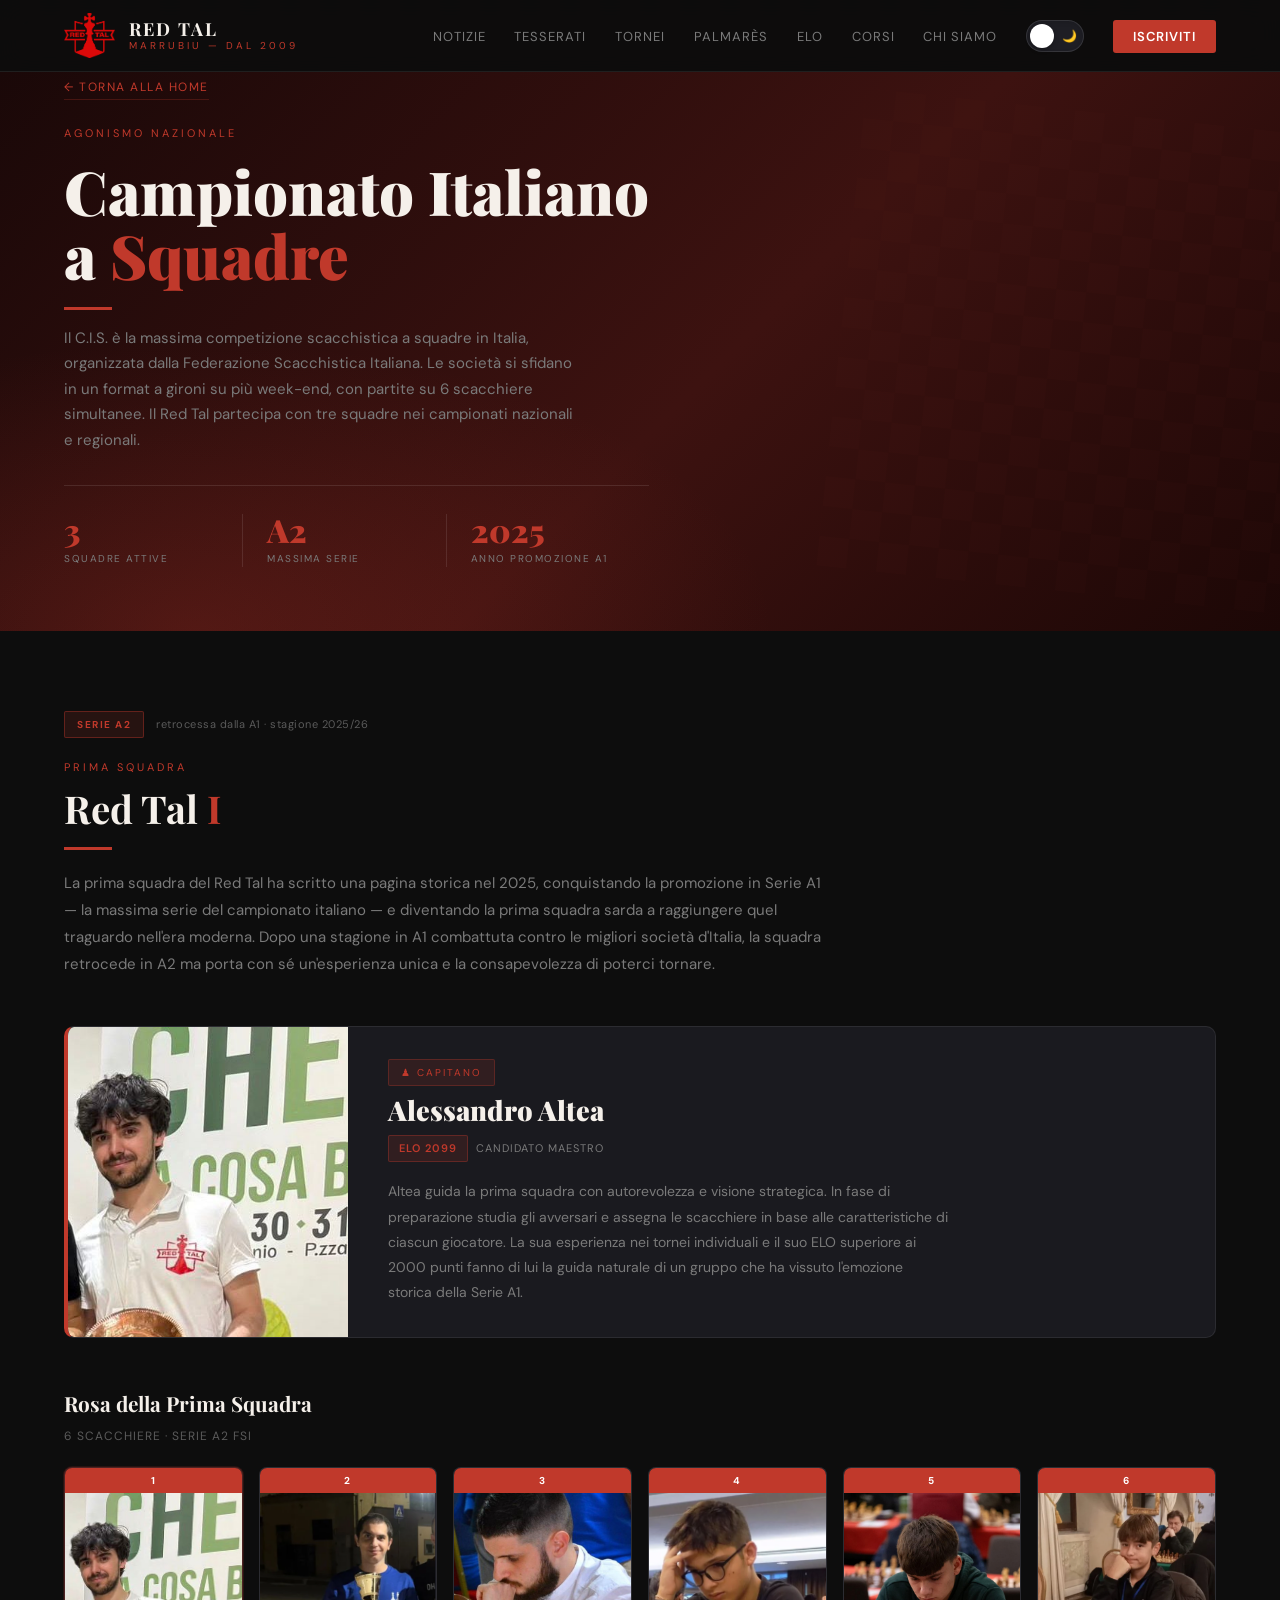
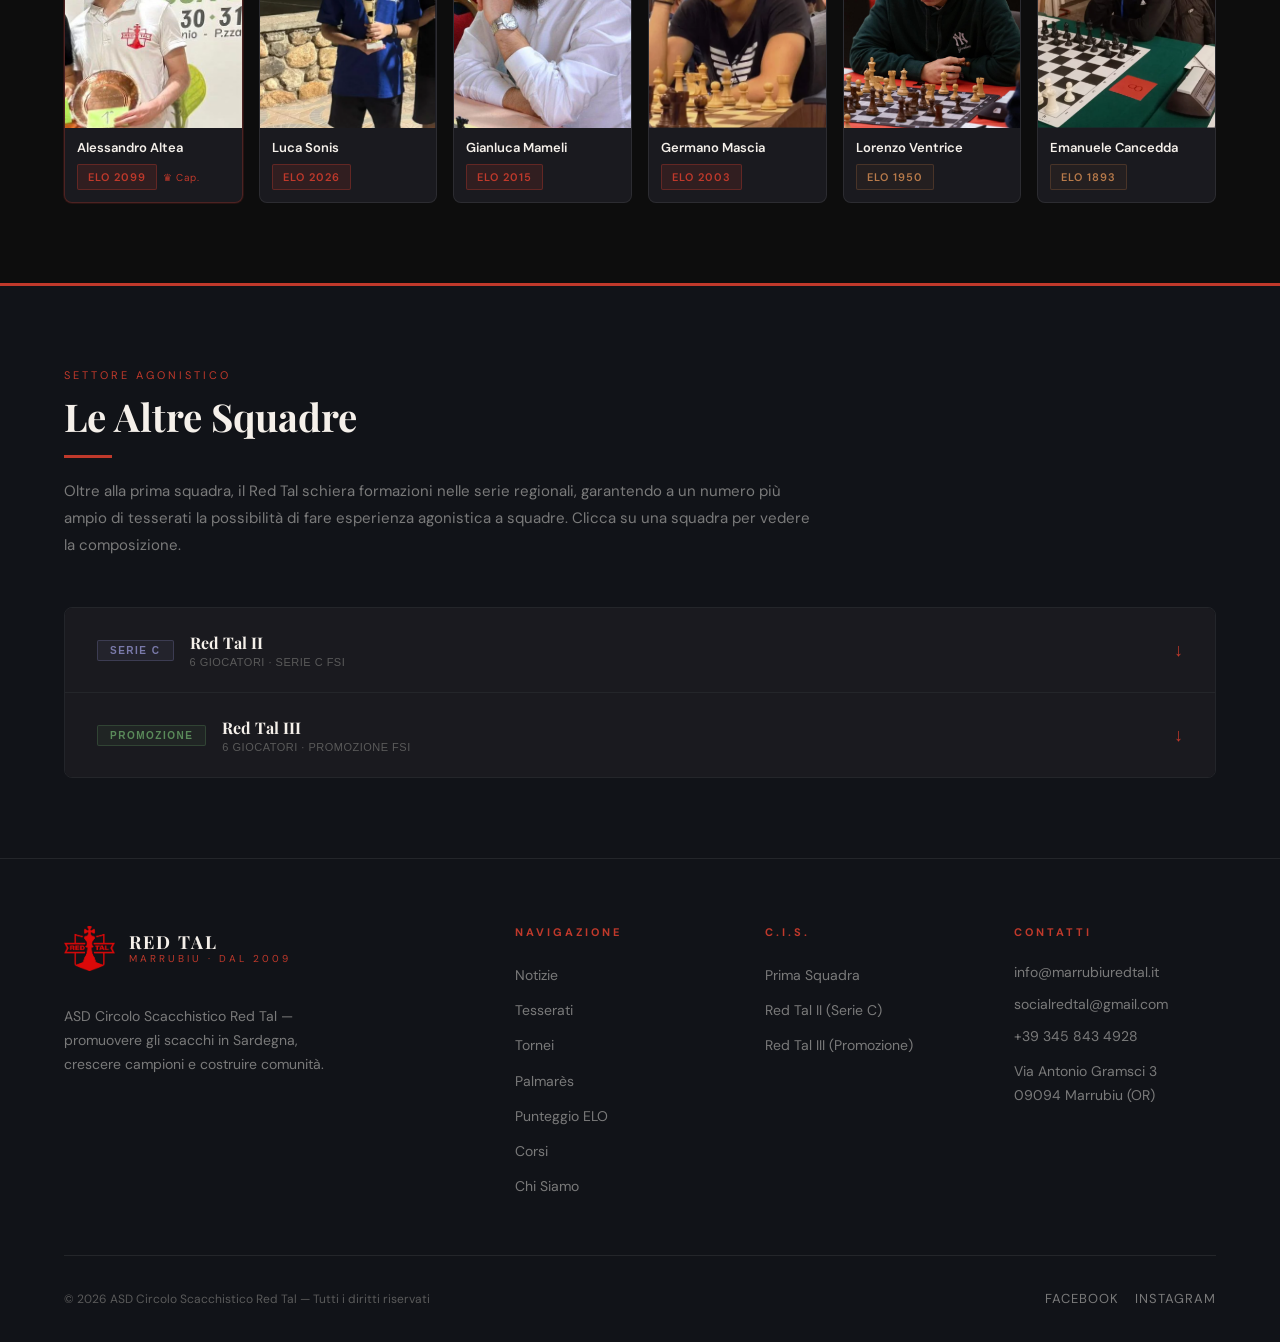
==== cis.html @ d910616a "feat: cis.html" ====
<!DOCTYPE html>
<html lang="it" data-theme="dark">
<head>
<meta charset="UTF-8">
<meta name="viewport" content="width=device-width, initial-scale=1.0">
<title>C.I.S. — ASD Red Tal Marrubiu</title>
<link href="https://fonts.googleapis.com/css2?family=Playfair+Display:wght@400;700;900&family=DM+Sans:wght@300;400;500;600&display=swap" rel="stylesheet">
<link rel="icon" href="img/red_tal.png" type="image/png">
<link rel="stylesheet" href="css/style.css">
</head>
<body class="chess-bg">

<nav>
  <a class="nav-logo" href="index.html">
    <div class="logo-emblem">
      <img src="img/red_tal.png" height="48" width="auto" alt="Logo ASD Red Tal" class="logo-sito">
    </div>
    <div class="logo-text">
      <strong>RED TAL</strong>
      <span>Marrubiu — dal 2009</span>
    </div>
  </a>
  <ul class="nav-links">
    <li><a href="index.html#notizie">Notizie</a></li>
    <li><a href="tesserati.html">Tesserati</a></li>
    <li><a href="index.html#tornei">Tornei</a></li>
    <li><a href="index.html#palmares">Palmarès</a></li>
    <li><a href="index.html#elo">ELO</a></li>
    <li><a href="index.html#corsi">Corsi</a></li>
    <li><a href="index.html#chisiamo">Chi Siamo</a></li>
    <li>
      <button class="theme-toggle" id="themeToggle" aria-label="Cambia tema">
        <span class="toggle-icon-light">☀️</span>
        <span class="toggle-icon-dark">🌙</span>
        <div class="toggle-thumb"></div>
      </button>
    </li>
    <li><a href="index.html#iscriviti" class="nav-cta">Iscriviti</a></li>
  </ul>
  <button class="nav-hamburger" id="navHamburger" aria-label="Apri menu" aria-expanded="false">
    <span></span>
    <span></span>
    <span></span>
  </button>
</nav>

<div class="nav-mobile-overlay" id="navMobileOverlay" aria-hidden="true">
  <div class="nav-mobile-theme">
    <span>Tema</span>
    <button class="theme-toggle" id="themeToggleMobile" aria-label="Cambia tema">
      <span class="toggle-icon-light">☀️</span>
      <span class="toggle-icon-dark">🌙</span>
      <div class="toggle-thumb"></div>
    </button>
  </div>
  <ul class="nav-mobile-links">
    <li><a href="index.html#notizie">Notizie</a></li>
    <li><a href="tesserati.html">Tesserati</a></li>
    <li><a href="index.html#tornei">Tornei</a></li>
    <li><a href="index.html#palmares">Palmarès</a></li>
    <li><a href="index.html#elo">ELO</a></li>
    <li><a href="index.html#corsi">Corsi</a></li>
    <li><a href="index.html#chisiamo">Chi Siamo</a></li>
  </ul>
  <a href="index.html#iscriviti" class="nav-mobile-cta">Iscriviti ora</a>
</div>

<!-- HERO -->
<header class="cis-hero">
  <div class="cis-hero-bg" aria-hidden="true"></div>
  <div class="cis-hero-content">
    <a href="index.html" class="tc-back">← Torna alla Home</a>
    <p class="section-tag">Agonismo nazionale</p>
    <h1 class="cis-hero-title">Campionato Italiano<br>a <em>Squadre</em></h1>
    <div class="divider"></div>
    <p class="tc-hero-sub">Il C.I.S. è la massima competizione scacchistica a squadre in Italia, organizzata dalla Federazione Scacchistica Italiana. Le società si sfidano in un format a gironi su più week-end, con partite su 6 scacchiere simultanee. Il Red Tal partecipa con tre squadre nei campionati nazionali e regionali.</p>
    <div class="cis-hero-stats">
      <div class="cis-hstat"><div class="cis-hstat-n">3</div><div class="cis-hstat-l">Squadre attive</div></div>
      <div class="cis-hstat"><div class="cis-hstat-n">A2</div><div class="cis-hstat-l">Massima serie</div></div>
      <div class="cis-hstat"><div class="cis-hstat-n">2025</div><div class="cis-hstat-l">Anno promozione A1</div></div>
    </div>
  </div>
</header>

<!-- PRIMA SQUADRA -->
<section class="cis-section" id="prima-squadra">
  <div class="cis-section-head fade-up">
    <div class="cis-section-label">
      <span class="cis-serie-badge cis-serie-a2">Serie A2</span>
      <span class="cis-retrocessa-note">retrocessa dalla A1 · stagione 2025/26</span>
    </div>
    <div>
      <p class="section-tag">Prima Squadra</p>
      <h2 class="section-title">Red Tal <em style="font-style:normal;color:var(--red)">I</em></h2>
      <div class="divider"></div>
    </div>
    <p class="cis-section-desc">La prima squadra del Red Tal ha scritto una pagina storica nel 2025, conquistando la promozione in Serie A1 — la massima serie del campionato italiano — e diventando la prima squadra sarda a raggiungere quel traguardo nell'era moderna. Dopo una stagione in A1 combattuta contro le migliori società d'Italia, la squadra retrocede in A2 ma porta con sé un'esperienza unica e la consapevolezza di poterci tornare.</p>
  </div>

  <!-- Capitano -->
  <div class="cis-captain-wrap fade-up">
    <div class="cis-captain-card">
      <div class="cis-captain-photo">
        <img src="img/ale.jpeg" alt="Alessandro Altea">
        <div class="cis-captain-placeholder">AA</div>
      </div>
      <div class="cis-captain-body">
        <div class="cis-captain-badge">♟ Capitano</div>
        <h3 class="cis-captain-name">Alessandro Altea</h3>
        <div class="cis-captain-meta">
          <span class="tc-elo-badge tc-elo-cm">ELO 2099</span>
          <span class="tc-cat">Candidato Maestro</span>
        </div>
        <p class="cis-captain-bio">Altea guida la prima squadra con autorevolezza e visione strategica. In fase di preparazione studia gli avversari e assegna le scacchiere in base alle caratteristiche di ciascun giocatore. La sua esperienza nei tornei individuali e il suo ELO superiore ai 2000 punti fanno di lui la guida naturale di un gruppo che ha vissuto l'emozione storica della Serie A1.</p>
      </div>
    </div>
  </div>

  <!-- Rosa -->
  <div class="cis-rosa-head fade-up">
    <h3 class="cis-rosa-title">Rosa della Prima Squadra</h3>
    <p class="cis-rosa-sub">6 scacchiere · Serie A2 FSI</p>
  </div>
  <div class="cis-rosa-grid fade-up">

    <div class="cis-player-card cis-player--captain">
      <div class="cis-player-board">1</div>
      <div class="cis-player-photo-wrap">
        <img src="img/ale.jpeg" alt="Alessandro Altea">
        <div class="cis-player-placeholder">AA</div>
      </div>
      <div class="cis-player-info">
        <div class="cis-player-name">Alessandro Altea</div>
        <div class="cis-player-detail">
          <span class="tc-elo-badge tc-elo-cm">ELO 2099</span>
          <span class="cis-cap-icon" title="Capitano">♛ Cap.</span>
        </div>
      </div>
    </div>

    <div class="cis-player-card">
      <div class="cis-player-board">2</div>
      <div class="cis-player-photo-wrap">
        <img src="img/Luca-Sonis.png" alt="Luca Sonis">
        <div class="cis-player-placeholder">LS</div>
      </div>
      <div class="cis-player-info">
        <div class="cis-player-name">Luca Sonis</div>
        <div class="cis-player-detail">
          <span class="tc-elo-badge tc-elo-cm">ELO 2026</span>
        </div>
      </div>
    </div>

    <div class="cis-player-card">
      <div class="cis-player-board">3</div>
      <div class="cis-player-photo-wrap">
        <img src="img/gianluca-mameli.png" alt="Gianluca Mameli">
        <div class="cis-player-placeholder">GM</div>
      </div>
      <div class="cis-player-info">
        <div class="cis-player-name">Gianluca Mameli</div>
        <div class="cis-player-detail">
          <span class="tc-elo-badge tc-elo-cm">ELO 2015</span>
        </div>
      </div>
    </div>

    <div class="cis-player-card">
      <div class="cis-player-board">4</div>
      <div class="cis-player-photo-wrap">
        <img src="img/Germano-Mascia.png" alt="Germano Mascia">
        <div class="cis-player-placeholder">GM</div>
      </div>
      <div class="cis-player-info">
        <div class="cis-player-name">Germano Mascia</div>
        <div class="cis-player-detail">
          <span class="tc-elo-badge tc-elo-cm">ELO 2003</span>
        </div>
      </div>
    </div>

    <div class="cis-player-card">
      <div class="cis-player-board">5</div>
      <div class="cis-player-photo-wrap">
        <img src="img/Lorenzo-Ventrice.jpeg" alt="Lorenzo Ventrice">
        <div class="cis-player-placeholder">LV</div>
      </div>
      <div class="cis-player-info">
        <div class="cis-player-name">Lorenzo Ventrice</div>
        <div class="cis-player-detail">
          <span class="tc-elo-badge tc-elo-prima">ELO 1950</span>
        </div>
      </div>
    </div>

    <div class="cis-player-card">
      <div class="cis-player-board">6</div>
      <div class="cis-player-photo-wrap">
        <img src="img/Emanuele-Cancedda.png" alt="Emanuele Cancedda">
        <div class="cis-player-placeholder">EC</div>
      </div>
      <div class="cis-player-info">
        <div class="cis-player-name">Emanuele Cancedda</div>
        <div class="cis-player-detail">
          <span class="tc-elo-badge tc-elo-prima">ELO 1893</span>
        </div>
      </div>
    </div>

  </div>
</section>

<!-- ALTRE SQUADRE -->
<section class="cis-section cis-section--alt" id="altre-squadre">
  <div class="cis-section-head fade-up">
    <div>
      <p class="section-tag">Settore agonistico</p>
      <h2 class="section-title">Le Altre Squadre</h2>
      <div class="divider"></div>
    </div>
    <p class="cis-section-desc">Oltre alla prima squadra, il Red Tal schiera formazioni nelle serie regionali, garantendo a un numero più ampio di tesserati la possibilità di fare esperienza agonistica a squadre. Clicca su una squadra per vedere la composizione.</p>
  </div>

  <div class="cis-teams-list fade-up">

    <!-- Red Tal II -->
    <div class="cis-team-row" id="team-seconda">
      <button class="cis-team-toggle" onclick="toggleTeam('seconda')" aria-expanded="false">
        <div class="cis-team-toggle-left">
          <span class="cis-serie-badge cis-serie-c">Serie C</span>
          <div class="cis-team-toggle-info">
            <span class="cis-team-toggle-name">Red Tal <strong>II</strong></span>
            <span class="cis-team-toggle-sub">6 giocatori · Serie C FSI</span>
          </div>
        </div>
        <span class="cis-team-arrow" id="arrow-seconda">↓</span>
      </button>
      <div class="cis-team-panel" id="panel-seconda">
        <div class="cis-team-captain-row">
          <div class="cis-mini-avatar">MC</div>
          <div>
            <div class="cis-mini-name">Mattia Corrias <span class="cis-cap-icon">♛ Capitano</span></div>
            <div class="cis-mini-elo">ELO 1892 · 1ª Nazionale</div>
          </div>
        </div>
        <div class="cis-mini-roster">
          <div class="cis-mini-player">
            <span class="cis-mini-board">1</span>
            <div class="cis-mini-avatar">MC</div>
            <div class="cis-mini-player-info">
              <span class="cis-mini-name">Mattia Corrias <span class="cis-cap-icon">♛</span></span>
              <span class="cis-mini-elo">ELO 1892</span>
            </div>
          </div>
          <div class="cis-mini-player">
            <span class="cis-mini-board">2</span>
            <div class="cis-mini-avatar">DS</div>
            <div class="cis-mini-player-info">
              <span class="cis-mini-name">Daniele Spiga</span>
              <span class="cis-mini-elo">ELO 1744</span>
            </div>
          </div>
          <div class="cis-mini-player">
            <span class="cis-mini-board">3</span>
            <div class="cis-mini-avatar">AP</div>
            <div class="cis-mini-player-info">
              <span class="cis-mini-name">Antonello Pannella</span>
              <span class="cis-mini-elo">ELO 1680</span>
            </div>
          </div>
          <div class="cis-mini-player">
            <span class="cis-mini-board">4</span>
            <div class="cis-mini-avatar">LP</div>
            <div class="cis-mini-player-info">
              <span class="cis-mini-name">Leopoldo Pannella</span>
              <span class="cis-mini-elo">ELO 1571</span>
            </div>
          </div>
          <div class="cis-mini-player">
            <span class="cis-mini-board">5</span>
            <div class="cis-mini-avatar">VG</div>
            <div class="cis-mini-player-info">
              <span class="cis-mini-name">Victoria Garau</span>
              <span class="cis-mini-elo">ELO 1497</span>
            </div>
          </div>
          <div class="cis-mini-player">
            <span class="cis-mini-board">6</span>
            <div class="cis-mini-avatar">FS</div>
            <div class="cis-mini-player-info">
              <span class="cis-mini-name">Francesco Spiga</span>
              <span class="cis-mini-elo">ELO 1380</span>
            </div>
          </div>
        </div>
      </div>
    </div>

    <!-- Red Tal III -->
    <div class="cis-team-row" id="team-terza">
      <button class="cis-team-toggle" onclick="toggleTeam('terza')" aria-expanded="false">
        <div class="cis-team-toggle-left">
          <span class="cis-serie-badge cis-serie-promo">Promozione</span>
          <div class="cis-team-toggle-info">
            <span class="cis-team-toggle-name">Red Tal <strong>III</strong></span>
            <span class="cis-team-toggle-sub">6 giocatori · Promozione FSI</span>
          </div>
        </div>
        <span class="cis-team-arrow" id="arrow-terza">↓</span>
      </button>
      <div class="cis-team-panel" id="panel-terza">
        <div class="cis-team-captain-row">
          <div class="cis-mini-avatar">AG</div>
          <div>
            <div class="cis-mini-name">Andrea Garau <span class="cis-cap-icon">♛ Capitano</span></div>
            <div class="cis-mini-elo">ELO 1310 · Non classificato</div>
          </div>
        </div>
        <div class="cis-mini-roster">
          <div class="cis-mini-player">
            <span class="cis-mini-board">1</span>
            <div class="cis-mini-avatar">AG</div>
            <div class="cis-mini-player-info">
              <span class="cis-mini-name">Andrea Garau <span class="cis-cap-icon">♛</span></span>
              <span class="cis-mini-elo">ELO 1310</span>
            </div>
          </div>
          <div class="cis-mini-player">
            <span class="cis-mini-board">2</span>
            <div class="cis-mini-avatar">RP</div>
            <div class="cis-mini-player-info">
              <span class="cis-mini-name">Roberto Piras</span>
              <span class="cis-mini-elo">ELO 1250</span>
            </div>
          </div>
          <div class="cis-mini-player">
            <span class="cis-mini-board">3</span>
            <div class="cis-mini-avatar">CM</div>
            <div class="cis-mini-player-info">
              <span class="cis-mini-name">Carlo Mura</span>
              <span class="cis-mini-elo">ELO 1195</span>
            </div>
          </div>
          <div class="cis-mini-player">
            <span class="cis-mini-board">4</span>
            <div class="cis-mini-avatar">PT</div>
            <div class="cis-mini-player-info">
              <span class="cis-mini-name">Paolo Trogu</span>
              <span class="cis-mini-elo">ELO 1140</span>
            </div>
          </div>
          <div class="cis-mini-player">
            <span class="cis-mini-board">5</span>
            <div class="cis-mini-avatar">SL</div>
            <div class="cis-mini-player-info">
              <span class="cis-mini-name">Stefano Loi</span>
              <span class="cis-mini-elo">ELO 1090</span>
            </div>
          </div>
          <div class="cis-mini-player">
            <span class="cis-mini-board">6</span>
            <div class="cis-mini-avatar">NP</div>
            <div class="cis-mini-player-info">
              <span class="cis-mini-name">Nicola Pintus</span>
              <span class="cis-mini-elo">ELO 1020</span>
            </div>
          </div>
        </div>
      </div>
    </div>

  </div>
</section>

<!-- FOOTER -->
<footer>
  <div class="footer-grid">
    <div class="footer-brand">
      <a class="nav-logo" href="index.html" style="display:inline-flex;margin-bottom:1rem;">
        <div class="logo-emblem"><img src="img/red_tal.png" height="45" alt="Logo" class="logo-sito"></div>
        <div class="logo-text"><strong>RED TAL</strong><span>Marrubiu · dal 2009</span></div>
      </a>
      <p>ASD Circolo Scacchistico Red Tal — promuovere gli scacchi in Sardegna, crescere campioni e costruire comunità.</p>
    </div>
    <div class="footer-col">
      <h5>Navigazione</h5>
      <ul>
        <li><a href="index.html#notizie">Notizie</a></li>
        <li><a href="tesserati.html">Tesserati</a></li>
        <li><a href="index.html#tornei">Tornei</a></li>
        <li><a href="index.html#palmares">Palmarès</a></li>
        <li><a href="index.html#elo">Punteggio ELO</a></li>
        <li><a href="index.html#corsi">Corsi</a></li>
        <li><a href="index.html#chisiamo">Chi Siamo</a></li>
      </ul>
    </div>
    <div class="footer-col">
      <h5>C.I.S.</h5>
      <ul>
        <li><a href="#prima-squadra">Prima Squadra</a></li>
        <li><a href="#altre-squadre">Red Tal II (Serie C)</a></li>
        <li><a href="#altre-squadre">Red Tal III (Promozione)</a></li>
      </ul>
    </div>
    <div class="footer-col">
      <h5>Contatti</h5>
      <p><a href="mailto:info@marrubiuredtal.it">info@marrubiuredtal.it</a></p>
      <p><a href="mailto:socialredtal@gmail.com">socialredtal@gmail.com</a></p>
      <p><a href="tel:+393458434928">+39 345 843 4928</a></p>
      <p style="margin-top:.75rem;">Via Antonio Gramsci 3<br>09094 Marrubiu (OR)</p>
    </div>
  </div>
  <div class="footer-bottom">
    <span>© 2026 ASD Circolo Scacchistico Red Tal — Tutti i diritti riservati</span>
    <div class="social-links">
      <a href="https://www.facebook.com/redtalmarrubiu/" target="_blank">Facebook</a>
      <a href="https://www.instagram.com/red_tal_marrubiu/" target="_blank">Instagram</a>
    </div>
  </div>
</footer>

<button id="scroll-top" aria-label="Torna in alto"></button>

<script>
  /* THEME */
  const html = document.documentElement;
  const saved = localStorage.getItem('redtal-theme') || 'dark';
  html.setAttribute('data-theme', saved);
  function toggleTheme() {
    const next = html.getAttribute('data-theme') === 'dark' ? 'light' : 'dark';
    html.setAttribute('data-theme', next);
    localStorage.setItem('redtal-theme', next);
  }
  document.getElementById('themeToggle').addEventListener('click', toggleTheme);
  const themeToggleMobile = document.getElementById('themeToggleMobile');
  if(themeToggleMobile) themeToggleMobile.addEventListener('click', toggleTheme);

  /* HAMBURGER */
  const hamburger = document.getElementById('navHamburger');
  const mobileOverlay = document.getElementById('navMobileOverlay');
  function closeMenu() {
    hamburger.classList.remove('is-open');
    hamburger.setAttribute('aria-expanded', 'false');
    mobileOverlay.classList.remove('is-open');
    mobileOverlay.setAttribute('aria-hidden', 'true');
    document.body.classList.remove('nav-open');
  }
  hamburger.addEventListener('click', () => {
    const isOpen = hamburger.classList.contains('is-open');
    if(isOpen) { closeMenu(); } else {
      hamburger.classList.add('is-open');
      hamburger.setAttribute('aria-expanded', 'true');
      mobileOverlay.classList.add('is-open');
      mobileOverlay.setAttribute('aria-hidden', 'false');
      document.body.classList.add('nav-open');
    }
  });
  mobileOverlay.querySelectorAll('a').forEach(link => link.addEventListener('click', closeMenu));

  /* TEAM ACCORDION */
  function toggleTeam(id) {
    const panel = document.getElementById('panel-' + id);
    const arrow = document.getElementById('arrow-' + id);
    const btn = panel.previousElementSibling;
    const isOpen = panel.classList.contains('is-open');
    // chiudi tutti
    document.querySelectorAll('.cis-team-panel').forEach(p => p.classList.remove('is-open'));
    document.querySelectorAll('.cis-team-arrow').forEach(a => { a.textContent = '↓'; a.style.transform = ''; });
    document.querySelectorAll('.cis-team-toggle').forEach(b => b.setAttribute('aria-expanded','false'));
    // apri quello cliccato se era chiuso
    if(!isOpen) {
      panel.classList.add('is-open');
      arrow.textContent = '↑';
      btn.setAttribute('aria-expanded','true');
    }
  }

  /* SCROLL REVEAL */
  const obs = new IntersectionObserver(entries => {
    entries.forEach(e => { if(e.isIntersecting) e.target.classList.add('visible'); });
  }, {threshold: 0.08});
  document.querySelectorAll('.fade-up').forEach(el => obs.observe(el));

  /* SCROLL TOP */
  const scrollBtn = document.getElementById('scroll-top');
  window.addEventListener('scroll', () => { scrollBtn.classList.toggle('visible', window.scrollY > 300); });
  scrollBtn.addEventListener('click', () => { window.scrollTo({top:0,behavior:'smooth'}); });
</script>
</body>
</html>
---- css/style.css ----
/* ══════════════════════════════════════════
   DESIGN TOKENS — DARK
══════════════════════════════════════════ */
:root,
[data-theme="dark"] {
  --bg: #0d0d0d;
  --bg-deep: #111318;
  --bg-card: #1a1a1f;
  --bg-card2: #202028;
  --border: rgba(255, 255, 255, 0.08);
  --border-md: rgba(255, 255, 255, 0.14);
  --red: #c0392b;
  --red-light: #e04535;
  --red-dim: rgba(192, 57, 43, 0.14);
  --red-dim2: rgba(192, 57, 43, 0.22);
  --white: #f5f0ea;
  --text: #e0d8d0;
  --muted: #7a7a7a;
  --muted2: #5a5a5a;
  --nav-bg: rgba(13, 13, 13, 0.93);
  --sq-light: rgba(255, 255, 255, 0.07);
  --sq-dark: rgba(192, 57, 43, 0.18);
  --float-bg: #1a1a1f;
  --elo-bg: #1a1a1f;
  --toggle-bg: #1e1e24;
  --toggle-border: rgba(255, 255, 255, 0.1);
  --toggle-thumb-bg: #ffffff;
}

/* ══════════════════════════════════════════
   DESIGN TOKENS — LIGHT
══════════════════════════════════════════ */
[data-theme="light"] {
  --bg: #f8f4f0;
  --bg-deep: #ffffff;
  --bg-card: #ffffff;
  --bg-card2: #f2ecec;
  --border: rgba(0, 0, 0, 0.08);
  --border-md: rgba(0, 0, 0, 0.14);
  --red: #b02a1e;
  --red-light: #c0392b;
  --red-dim: rgba(176, 42, 30, 0.08);
  --red-dim2: rgba(176, 42, 30, 0.15);
  --white: #1a1a1a;
  --text: #2a2a2a;
  --muted: #6b6b6b;
  --muted2: #9b9b9b;
  --nav-bg: rgba(248, 244, 240, 0.95);
  --sq-light: rgba(0, 0, 0, 0.04);
  --sq-dark: rgba(176, 42, 30, 0.12);
  --float-bg: #ffffff;
  --elo-bg: #ffffff;
  --toggle-bg: #e2d9cf;
  --toggle-border: rgba(0, 0, 0, 0.06);
  --toggle-thumb-bg: var(--red);
}

* {
  margin: 0;
  padding: 0;
  box-sizing: border-box;
}

html {
  scroll-behavior: smooth;
}

body {
  background: var(--bg);
  color: var(--text);
  font-family: 'DM Sans', sans-serif;
  font-size: 16px;
  line-height: 1.7;
  overflow-x: hidden;
  transition: background 0.3s, color 0.3s;
}

.chess-bg {
  background-image:
    linear-gradient(45deg, rgba(128, 0, 0, 0.025) 25%, transparent 25%),
    linear-gradient(-45deg, rgba(128, 0, 0, 0.025) 25%, transparent 25%),
    linear-gradient(45deg, transparent 75%, rgba(128, 0, 0, 0.025) 75%),
    linear-gradient(-45deg, transparent 75%, rgba(128, 0, 0, 0.025) 75%);
  background-size: 40px 40px;
  background-position: 0 0, 0 20px, 20px -20px, -20px 0px;
}

/* ── TOGGLE ── */
.theme-toggle {
  background: var(--toggle-bg);
  border: 1px solid var(--toggle-border);
  border-radius: 30px;
  width: 58px;
  height: 32px;
  cursor: pointer;
  position: relative;
  transition: all 0.3s cubic-bezier(0.4, 0, 0.2, 1);
  flex-shrink: 0;
  display: flex;
  align-items: center;
  justify-content: space-between;
  padding: 0 6px;
  box-shadow: inset 0 2px 4px rgba(0, 0, 0, 0.1);
}

.theme-toggle:hover {
  border-color: var(--red);
  transform: scale(1.02);
}

.toggle-thumb {
  position: absolute;
  top: 3px;
  left: 3px;
  width: 24px;
  height: 24px;
  border-radius: 50%;
  background: var(--toggle-thumb-bg);
  transition: transform 0.3s cubic-bezier(0.4, 0, 0.2, 1);
  box-shadow: 0 2px 5px rgba(0, 0, 0, 0.25);
  z-index: 2;
}

[data-theme="light"] .toggle-thumb {
  transform: translateX(26px);
}

.toggle-icon-dark,
.toggle-icon-light {
  font-size: 12px;
  z-index: 1;
  transition: opacity 0.2s, transform 0.2s;
  user-select: none;
}

[data-theme="dark"] .toggle-icon-light {
  opacity: 0;
  transform: scale(0.7);
}

[data-theme="dark"] .toggle-icon-dark {
  opacity: 1;
  transform: scale(1);
  color: #f1c40f;
}

[data-theme="light"] .toggle-icon-dark {
  opacity: 0;
  transform: scale(0.7);
}

[data-theme="light"] .toggle-icon-light {
  opacity: 1;
  transform: scale(1);
}

/* ── NAV ── */
nav {
  position: fixed;
  top: 0;
  left: 0;
  right: 0;
  z-index: 100;
  display: flex;
  align-items: center;
  justify-content: space-between;
  padding: 0 4rem;
  height: 72px;
  background: var(--nav-bg);
  backdrop-filter: blur(14px);
  border-bottom: 1px solid var(--border);
  transition: background 0.3s, border-color 0.3s;
}

.nav-logo {
  display: flex;
  align-items: center;
  gap: 14px;
  text-decoration: none;
}

.logo-emblem {
  height: 50px;
  width: auto;
  background: transparent;
  display: flex;
  align-items: center;
  justify-content: center;
  transition: transform 0.2s;
}

.nav-logo:hover .logo-emblem {
  transform: scale(1.05);
}

.logo-sito {
  max-height: 45px;
  width: auto !important;
  display: block;
  object-fit: contain;
}

.logo-text {
  display: flex;
  flex-direction: column;
  line-height: 1;
}

.logo-text strong {
  font-family: 'Playfair Display', serif;
  font-size: 18px;
  color: var(--white);
  letter-spacing: 2px;
  transition: color 0.3s;
}

.logo-text span {
  font-size: 10px;
  color: var(--red);
  letter-spacing: 3px;
  text-transform: uppercase;
  margin-top: 3px;
}

.nav-links {
  display: flex;
  gap: 1.8rem;
  list-style: none;
  align-items: center;
}

.nav-links a {
  color: var(--muted);
  text-decoration: none;
  font-size: 13px;
  letter-spacing: 1px;
  text-transform: uppercase;
  transition: color 0.2s;
}

.nav-links a:hover {
  color: var(--red);
}

.nav-cta {
  background: var(--red) !important;
  color: #fff !important;
  padding: 8px 20px;
  border-radius: 3px;
  font-weight: 600 !important;
  transition: background 0.2s !important;
}

.nav-cta:hover {
  background: var(--red-light) !important;
}

/* ══════════════════════════════════════════
   HERO — dark: gradiente schiarito
        light: caldo crema, testo scuro
══════════════════════════════════════════ */
.hero {
  min-height: 100vh;
  display: flex;
  align-items: center;
  position: relative;
  overflow: hidden;
  padding: 0 4rem;
  background: linear-gradient(135deg, #1a0808 0%, #3d1210 55%, #1c0706 100%);
  color: #f5f0ea !important;
}

/* Hero in tema chiaro — caldo avorio, niente pattern */
[data-theme="light"] .hero {
  background: linear-gradient(135deg, #f5ede6 0%, #fdf7f2 45%, #f8f0e8 100%) !important;
  color: #1a1010 !important;
}

.hero::before {
  content: '';
  position: absolute;
  inset: 0;
  background: radial-gradient(ellipse 70% 55% at 62% 50%, rgba(192, 57, 43, 0.25) 0%, transparent 70%);
  pointer-events: none;
}

[data-theme="light"] .hero::before {
  background: radial-gradient(ellipse 65% 55% at 62% 50%, rgba(176, 42, 30, 0.10) 0%, transparent 70%);
}

/* ── LOGO WATERMARK GRANDE ── */
.hero-logo-watermark {
  position: absolute;
  top: 50%;
  left: 50%;
  transform: translateY(-50%);
  width: clamp(340px, 46vw, 720px);
  height: auto;
  opacity: 0.22;
  pointer-events: none;
  z-index: 1;
  filter: brightness(1.6) contrast(1.1) saturate(0.9);
  animation: heroFloat 8s ease-in-out infinite;
}

/* Tema chiaro: logo a colori naturali, opacità alta, ombra calda */
[data-theme="light"] .hero-logo-watermark {
  opacity: 0.90;
  filter: drop-shadow(0 4px 28px rgba(176, 42, 30, 0.14));
}

@keyframes heroFloat {
  0%, 100% {
    transform: translateY(-50%) scale(1);
  }
  50% {
    transform: translateY(-52%) scale(1.015);
  }
}

/* Scacchiera hero — solo tema scuro */
.hero-board {
  position: absolute;
  right: -60px;
  top: 50%;
  transform: translateY(-50%) rotate(8deg);
  width: 560px;
  opacity: 0.04;
  pointer-events: none;
}

[data-theme="light"] .hero-board {
  display: none;
}

.hero-board-inner {
  display: grid;
  grid-template-columns: repeat(8, 1fr);
  width: 100%;
  aspect-ratio: 1;
  border: 2px solid rgba(192, 57, 43, 0.35);
}

.hero-board-inner div {
  aspect-ratio: 1;
}

.hero-board-inner div:nth-child(odd) {
  background: rgba(192, 57, 43, 0.4);
}

.hero-board-inner div:nth-child(even) {
  background: rgba(255, 255, 255, 0.05);
}

.hero-content {
  max-width: 580px;
  position: relative;
  z-index: 2;
  padding-top: 80px;
}

.hero-badge {
  display: inline-flex;
  align-items: center;
  gap: 8px;
  background: rgba(192, 57, 43, 0.15);
  border: 1px solid rgba(192, 57, 43, 0.3);
  padding: 6px 16px;
  border-radius: 2px;
  font-size: 11px;
  letter-spacing: 3px;
  text-transform: uppercase;
  color: #e04535;
  margin-bottom: 2rem;
}

[data-theme="light"] .hero-badge {
  background: rgba(176, 42, 30, 0.08);
  border-color: rgba(176, 42, 30, 0.25);
  color: var(--red);
}

.hero-badge::before {
  content: '♟';
  font-size: 14px;
}

.hero h1 {
  font-family: 'Playfair Display', serif;
  font-size: clamp(3rem, 6vw, 5.5rem);
  font-weight: 900;
  line-height: 1.0;
  color: #f5f0ea !important;
  margin-bottom: 1.5rem;
}

[data-theme="light"] .hero h1 {
  color: #1a1010 !important;
}

.hero h1 em {
  font-style: normal;
  color: #e04535;
}

[data-theme="light"] .hero h1 em {
  color: var(--red);
}

.hero > .hero-content > p {
  font-size: 1.1rem;
  color: #a0a0a8 !important;
  max-width: 480px;
  margin-bottom: 2.5rem;
  line-height: 1.8;
}

[data-theme="light"] .hero > .hero-content > p {
  color: #6a4e47 !important;
}

.hero-actions {
  display: flex;
  gap: 1rem;
  flex-wrap: wrap;
}

.btn-primary {
  background: var(--red);
  color: #fff;
  padding: 14px 32px;
  border-radius: 3px;
  font-weight: 600;
  font-size: 14px;
  letter-spacing: 1px;
  text-decoration: none;
  transition: background 0.2s, transform 0.15s;
  display: inline-block;
}

.btn-primary:hover {
  background: var(--red-light);
  transform: translateY(-1px);
}

.btn-outline {
  border: 1px solid rgba(192, 57, 43, 0.4);
  color: var(--red);
  padding: 14px 32px;
  border-radius: 3px;
  font-weight: 500;
  font-size: 14px;
  letter-spacing: 1px;
  text-decoration: none;
  transition: border-color 0.2s, background 0.2s;
  display: inline-block;
}

.btn-outline:hover {
  border-color: var(--red);
  background: var(--red-dim);
}

.hero-stats {
  display: flex;
  gap: 3rem;
  margin-top: 4rem;
  padding-top: 3rem;
  border-top: 1px solid rgba(255, 255, 255, 0.1);
}

[data-theme="light"] .hero-stats {
  border-top-color: rgba(0, 0, 0, 0.10);
}

.stat-item .num {
  font-family: 'Playfair Display', serif;
  font-size: 2.2rem;
  font-weight: 700;
  color: var(--red);
  line-height: 1;
}

.stat-item .lbl {
  font-size: 11px;
  letter-spacing: 2px;
  text-transform: uppercase;
  color: #a0a0a8;
  margin-top: 4px;
}

[data-theme="light"] .stat-item .lbl {
  color: #8a6e68;
}

/* ── SECTION COMMON ── */
section {
  padding: 6rem 4rem;
  transition: background 0.3s;
}

.section-header {
  display: flex;
  align-items: flex-end;
  justify-content: space-between;
  margin-bottom: 3rem;
  flex-wrap: wrap;
  gap: 1rem;
}

.section-tag {
  font-size: 11px;
  letter-spacing: 3px;
  text-transform: uppercase;
  color: var(--red);
  margin-bottom: 0.5rem;
}

.section-title {
  font-family: 'Playfair Display', serif;
  font-size: clamp(1.8rem, 3vw, 2.8rem);
  font-weight: 700;
  color: var(--white);
  line-height: 1.2;
  transition: color 0.3s;
}

.divider {
  width: 48px;
  height: 3px;
  background: var(--red);
  margin: 1rem 0 0;
}

.see-all {
  color: var(--red);
  text-decoration: none;
  font-size: 13px;
  letter-spacing: 1px;
  text-transform: uppercase;
  border-bottom: 1px solid rgba(192, 57, 43, 0.3);
  padding-bottom: 2px;
  transition: border-color 0.2s;
}

.see-all:hover {
  border-color: var(--red);
}

/* ── NEWS ── */
.news-section {
  background: var(--bg-deep);
  border-top: 3px solid var(--red);
}

.news-grid {
  display: grid;
  grid-template-columns: 2fr 1fr 1fr;
  gap: 1px;
  background: var(--border);
  border: 1px solid var(--border);
  border-radius: 6px;
  overflow: hidden;
}

.news-card {
  background: var(--bg-deep);
  padding: 2rem;
  text-decoration: none;
  color: inherit;
  transition: background 0.2s;
  display: block;
}

.news-card:hover {
  background: var(--bg-card2);
}

.news-tag {
  display: inline-block;
  font-size: 10px;
  letter-spacing: 2px;
  text-transform: uppercase;
  color: var(--red);
  background: var(--red-dim);
  padding: 3px 10px;
  border-radius: 2px;
  margin-bottom: 1rem;
}

.news-card h3 {
  font-family: 'Playfair Display', serif;
  font-size: 1.2rem;
  color: var(--white);
  margin-bottom: .75rem;
  line-height: 1.3;
  transition: color 0.3s;
}

.news-card.featured h3 {
  font-size: 1.65rem;
}

.news-card p {
  font-size: 14px;
  color: var(--muted);
  line-height: 1.7;
}

.news-card .date {
  font-size: 12px;
  color: var(--muted2);
  margin-top: 1.5rem;
  letter-spacing: 1px;
}

.news-col {
  display: flex;
  flex-direction: column;
  gap: 1px;
  background: var(--border);
}

/* ── TESSERATI ── */
.members-section {
  background: var(--bg);
}

.members-tabs {
  display: flex;
  border: 1px solid var(--border-md);
  border-radius: 4px;
  overflow: hidden;
  width: fit-content;
  margin-bottom: 2.5rem;
}

.tab-btn {
  background: none;
  border: none;
  color: var(--muted);
  padding: 10px 28px;
  font-family: 'DM Sans', sans-serif;
  font-size: 13px;
  letter-spacing: 1px;
  text-transform: uppercase;
  cursor: pointer;
  transition: all 0.2s;
  border-right: 1px solid var(--border-md);
}

.tab-btn:last-child {
  border-right: none;
}

.tab-btn.active {
  background: var(--red);
  color: #fff;
  font-weight: 600;
}

.tab-btn:hover:not(.active) {
  color: var(--red);
  background: var(--red-dim);
}

.members-panel {
  display: none;
}

.members-panel.active {
  display: block;
}

.members-grid {
  display: grid;
  grid-template-columns: repeat(auto-fill, minmax(320px, 1fr));
  gap: 1.5rem;
}

.member-card {
  background: var(--bg-card);
  border: 1px solid var(--border);
  border-radius: 8px;
  padding: 1.5rem;
  transition: border-color 0.2s, transform 0.2s, background 0.3s;
}

.member-card:hover {
  border-color: rgba(192, 57, 43, 0.4);
  transform: translateY(-3px);
}

.member-header {
  display: flex;
  align-items: center;
  gap: 14px;
  margin-bottom: 1.2rem;
}

.member-avatar {
  width: 54px;
  height: 54px;
  border-radius: 50%;
  background: var(--red-dim2);
  border: 2px solid rgba(192, 57, 43, 0.35);
  display: flex;
  align-items: center;
  justify-content: center;
  font-family: 'Playfair Display', serif;
  font-size: 20px;
  color: var(--red);
  font-weight: 700;
  flex-shrink: 0;
}

.member-info h4 {
  font-size: 1rem;
  color: var(--white);
  font-weight: 600;
  margin-bottom: 3px;
  transition: color 0.3s;
}

.rank-badge {
  font-size: 11px;
  letter-spacing: 1px;
  color: var(--red);
  background: var(--red-dim);
  padding: 2px 8px;
  border-radius: 2px;
  text-transform: uppercase;
}

.member-stats {
  display: grid;
  grid-template-columns: 1fr 1fr 1fr;
  gap: 1px;
  background: var(--border);
  border: 1px solid var(--border);
  border-radius: 4px;
  overflow: hidden;
  margin-bottom: 1rem;
}

.mstat {
  background: var(--bg-deep);
  padding: .75rem;
  text-align: center;
  transition: background 0.3s;
}

.mstat .val {
  font-family: 'Playfair Display', serif;
  font-size: 1.4rem;
  color: var(--red);
  font-weight: 700;
  line-height: 1;
}

.mstat .key {
  font-size: 10px;
  letter-spacing: 1px;
  text-transform: uppercase;
  color: var(--muted);
  margin-top: 4px;
}

.member-titles {
  display: flex;
  flex-wrap: wrap;
  gap: 6px;
}

.title-chip {
  font-size: 10px;
  letter-spacing: 1px;
  text-transform: uppercase;
  padding: 3px 10px;
  border-radius: 2px;
  border: 1px solid;
}

.title-chip.gold {
  border-color: rgba(192, 57, 43, 0.5);
  color: var(--red);
  background: var(--red-dim);
}

.title-chip.silver {
  border-color: rgba(150, 150, 170, 0.3);
  color: #aaa;
  background: rgba(150, 150, 170, 0.08);
}

.title-chip.bronze {
  border-color: rgba(160, 100, 60, 0.35);
  color: #b87a4a;
  background: rgba(160, 100, 60, 0.08);
}

.member-last-tournament {
  margin-top: .75rem;
  font-size: 12px;
  color: var(--muted);
  border-top: 1px solid var(--border);
  padding-top: .75rem;
}

.member-last-tournament span {
  color: var(--text);
}

/* ── TORNEI ── */
.tornei-section {
  background: var(--bg-deep);
  border-top: 3px solid var(--red);
}

.tornei-list {
  display: flex;
  flex-direction: column;
  gap: 1px;
  border: 1px solid var(--border);
  border-radius: 6px;
  overflow: hidden;
}

.torneo-row {
  background: var(--bg-deep);
  padding: 1.5rem 2rem;
  display: grid;
  grid-template-columns: 1fr auto auto auto;
  align-items: center;
  gap: 2rem;
  color: inherit;
  transition: background 0.2s;
  border-bottom: 1px solid var(--border);
}

.torneo-row:last-child {
  border-bottom: none;
}

.torneo-row:hover {
  background: var(--bg-card);
}

.torneo-name h4 {
  font-size: 1rem;
  color: var(--white);
  margin-bottom: 4px;
  transition: color 0.3s;
}

.torneo-name p {
  font-size: 13px;
  color: var(--muted);
}

.torneo-meta {
  text-align: center;
}

.torneo-meta .val {
  font-size: 14px;
  color: var(--text);
  font-weight: 500;
}

.torneo-meta .key {
  font-size: 10px;
  color: var(--muted);
  letter-spacing: 1px;
  text-transform: uppercase;
}

.torneo-status {
  font-size: 10px;
  letter-spacing: 2px;
  text-transform: uppercase;
  padding: 4px 12px;
  border-radius: 2px;
  white-space: nowrap;
}

.status-live {
  background: rgba(192, 57, 43, 0.15);
  border: 1px solid rgba(192, 57, 43, 0.5);
  color: var(--red);
}

.status-upcoming {
  background: var(--red-dim);
  border: 1px solid rgba(192, 57, 43, 0.3);
  color: var(--red);
}

.status-done {
  background: rgba(100, 100, 100, 0.1);
  border: 1px solid var(--border);
  color: var(--muted);
}

/* ── ELO ── */
.elo-section {
  background: var(--bg);
}

.elo-explainer {
  display: grid;
  grid-template-columns: 1fr 1fr;
  gap: 4rem;
  align-items: start;
}

.elo-text p {
  color: var(--muted);
  margin-bottom: 1rem;
  font-size: 15px;
  line-height: 1.8;
}

.elo-scale {
  display: flex;
  flex-direction: column;
  gap: 1px;
  border: 1px solid var(--border);
  border-radius: 6px;
  overflow: hidden;
}

.elo-tier {
  display: flex;
  align-items: center;
  gap: 1.5rem;
  padding: 1rem 1.5rem;
  background: var(--elo-bg);
  border-bottom: 1px solid var(--border);
  transition: background 0.3s;
}

.elo-tier:last-child {
  border-bottom: none;
}

.elo-range {
  font-family: 'Playfair Display', serif;
  font-size: 1.05rem;
  font-weight: 700;
  color: var(--white);
  min-width: 110px;
  transition: color 0.3s;
}

.elo-tier-name {
  font-size: 13px;
  color: var(--text);
  font-weight: 500;
  flex: 1;
}

.elo-bar-wrap {
  width: 100px;
  height: 4px;
  background: var(--border);
  border-radius: 2px;
  overflow: hidden;
}

.elo-bar {
  height: 100%;
  border-radius: 2px;
}

/* ── CORSI ── */
.corsi-section {
  background: var(--bg-deep);
  border-top: 3px solid var(--red);
}

.corsi-grid {
  display: grid;
  grid-template-columns: repeat(3, 1fr);
  gap: 1.5rem;
}

.corso-card {
  background: var(--bg-card);
  border: 1px solid var(--border);
  border-radius: 8px;
  padding: 2rem;
  transition: border-color 0.2s, background 0.3s;
}

.corso-card:hover {
  border-color: rgba(192, 57, 43, 0.4);
}

.corso-icon {
  font-size: 2rem;
  margin-bottom: 1.5rem;
  display: block;
}

.corso-level {
  display: inline-block;
  font-size: 10px;
  letter-spacing: 2px;
  text-transform: uppercase;
  color: var(--red);
  background: var(--red-dim);
  padding: 3px 10px;
  border-radius: 2px;
  margin-bottom: 1rem;
}

.corso-card h3 {
  font-family: 'Playfair Display', serif;
  font-size: 1.4rem;
  color: var(--white);
  margin-bottom: .75rem;
  transition: color 0.3s;
}

.corso-card p {
  font-size: 14px;
  color: var(--muted);
  margin-bottom: 1.5rem;
  line-height: 1.7;
}

.orari {
  display: flex;
  flex-direction: column;
  gap: 5px;
}

.orario {
  display: flex;
  align-items: center;
  gap: 8px;
  font-size: 13px;
  color: var(--text);
}

.orario-dot {
  width: 6px;
  height: 6px;
  border-radius: 50%;
  background: var(--red);
  flex-shrink: 0;
}

/* ── CHI SIAMO ── */
.chisiamo-section {
  background: var(--bg);
}

.chisiamo-inner {
  display: grid;
  grid-template-columns: 1fr 1fr;
  gap: 6rem;
  align-items: center;
}

.chisiamo-text p {
  color: var(--muted);
  font-size: 15px;
  line-height: 1.9;
  margin-bottom: 1.5rem;
}

.chisiamo-visual {
  position: relative;
}

.chessboard-mini {
  display: grid;
  grid-template-columns: repeat(8, 1fr);
  border: 2px solid rgba(192, 57, 43, 0.25);
  border-radius: 4px;
  overflow: hidden;
}

.sq {
  aspect-ratio: 1;
  display: flex;
  align-items: center;
  justify-content: center;
  font-weight: 700;
}

.sq.w {
  background: var(--sq-light);
}

.sq.b {
  background: var(--sq-dark);
}

#board .sq:nth-child(n+49) {
  color: #ffffff !important;
  text-shadow: 0 1px 3px rgba(0, 0, 0, 0.7);
}

[data-theme="light"] #board .sq:nth-child(n+49) {
  color: #16161a !important;
  text-shadow: none;
}

#board .sq:nth-child(-n+16) {
  color: #e04535 !important;
}

.float-card {
  position: absolute;
  bottom: -24px;
  right: -24px;
  background: var(--float-bg);
  border: 1px solid var(--border);
  border-radius: 8px;
  padding: 1rem 1.5rem;
  transition: background 0.3s;
}

.float-card .num {
  font-family: 'Playfair Display', serif;
  font-size: 2rem;
  color: var(--red);
  font-weight: 700;
}

.float-card .lbl {
  font-size: 11px;
  color: var(--muted);
  letter-spacing: 2px;
  text-transform: uppercase;
}

/* ── CTA ── */
.iscriviti-section {
  background: var(--red);
  padding: 5rem 4rem;
}

.iscriviti-inner {
  display: flex;
  align-items: center;
  justify-content: space-between;
  gap: 3rem;
  flex-wrap: wrap;
}

.iscriviti-section h2 {
  font-family: 'Playfair Display', serif;
  font-size: clamp(1.8rem, 3vw, 2.5rem);
  color: #fff;
  font-weight: 900;
  max-width: 500px;
  line-height: 1.2;
}

.btn-dark {
  background: #fff;
  color: var(--red);
  padding: 16px 40px;
  border-radius: 3px;
  font-weight: 700;
  font-size: 14px;
  letter-spacing: 1px;
  text-decoration: none;
  transition: opacity 0.2s;
  white-space: nowrap;
  display: inline-block;
}

.btn-dark:hover {
  opacity: .9;
}

/* ── FOOTER ── */
footer {
  background: var(--bg-deep);
  border-top: 1px solid var(--border);
  padding: 4rem 4rem 2rem;
  transition: background 0.3s;
}

.footer-grid {
  display: grid;
  grid-template-columns: 2fr 1fr 1fr 1fr;
  gap: 3rem;
  margin-bottom: 3rem;
}

.footer-brand p {
  color: var(--muted);
  font-size: 14px;
  margin-top: 1rem;
  line-height: 1.7;
  max-width: 280px;
}

.footer-col h5 {
  font-size: 11px;
  letter-spacing: 3px;
  text-transform: uppercase;
  color: var(--red);
  margin-bottom: 1.2rem;
}

.footer-col ul {
  list-style: none;
}

.footer-col ul li {
  margin-bottom: .5rem;
}

.footer-col ul li a,
.footer-col p a {
  color: var(--muted);
  text-decoration: none;
  font-size: 14px;
  transition: color 0.2s;
}

.footer-col ul li a:hover,
.footer-col p a:hover {
  color: var(--red);
}

.footer-col p {
  color: var(--muted);
  font-size: 14px;
  margin-bottom: .5rem;
}

.footer-bottom {
  display: flex;
  align-items: center;
  justify-content: space-between;
  padding-top: 2rem;
  border-top: 1px solid var(--border);
  font-size: 12px;
  color: var(--muted2);
  flex-wrap: wrap;
  gap: 1rem;
}

.social-links {
  display: flex;
  gap: 1rem;
}

.social-links a {
  color: var(--muted);
  text-decoration: none;
  font-size: 13px;
  letter-spacing: 1px;
  text-transform: uppercase;
  transition: color 0.2s;
}

.social-links a:hover {
  color: var(--red);
}

/* ── SCROLL ── */
.fade-up {
  opacity: 0;
  transform: translateY(24px);
  transition: opacity 0.6s ease, transform 0.6s ease;
}

.fade-up.visible {
  opacity: 1;
  transform: none;
}

/* ── SCROLL TOP ── */
#scroll-top {
  position: fixed;
  bottom: 25px;
  right: 25px;
  width: 45px;
  height: 45px;
  background: var(--bg-card);
  color: var(--text);
  border: 1px solid var(--border-md);
  border-radius: 50%;
  cursor: pointer;
  z-index: 999;
  opacity: 0;
  visibility: hidden;
  transform: translateY(15px);
  transition: all 0.3s cubic-bezier(0.4, 0, 0.2, 1);
  box-shadow: 0 4px 12px rgba(0, 0, 0, 0.3);
  display: flex;
  align-items: center;
  justify-content: center;
}

#scroll-top.visible {
  opacity: 1;
  visibility: visible;
  transform: translateY(0);
}

#scroll-top:hover {
  background: var(--red);
  color: #fff;
  border-color: var(--red-light);
  transform: translateY(-3px);
  box-shadow: 0 6px 16px rgba(192, 57, 43, 0.3);
}

#scroll-top::before {
  content: "↑";
  font-size: 20px;
  font-weight: bold;
  line-height: 1;
}

/* ── RESPONSIVE ── */
@media (max-width: 768px) {
  nav {
    padding: 0 1.5rem;
    height: auto;
    flex-direction: column;
    align-items: stretch;
    padding-bottom: 1rem;
    padding-top: .5rem;
  }

  .nav-logo {
    justify-content: center;
    margin-bottom: .75rem;
  }

  .nav-links {
    justify-content: flex-start;
    gap: 1.2rem;
    overflow-x: auto;
    white-space: nowrap;
    padding-bottom: .5rem;
    -webkit-overflow-scrolling: touch;
  }

  .nav-links::-webkit-scrollbar {
    display: none;
  }

  .hero {
    padding: 8rem 1.5rem 4rem;
    min-height: auto;
    text-align: center;
  }

  .hero-logo-watermark {
    left: 50%;
    top: 25%;
    transform: translate(-50%, -50%);
    width: min(85vw, 340px);
    animation: none;
  }

  [data-theme="dark"] .hero-logo-watermark {
    opacity: 0.15;
  }

  [data-theme="light"] .hero-logo-watermark {
    opacity: 0.75;
  }

  .hero-board {
    display: none;
  }

  .hero-content {
    max-width: 100%;
    padding-top: 0;
  }

  .hero > .hero-content > p {
    margin: 0 auto 2.5rem;
  }

  .hero-actions {
    justify-content: center;
  }

  .hero-stats {
    justify-content: center;
    gap: 1.5rem;
    flex-wrap: wrap;
    margin-top: 3rem;
    padding-top: 2rem;
  }

  section {
    padding: 4rem 1.5rem;
  }

  .section-header {
    text-align: center;
    justify-content: center;
    flex-direction: column;
    align-items: center;
    margin-bottom: 2rem;
  }

  .divider {
    margin: 1rem auto 0;
  }

  .news-grid {
    grid-template-columns: 1fr;
  }

  .members-tabs {
    margin: 0 auto 2rem;
  }

  .members-grid {
    grid-template-columns: 1fr;
  }

  .torneo-row {
    grid-template-columns: 1fr;
    text-align: center;
    gap: 1rem;
    padding: 1.5rem;
  }

  .elo-explainer {
    grid-template-columns: 1fr;
    gap: 2.5rem;
  }

  .corsi-grid {
    grid-template-columns: 1fr;
  }

  .chisiamo-inner {
    grid-template-columns: 1fr;
    gap: 3rem;
  }

  .chisiamo-visual {
    max-width: 320px;
    margin: 0 auto;
  }

  .iscriviti-inner {
    flex-direction: column;
    text-align: center;
    justify-content: center;
    gap: 2rem;
  }

  .iscriviti-inner div {
    align-items: center !important;
  }

  .btn-dark {
    width: 100%;
    text-align: center;
  }

  footer {
    padding: 3rem 1.5rem 2rem;
  }

  .footer-grid {
    grid-template-columns: 1fr;
    text-align: center;
    gap: 2rem;
  }

  .footer-brand p {
    margin: 1rem auto 0;
  }

  .footer-bottom {
    flex-direction: column;
    text-align: center;
    gap: 1.5rem;
  }

  #scroll-top {
    bottom: 20px;
    right: 20px;
    width: 40px;
    height: 40px;
  }

  #scroll-top::before {
    font-size: 18px;
  }
}

@media (max-width: 480px) {
  .hero h1 {
    font-size: 2.5rem;
  }

  .stat-item .num {
    font-size: 1.8rem;
  }

  .member-stats {
    grid-template-columns: 1fr;
  }

  .mstat {
    padding: .5rem;
  }
}

/* ── DIRETTIVO ── */
.direttivo-section {
  background: var(--bg-deep);
  border-top: 3px solid var(--red);
}

.direttivo-gruppo {
  margin-bottom: 3.5rem;
}

.direttivo-gruppo:last-child {
  margin-bottom: 0;
}

.direttivo-gruppo-title {
  font-family: 'Playfair Display', serif;
  font-size: 1.1rem;
  font-weight: 700;
  color: var(--muted);
  letter-spacing: 3px;
  text-transform: uppercase;
  margin-bottom: 1.75rem;
  padding-bottom: .75rem;
  border-bottom: 1px solid var(--border);
}

.direttivo-grid {
  display: grid;
  grid-template-columns: repeat(4, 1fr);
  gap: 1.5rem;
}

.direttivo-grid--small {
  grid-template-columns: repeat(2, 1fr);
  max-width: 520px;
}

.direttivo-card {
  background: var(--bg-card);
  border: 1px solid var(--border);
  border-radius: 8px;
  overflow: hidden;
  transition: border-color 0.2s, transform 0.2s, background 0.3s;
}

.direttivo-card:hover {
  border-color: rgba(192, 57, 43, 0.35);
  transform: translateY(-3px);
}

.direttivo-photo-wrap {
  width: 100%;
  aspect-ratio: 1 / 1;
  overflow: hidden;
  background: var(--bg-card2);
  display: flex;
  align-items: center;
  justify-content: center;
}

.direttivo-photo-wrap img {
  width: 100%;
  height: 100%;
  object-fit: cover;
  object-position: top center;
  display: block;
}

.direttivo-photo-placeholder {
  font-family: 'Playfair Display', serif;
  font-size: 2.2rem;
  font-weight: 700;
  color: var(--red);
  opacity: 0.35;
  user-select: none;
}

.direttivo-info {
  padding: 1rem 1.25rem 1.25rem;
}

.direttivo-info h4 {
  font-size: .95rem;
  font-weight: 600;
  color: var(--white);
  margin-bottom: .4rem;
  transition: color 0.3s;
}

.direttivo-ruolo {
  display: inline-block;
  font-size: 10px;
  letter-spacing: 2px;
  text-transform: uppercase;
  padding: 3px 10px;
  border-radius: 2px;
  border: 1px solid;
}

.direttivo-ruolo.presidente {
  color: var(--red);
  background: var(--red-dim);
  border-color: rgba(192, 57, 43, 0.35);
}

.direttivo-ruolo.vicepresidente {
  color: #b87a4a;
  background: rgba(160, 100, 60, 0.08);
  border-color: rgba(160, 100, 60, 0.30);
}

.direttivo-ruolo.consigliere {
  color: var(--muted);
  background: rgba(120, 120, 120, 0.08);
  border-color: rgba(120, 120, 120, 0.20);
}

.direttivo-ruolo.istruttore {
  color: #5a8a5a;
  background: rgba(90, 138, 90, 0.08);
  border-color: rgba(90, 138, 90, 0.25);
}

@media (max-width: 768px) {
  .direttivo-grid {
    grid-template-columns: repeat(2, 1fr);
  }

  .direttivo-grid--small {
    grid-template-columns: repeat(2, 1fr);
    max-width: 100%;
  }
}

@media (max-width: 480px) {
  .direttivo-grid {
    grid-template-columns: 1fr 1fr;
    gap: 1rem;
  }
}

/* ══════════════════════════════════════════
   NEWS CAROUSEL
══════════════════════════════════════════ */
.news-carousel {
  position: relative;
  margin-top: 1px;
  border-top: 1px solid var(--border);
}

.news-carousel-track-wrap {
  overflow: hidden;
  width: 100%;
  line-height: 0;
}

.news-carousel-track {
  display: flex;
  transition: transform 0.5s cubic-bezier(0.4, 0, 0.2, 1);
  will-change: transform;
}

/* Ogni slide occupa il 100% della larghezza */
.nc-slide {
  flex: 0 0 100%;
  position: relative;
  overflow: hidden;
  cursor: pointer;
}

/* Immagine vera */
.nc-img-wrap {
  position: relative;
  width: 100%;
  aspect-ratio: 21 / 7;
  overflow: hidden;
  background: #0d0d10;
  display: flex;
  align-items: center;
  justify-content: center;
}

.nc-img-wrap img {
  position: absolute;
  inset: 0;
  width: 100%;
  height: 100%;
  object-fit: cover;
  object-position: center;
  display: block;
  transition: transform 0.6s cubic-bezier(0.4, 0, 0.2, 1);
}

.nc-slide:hover .nc-img-wrap img {
  transform: scale(1.03);
}

/* Placeholder pezzo scacchi — visibile se img non carica */
.nc-placeholder {
  font-size: clamp(3rem, 8vw, 6rem);
  opacity: 0.08;
  color: var(--white);
  user-select: none;
  pointer-events: none;
  z-index: 0;
  position: relative;
}

.nc-img-wrap img + .nc-placeholder {
  display: none;
}

/* Overlay hover con info */
.nc-hover-info {
  position: absolute;
  bottom: 0;
  left: 0;
  right: 0;
  padding: 2.5rem 2rem 1.5rem;
  background: linear-gradient(to top, rgba(0,0,0,0.78) 0%, transparent 100%);
  display: flex;
  flex-direction: column;
  gap: 4px;
  opacity: 0;
  transform: translateY(8px);
  transition: opacity 0.3s ease, transform 0.3s ease;
  pointer-events: none;
  z-index: 2;
}

.nc-slide:hover .nc-hover-info {
  opacity: 1;
  transform: translateY(0);
}

.nc-hover-place {
  font-size: 11px;
  letter-spacing: 3px;
  text-transform: uppercase;
  color: var(--red);
  font-weight: 500;
}

.nc-hover-title {
  font-family: 'Playfair Display', serif;
  font-size: clamp(1rem, 2.2vw, 1.5rem);
  font-weight: 700;
  color: #f5f0ea;
  line-height: 1.2;
}

/* Frecce */
.nc-btn {
  position: absolute;
  top: 50%;
  transform: translateY(-50%);
  width: 48px;
  height: 48px;
  border-radius: 50%;
  background: rgba(13, 13, 13, 0.75);
  border: 1px solid rgba(192, 57, 43, 0.4);
  color: var(--white);
  font-size: 20px;
  cursor: pointer;
  display: flex;
  align-items: center;
  justify-content: center;
  z-index: 10;
  transition: background 0.2s, border-color 0.2s, transform 0.15s;
  backdrop-filter: blur(6px);
  line-height: 1;
}

.nc-btn:hover {
  background: var(--red);
  border-color: var(--red-light);
  transform: translateY(-50%) scale(1.08);
}

.nc-btn:active {
  transform: translateY(-50%) scale(0.96);
}

.nc-btn:disabled {
  opacity: 0.2;
  pointer-events: none;
}

.nc-prev { left: 1.5rem; }
.nc-next { right: 1.5rem; }

/* Counter */
.nc-counter {
  position: absolute;
  bottom: 12px;
  right: 1.5rem;
  font-size: 12px;
  letter-spacing: 1px;
  color: rgba(255, 255, 255, 0.55);
  z-index: 10;
  pointer-events: none;
  font-variant-numeric: tabular-nums;
}

/* Tema chiaro */
[data-theme="light"] .nc-img-wrap {
  background: #ece6e0;
}

[data-theme="light"] .nc-placeholder {
  color: var(--text);
}

[data-theme="light"] .nc-btn {
  background: rgba(248, 244, 240, 0.88);
  color: var(--red);
}

[data-theme="light"] .nc-btn:hover {
  background: var(--red);
  color: #fff;
}

[data-theme="light"] .nc-counter {
  color: rgba(255, 255, 255, 0.8);
}

/* Responsive */
@media (max-width: 768px) {
  .nc-img-wrap {
    aspect-ratio: 16 / 9;
  }

  .nc-btn {
    width: 38px;
    height: 38px;
    font-size: 16px;
  }

  .nc-prev { left: .75rem; }
  .nc-next { right: .75rem; }

  .nc-hover-info {
    opacity: 1;
    transform: translateY(0);
  }

  .nc-hover-title {
    font-size: .95rem;
  }
}

/* ══════════════════════════════════════════
   MINI CAROUSEL — dentro news card featured
══════════════════════════════════════════ */
.news-card--with-gallery {
  display: flex;
  flex-direction: column;
  text-decoration: none;
  color: inherit;
}

.nc-mini {
  position: relative;
  margin-top: 1.25rem;
  border-radius: 4px;
  overflow: hidden;
  flex-shrink: 0;
}

.nc-mini-track-wrap {
  overflow: hidden;
  width: 100%;
  line-height: 0;
  border-radius: 4px;
}

.nc-mini-track {
  display: flex;
  transition: transform 0.45s cubic-bezier(0.4, 0, 0.2, 1);
  will-change: transform;
}

.nc-mini-slide {
  flex: 0 0 100%;
  position: relative;
  aspect-ratio: 16 / 7;
  overflow: hidden;
  background: #0a0a0e;
  display: flex;
  align-items: center;
  justify-content: center;
}

.nc-mini-slide img {
  position: absolute;
  inset: 0;
  width: 100%;
  height: 100%;
  object-fit: cover;
  object-position: center top;
  display: block;
  transition: transform 0.5s cubic-bezier(0.4, 0, 0.2, 1);
  z-index: 1;
}

.nc-mini-slide:hover img {
  transform: scale(1.04);
}

/* placeholder pezzo se img assente */
.nc-mini-placeholder {
  font-size: 3rem;
  opacity: 0.08;
  color: var(--white);
  user-select: none;
  pointer-events: none;
  z-index: 0;
}

.nc-mini-slide img ~ .nc-mini-placeholder {
  display: none;
}

/* overlay info — appare sull'hover */
.nc-mini-overlay {
  position: absolute;
  bottom: 0;
  left: 0;
  right: 0;
  padding: 1.75rem 1rem .85rem;
  background: linear-gradient(to top, rgba(0,0,0,0.80) 0%, transparent 100%);
  display: flex;
  flex-direction: column;
  gap: 3px;
  opacity: 0;
  transform: translateY(6px);
  transition: opacity 0.28s ease, transform 0.28s ease;
  pointer-events: none;
  z-index: 2;
}

.nc-mini-slide:hover .nc-mini-overlay {
  opacity: 1;
  transform: translateY(0);
}

.nc-mini-place {
  font-size: 10px;
  letter-spacing: 2.5px;
  text-transform: uppercase;
  color: var(--red);
  font-weight: 500;
}

.nc-mini-title {
  font-family: 'Playfair Display', serif;
  font-size: .95rem;
  font-weight: 700;
  color: #f5f0ea;
  line-height: 1.25;
}

/* frecce */
.nc-mini-btn {
  position: absolute;
  top: 50%;
  transform: translateY(-50%);
  width: 32px;
  height: 32px;
  border-radius: 50%;
  background: rgba(10, 10, 14, 0.70);
  border: 1px solid rgba(192, 57, 43, 0.45);
  color: #f5f0ea;
  font-size: 14px;
  cursor: pointer;
  display: flex;
  align-items: center;
  justify-content: center;
  z-index: 10;
  transition: background 0.2s, border-color 0.2s, transform 0.15s;
  backdrop-filter: blur(4px);
  line-height: 1;
}

.nc-mini-btn:hover {
  background: var(--red);
  border-color: var(--red-light);
  transform: translateY(-50%) scale(1.1);
}

.nc-mini-btn:active {
  transform: translateY(-50%) scale(0.95);
}

.nc-mini-btn:disabled {
  opacity: 0.2;
  pointer-events: none;
}

.nc-mini-prev { left: .6rem; }
.nc-mini-next { right: .6rem; }

/* dots */
.nc-mini-dots {
  display: flex;
  gap: 5px;
  justify-content: center;
  padding: .6rem 0 .1rem;
}

.nc-mini-dot {
  width: 5px;
  height: 5px;
  border-radius: 50%;
  background: var(--border);
  border: 1px solid rgba(255,255,255,0.12);
  cursor: pointer;
  transition: all 0.2s;
  display: inline-block;
}

.nc-mini-dot.active {
  background: var(--red);
  border-color: var(--red);
  width: 18px;
  border-radius: 3px;
}

/* tema chiaro */
[data-theme="light"] .nc-mini-slide {
  background: #e8e0d8;
}

[data-theme="light"] .nc-mini-placeholder {
  color: var(--text);
}

[data-theme="light"] .nc-mini-btn {
  background: rgba(248, 244, 240, 0.85);
  color: var(--red);
}

[data-theme="light"] .nc-mini-btn:hover {
  background: var(--red);
  color: #fff;
}

/* mobile: overlay sempre visibile */
@media (max-width: 768px) {
  .nc-mini-overlay {
    opacity: 1;
    transform: translateY(0);
  }
}

/* ══════════════════════════════════════════
   PALMARÈS
══════════════════════════════════════════ */
.palmares-section {
  padding: 5rem 4rem;
  background: var(--bg-deep);
  border-top: 3px solid var(--red);
}

.palmares-timeline {
  display: flex;
  flex-direction: column;
  gap: 3rem;
  margin-top: 0.5rem;
}

.palmares-year-group {
  display: grid;
  grid-template-columns: 80px 1fr;
  gap: 0 2rem;
  align-items: start;
}

.palmares-year-label {
  font-family: 'Playfair Display', serif;
  font-size: 2rem;
  font-weight: 900;
  color: var(--red);
  opacity: 0.35;
  line-height: 1;
  padding-top: 0.2rem;
  text-align: right;
  position: sticky;
  top: 90px;
}

.palmares-items {
  display: flex;
  flex-direction: column;
  gap: 1rem;
  border-left: 2px solid var(--border);
  padding-left: 2rem;
  position: relative;
}

.palmares-item {
  background: var(--bg-card);
  border: 1px solid var(--border);
  border-radius: 8px;
  padding: 1.25rem 1.5rem;
  display: flex;
  gap: 1.25rem;
  align-items: flex-start;
  transition: border-color 0.2s, transform 0.2s;
  position: relative;
}

/* pallino sulla linea */
.palmares-item::before {
  content: '';
  position: absolute;
  left: -2.6rem;
  top: 1.4rem;
  width: 10px;
  height: 10px;
  border-radius: 50%;
  background: var(--border-md);
  border: 2px solid var(--bg-deep);
}

.palmares-item.gold::before   { background: #d4a843; }
.palmares-item.silver::before { background: #b0b0b0; }
.palmares-item.bronze::before { background: #c07a40; }

.palmares-item:hover {
  border-color: rgba(192,57,43,0.35);
  transform: translateX(4px);
}

.palmares-medal {
  font-size: 2rem;
  flex-shrink: 0;
  line-height: 1;
  margin-top: 0.1rem;
}

.palmares-body {
  flex: 1;
}

.palmares-tag {
  display: inline-block;
  font-size: 9px;
  letter-spacing: 2px;
  text-transform: uppercase;
  color: var(--red);
  background: var(--red-dim);
  border: 1px solid rgba(192,57,43,0.25);
  padding: 2px 9px;
  border-radius: 2px;
  margin-bottom: 0.5rem;
}

.palmares-body h4 {
  font-family: 'Playfair Display', serif;
  font-size: 1.05rem;
  font-weight: 700;
  color: var(--white);
  margin-bottom: 0.4rem;
  line-height: 1.3;
}

.palmares-body p {
  font-size: 13.5px;
  color: var(--muted);
  line-height: 1.7;
}

/* responsive */
@media (max-width: 768px) {
  .palmares-section {
    padding: 3.5rem 1.25rem;
  }

  .palmares-year-group {
    grid-template-columns: 50px 1fr;
    gap: 0 1rem;
  }

  .palmares-year-label {
    font-size: 1.4rem;
    position: static;
  }

  .palmares-items {
    padding-left: 1.25rem;
  }

  .palmares-item::before {
    left: -1.75rem;
  }

  .palmares-item {
    padding: 1rem 1.1rem;
    gap: 0.85rem;
  }

  .palmares-medal {
    font-size: 1.6rem;
  }
}

/* ══════════════════════════════════════════
   ELO — TOGGLE VISTE (spiegazione ↔ classifica)
══════════════════════════════════════════ */
.elo-views-wrap {
  position: relative;
  min-height: 200px;
}

.elo-view {
  transition: opacity 0.28s ease, transform 0.28s ease;
  opacity: 1;
  transform: translateY(0);
}

.elo-view--hidden {
  display: none;
}

.elo-view--out {
  opacity: 0;
  transform: translateY(8px);
  pointer-events: none;
}

.elo-view--in {
  animation: eloFadeIn 0.35s ease forwards;
}

@keyframes eloFadeIn {
  from { opacity: 0; transform: translateY(10px); }
  to   { opacity: 1; transform: translateY(0); }
}

/* Bottone switch (stile btn-outline ma senza tag <a>) */
.elo-switch-btn {
  background: none;
  cursor: pointer;
  font-family: 'DM Sans', sans-serif;
  font-size: 13px;
  text-align: left;
}

/* ── CLASSIFICA INTERNA ── */
.elo-ranking-header {
  display: flex;
  align-items: center;
  justify-content: space-between;
  flex-wrap: wrap;
  gap: 1rem;
  margin-bottom: 1.75rem;
}

.elo-back-btn {
  display: inline-flex;
  align-items: center;
  gap: 6px;
  background: none;
  border: 1px solid var(--border-md);
  color: var(--red);
  font-family: 'DM Sans', sans-serif;
  font-size: 12px;
  letter-spacing: 1px;
  text-transform: uppercase;
  padding: 8px 16px;
  border-radius: 3px;
  cursor: pointer;
  transition: border-color 0.2s, background 0.2s;
}

.elo-back-btn:hover {
  border-color: var(--red);
  background: var(--red-dim);
}

.elo-ranking-note {
  font-size: 12px;
  color: var(--muted2);
  letter-spacing: 0.5px;
}

/* Tabs classifica */
.elo-ranking-tabs {
  display: flex;
  gap: 0;
  border: 1px solid var(--border-md);
  border-radius: 4px;
  overflow: hidden;
  width: fit-content;
  margin-bottom: 1.5rem;
}

.elo-rtab {
  background: none;
  border: none;
  font-family: 'DM Sans', sans-serif;
  font-size: 13px;
  letter-spacing: 1px;
  text-transform: uppercase;
  color: var(--muted);
  padding: 10px 22px;
  cursor: pointer;
  transition: background 0.2s, color 0.2s;
  border-right: 1px solid var(--border-md);
}

.elo-rtab:last-child {
  border-right: none;
}

.elo-rtab.active {
  background: var(--red);
  color: #fff;
  font-weight: 600;
}

.elo-rtab:hover:not(.active) {
  background: var(--red-dim);
  color: var(--red);
}

/* Panel visibilità */
.elo-rank-panel {
  display: none;
}
.elo-rank-panel.active {
  display: block;
}

/* Tabella classifica */
.elo-table {
  width: 100%;
  border-collapse: collapse;
  font-size: 14px;
}

.elo-table thead tr {
  background: var(--bg-card2);
  border-bottom: 2px solid var(--red);
}

.elo-table thead th {
  padding: 12px 16px;
  text-align: left;
  font-size: 10px;
  letter-spacing: 2px;
  text-transform: uppercase;
  color: var(--muted);
  font-weight: 600;
}

.elo-table thead th:first-child { width: 52px; text-align: center; }
.elo-table thead th:nth-child(4),
.elo-table thead th:nth-child(5) { text-align: right; }

.elo-row {
  border-bottom: 1px solid var(--border);
  transition: background 0.15s;
}

.elo-row:last-child { border-bottom: none; }

.elo-row:hover {
  background: var(--red-dim);
}

.elo-row.rank-1 { background: rgba(212, 168, 67, 0.05); }
.elo-row.rank-2 { background: rgba(176, 176, 176, 0.04); }
.elo-row.rank-3 { background: rgba(192, 122, 64, 0.04); }

.elo-table td {
  padding: 13px 16px;
  vertical-align: middle;
  color: var(--text);
}

.elo-pos { text-align: center; }

.pos-badge {
  display: inline-flex;
  align-items: center;
  justify-content: center;
  width: 28px;
  height: 28px;
  border-radius: 50%;
  background: var(--bg-card2);
  border: 1px solid var(--border-md);
  font-size: 12px;
  font-weight: 700;
  color: var(--muted);
}
.pos-badge.gold   { background: rgba(212,168,67,0.18); border-color: rgba(212,168,67,0.5); color: #d4a843; }
.pos-badge.silver { background: rgba(176,176,176,0.15); border-color: rgba(176,176,176,0.4); color: #aaa; }
.pos-badge.bronze { background: rgba(192,122,64,0.15); border-color: rgba(192,122,64,0.4); color: #c07a40; }

.elo-name {
  display: flex;
  align-items: center;
  gap: 12px;
  font-weight: 500;
  color: var(--white);
}

.elo-avatar {
  width: 36px;
  height: 36px;
  border-radius: 50%;
  background: var(--red-dim);
  border: 1px solid rgba(192,57,43,0.3);
  display: flex;
  align-items: center;
  justify-content: center;
  font-family: 'Playfair Display', serif;
  font-size: 11px;
  font-weight: 700;
  color: var(--red);
  flex-shrink: 0;
}

.elo-title-badge {
  font-size: 10px;
  font-weight: 700;
  letter-spacing: 0.5px;
  padding: 3px 8px;
  border-radius: 2px;
  border: 1px solid;
}
.elo-title-badge.cm     { color: var(--red); background: var(--red-dim); border-color: rgba(192,57,43,0.3); }
.elo-title-badge.prima  { color: #b87a4a; background: rgba(160,100,60,0.08); border-color: rgba(160,100,60,0.3); }
.elo-title-badge.seconda{ color: #7a7aaa; background: rgba(120,120,170,0.08); border-color: rgba(120,120,170,0.25); }
.elo-title-badge.terza  { color: var(--muted); background: rgba(120,120,120,0.07); border-color: rgba(120,120,120,0.20); }

.elo-score {
  text-align: right;
  font-family: 'Playfair Display', serif;
  font-size: 1.1rem;
  font-weight: 700;
  color: var(--red);
  letter-spacing: 0.5px;
}

.elo-games {
  text-align: right;
  color: var(--muted);
  font-size: 13px;
}

.elo-disclaimer {
  margin-top: 1.25rem;
  font-size: 12px;
  color: var(--muted2);
  text-align: right;
}

.elo-disclaimer a {
  color: var(--red);
  text-decoration: none;
}

.elo-disclaimer a:hover {
  text-decoration: underline;
}

/* Responsive tabella */
@media (max-width: 768px) {
  .elo-ranking-header {
    flex-direction: column;
    align-items: flex-start;
  }

  .elo-table thead th:nth-child(5) { display: none; }
  .elo-table td:nth-child(5) { display: none; }

  .elo-table td { padding: 11px 10px; }
  .elo-table thead th { padding: 10px 10px; }

  .elo-name { gap: 8px; font-size: 13px; }

  .elo-avatar { width: 30px; height: 30px; font-size: 10px; }

  .elo-score { font-size: 1rem; }

  .elo-disclaimer { text-align: left; }
}

/* ══════════════════════════════════════════
   PAGINA TESSERATI
══════════════════════════════════════════ */

/* Hero interno */
.tc-hero {
  min-height: 280px;
  display: flex;
  align-items: flex-end;
  padding: 0 4rem 3.5rem;
  background: linear-gradient(135deg, #1a0808 0%, #3d1210 55%, #1c0706 100%);
  position: relative;
  overflow: hidden;
  margin-top: 72px;
}

[data-theme="light"] .tc-hero {
  background: linear-gradient(135deg, #f5ede6 0%, #fdf7f2 45%, #f8f0e8 100%);
}

.tc-hero::before {
  content: '';
  position: absolute;
  inset: 0;
  background: radial-gradient(ellipse 60% 80% at 20% 100%, rgba(192,57,43,0.20) 0%, transparent 65%);
  pointer-events: none;
}

.tc-hero-content {
  position: relative;
  z-index: 2;
  max-width: 640px;
}

.tc-back {
  display: inline-flex;
  align-items: center;
  gap: 6px;
  font-size: 12px;
  letter-spacing: 1.5px;
  text-transform: uppercase;
  color: var(--red);
  text-decoration: none;
  margin-bottom: 1.5rem;
  border-bottom: 1px solid rgba(192,57,43,0.25);
  padding-bottom: 2px;
  transition: border-color 0.2s, color 0.2s;
}

.tc-back:hover {
  border-color: var(--red);
}

.tc-hero-sub {
  margin-top: 1rem;
  font-size: 15px;
  color: var(--muted);
  max-width: 520px;
  line-height: 1.7;
}

/* Sezioni */
.tc-section {
  padding: 5rem 4rem;
  background: var(--bg);
}

.tc-section--alt {
  background: var(--bg-deep);
  border-top: 3px solid var(--red);
}

/* Griglia card */
.tc-grid {
  display: grid;
  grid-template-columns: repeat(3, 1fr);
  gap: 2rem;
  margin-top: 1rem;
}

/* Singola card */
.tc-card {
  background: var(--bg-card);
  border: 1px solid var(--border);
  border-radius: 10px;
  overflow: hidden;
  transition: border-color 0.2s, transform 0.25s, background 0.3s;
}

.tc-card:hover {
  border-color: rgba(192,57,43,0.40);
  transform: translateY(-4px);
}

/* Foto wrap — proporzione 3:4 ritratto */
.tc-photo-wrap {
  position: relative;
  width: 100%;
  aspect-ratio: 3 / 4;
  overflow: hidden;
  background: var(--bg-card2);
  display: flex;
  align-items: center;
  justify-content: center;
  cursor: pointer;
}

.tc-photo-wrap img {
  position: absolute;
  inset: 0;
  width: 100%;
  height: 100%;
  object-fit: cover;
  object-position: top center;
  display: block;
  transition: transform 0.55s cubic-bezier(0.4,0,0.2,1);
  z-index: 1;
}

.tc-card:hover .tc-photo-wrap img {
  transform: scale(1.04);
}

/* Placeholder iniziali */
.tc-placeholder {
  font-family: 'Playfair Display', serif;
  font-size: 3.5rem;
  font-weight: 700;
  color: var(--red);
  opacity: 0.22;
  user-select: none;
  pointer-events: none;
  z-index: 0;
}

.tc-photo-wrap img ~ .tc-placeholder {
  display: none;
}

/* Overlay nome sull'hover */
.tc-overlay {
  position: absolute;
  inset: 0;
  background: linear-gradient(to top, rgba(0,0,0,0.82) 0%, rgba(0,0,0,0.10) 55%, transparent 100%);
  display: flex;
  align-items: flex-end;
  padding: 1.25rem 1rem;
  opacity: 0;
  transform: translateY(6px);
  transition: opacity 0.30s ease, transform 0.30s ease;
  z-index: 2;
  pointer-events: none;
}

.tc-card:hover .tc-overlay {
  opacity: 1;
  transform: translateY(0);
}

.tc-overlay-name {
  font-family: 'Playfair Display', serif;
  font-size: 1.15rem;
  font-weight: 700;
  color: #f5f0ea;
  line-height: 1.2;
}

/* Corpo card */
.tc-body {
  padding: 1.25rem 1.25rem 1.5rem;
}

.tc-head {
  margin-bottom: .85rem;
}

.tc-name {
  font-family: 'Playfair Display', serif;
  font-size: 1.1rem;
  font-weight: 700;
  color: var(--white);
  margin-bottom: .45rem;
  line-height: 1.2;
  transition: color 0.3s;
}

.tc-meta {
  display: flex;
  align-items: center;
  gap: .5rem;
  flex-wrap: wrap;
}

.tc-elo-badge {
  font-size: 11px;
  font-weight: 600;
  letter-spacing: 1px;
  padding: 3px 10px;
  border-radius: 2px;
  border: 1px solid;
}

.tc-elo-cm {
  color: var(--red);
  background: var(--red-dim);
  border-color: rgba(192,57,43,0.35);
}

.tc-elo-prima {
  color: #b87a4a;
  background: rgba(160,100,60,0.08);
  border-color: rgba(160,100,60,0.30);
}

.tc-elo-seconda {
  color: #7a7aaa;
  background: rgba(120,120,170,0.08);
  border-color: rgba(120,120,170,0.25);
}

.tc-elo-terza {
  color: var(--muted);
  background: rgba(120,120,120,0.07);
  border-color: rgba(120,120,120,0.20);
}

.tc-elo-senior,
.tc-elo-dirigente {
  color: var(--muted);
  background: rgba(120,120,120,0.07);
  border-color: rgba(120,120,120,0.18);
}

.tc-elo-istruttore {
  color: #5a8a5a;
  background: rgba(90,138,90,0.08);
  border-color: rgba(90,138,90,0.25);
}

.tc-cat {
  font-size: 11px;
  letter-spacing: 1px;
  text-transform: uppercase;
  color: var(--muted);
}

/* Chip titoli */
.tc-titoli {
  display: flex;
  flex-wrap: wrap;
  gap: 5px;
  margin-bottom: 1rem;
}

.tc-chip {
  font-size: 10px;
  letter-spacing: 1px;
  text-transform: uppercase;
  padding: 3px 9px;
  border-radius: 2px;
  border: 1px solid rgba(192,57,43,0.30);
  color: var(--red);
  background: var(--red-dim);
}

/* Bio */
.tc-bio {
  font-size: 13.5px;
  color: var(--muted);
  line-height: 1.80;
}

/* Responsive */
@media (max-width: 1024px) {
  .tc-grid {
    grid-template-columns: repeat(2, 1fr);
  }
}

@media (max-width: 768px) {
  .tc-hero {
    padding: 0 1.5rem 2.5rem;
    min-height: 220px;
  }

  .tc-section {
    padding: 3.5rem 1.5rem;
  }

  .tc-grid {
    grid-template-columns: 1fr;
    gap: 1.5rem;
  }

  .tc-photo-wrap {
    aspect-ratio: 4 / 3;
  }

  .tc-overlay {
    opacity: 1;
    transform: translateY(0);
  }
}

/* ══════════════════════════════════════════
   PAGINA C.I.S.
══════════════════════════════════════════ */

/* Hero CIS */
.cis-hero {
  min-height: 420px;
  display: flex;
  align-items: flex-end;
  padding: 0 4rem 4rem;
  background: linear-gradient(135deg, #1a0808 0%, #3d1210 55%, #1c0706 100%);
  position: relative;
  overflow: hidden;
  margin-top: 72px;
}

[data-theme="light"] .cis-hero {
  background: linear-gradient(135deg, #f5ede6 0%, #fdf7f2 45%, #f8f0e8 100%);
}

.cis-hero::before {
  content: '';
  position: absolute;
  inset: 0;
  background: radial-gradient(ellipse 70% 80% at 15% 100%, rgba(192,57,43,0.22) 0%, transparent 65%);
  pointer-events: none;
}

/* Scacchiera decorativa hero */
.cis-hero-bg {
  position: absolute;
  right: -40px;
  top: 50%;
  transform: translateY(-50%) rotate(6deg);
  width: 480px;
  height: 480px;
  opacity: 0.03;
  pointer-events: none;
  background-image:
    repeating-conic-gradient(rgba(192,57,43,0.6) 0% 25%, transparent 0% 50%);
  background-size: 60px 60px;
}

[data-theme="light"] .cis-hero-bg { display: none; }

.cis-hero-content {
  position: relative;
  z-index: 2;
  max-width: 700px;
}

.cis-hero-title {
  font-family: 'Playfair Display', serif;
  font-size: clamp(2rem, 5vw, 3.8rem);
  font-weight: 900;
  color: var(--white);
  line-height: 1.05;
  margin: 1rem 0 1.25rem;
}

.cis-hero-title em {
  font-style: normal;
  color: var(--red);
}

.cis-hero-stats {
  display: flex;
  gap: 0;
  margin-top: 2rem;
  padding-top: 1.75rem;
  border-top: 1px solid rgba(255,255,255,0.1);
}

[data-theme="light"] .cis-hero-stats {
  border-top-color: rgba(0,0,0,0.1);
}

.cis-hstat {
  flex: 1;
  padding: 0 1.5rem;
  border-right: 1px solid rgba(255,255,255,0.1);
}

[data-theme="light"] .cis-hstat {
  border-right-color: rgba(0,0,0,0.1);
}

.cis-hstat:first-child { padding-left: 0; }
.cis-hstat:last-child  { border-right: none; }

.cis-hstat-n {
  font-family: 'Playfair Display', serif;
  font-size: 2rem;
  font-weight: 900;
  color: var(--red);
  line-height: 1;
}

.cis-hstat-l {
  font-size: 10px;
  letter-spacing: 1.5px;
  text-transform: uppercase;
  color: var(--muted);
  margin-top: 4px;
}

/* Sezioni CIS */
.cis-section {
  padding: 5rem 4rem;
  background: var(--bg);
}

.cis-section--alt {
  background: var(--bg-deep);
  border-top: 3px solid var(--red);
}

.cis-section-head {
  margin-bottom: 3rem;
}

.cis-section-label {
  display: flex;
  align-items: center;
  gap: 0.75rem;
  margin-bottom: 1.25rem;
  flex-wrap: wrap;
}

.cis-section-desc {
  font-size: 15px;
  color: var(--muted);
  line-height: 1.8;
  max-width: 760px;
  margin-top: 1.25rem;
}

/* Badge serie */
.cis-serie-badge {
  display: inline-block;
  font-size: 10px;
  font-weight: 700;
  letter-spacing: 1.5px;
  text-transform: uppercase;
  padding: 4px 12px;
  border-radius: 2px;
  border: 1px solid;
}

.cis-serie-a1   { color: #d4a843; background: rgba(212,168,67,0.12); border-color: rgba(212,168,67,0.4); }
.cis-serie-a2   { color: var(--red); background: var(--red-dim); border-color: rgba(192,57,43,0.4); }
.cis-serie-c    { color: #7a7aaa; background: rgba(120,120,170,0.1); border-color: rgba(120,120,170,0.3); }
.cis-serie-promo{ color: #5a8a5a; background: rgba(90,138,90,0.1); border-color: rgba(90,138,90,0.3); }

.cis-retrocessa-note {
  font-size: 11px;
  color: var(--muted2);
  letter-spacing: 0.5px;
}

/* Card capitano prima squadra */
.cis-captain-wrap {
  margin-bottom: 3rem;
}

.cis-captain-card {
  background: var(--bg-card);
  border: 1px solid var(--border);
  border-left: 4px solid var(--red);
  border-radius: 10px;
  display: grid;
  grid-template-columns: 280px 1fr;
  overflow: hidden;
  transition: border-color 0.2s;
}

.cis-captain-card:hover {
  border-color: rgba(192,57,43,0.5);
}

.cis-captain-photo {
  position: relative;
  background: var(--bg-card2);
  display: flex;
  align-items: center;
  justify-content: center;
  min-height: 260px;
  overflow: hidden;
}

.cis-captain-photo img {
  position: absolute;
  inset: 0;
  width: 100%;
  height: 100%;
  object-fit: cover;
  object-position: top center;
  z-index: 1;
  transition: transform 0.5s ease;
}

.cis-captain-card:hover .cis-captain-photo img {
  transform: scale(1.04);
}

.cis-captain-placeholder {
  font-family: 'Playfair Display', serif;
  font-size: 3rem;
  font-weight: 700;
  color: var(--red);
  opacity: 0.2;
  z-index: 0;
}

.cis-captain-photo img ~ .cis-captain-placeholder { display: none; }

.cis-captain-body {
  padding: 2rem 2.5rem;
  display: flex;
  flex-direction: column;
  justify-content: center;
  gap: 0.6rem;
}

.cis-captain-badge {
  display: inline-flex;
  align-items: center;
  gap: 6px;
  font-size: 10px;
  letter-spacing: 2px;
  text-transform: uppercase;
  color: var(--red);
  background: var(--red-dim);
  border: 1px solid rgba(192,57,43,0.3);
  padding: 4px 12px;
  border-radius: 2px;
  width: fit-content;
}

.cis-captain-name {
  font-family: 'Playfair Display', serif;
  font-size: 1.7rem;
  font-weight: 900;
  color: var(--white);
  line-height: 1.1;
}

.cis-captain-meta {
  display: flex;
  align-items: center;
  gap: 0.5rem;
  flex-wrap: wrap;
}

.cis-captain-bio {
  font-size: 14px;
  color: var(--muted);
  line-height: 1.8;
  margin-top: 0.5rem;
  max-width: 560px;
}

/* Rosa */
.cis-rosa-head {
  margin-bottom: 1.25rem;
}

.cis-rosa-title {
  font-family: 'Playfair Display', serif;
  font-size: 1.3rem;
  font-weight: 700;
  color: var(--white);
  margin-bottom: 0.3rem;
}

.cis-rosa-sub {
  font-size: 12px;
  letter-spacing: 1px;
  text-transform: uppercase;
  color: var(--muted2);
}

.cis-rosa-grid {
  display: grid;
  grid-template-columns: repeat(6, 1fr);
  gap: 1rem;
}

.cis-player-card {
  background: var(--bg-card);
  border: 1px solid var(--border);
  border-radius: 8px;
  overflow: hidden;
  transition: border-color 0.2s, transform 0.2s;
}

.cis-player-card:hover {
  border-color: rgba(192,57,43,0.4);
  transform: translateY(-3px);
}

.cis-player--captain {
  border-color: rgba(192,57,43,0.3);
  box-shadow: 0 0 0 1px rgba(192,57,43,0.15);
}

.cis-player-board {
  background: var(--red);
  color: #fff;
  font-size: 10px;
  font-weight: 700;
  letter-spacing: 1px;
  text-align: center;
  padding: 4px 0;
}

.cis-player-photo-wrap {
  position: relative;
  aspect-ratio: 3 / 4;
  background: var(--bg-card2);
  display: flex;
  align-items: center;
  justify-content: center;
  overflow: hidden;
}

.cis-player-photo-wrap img {
  position: absolute;
  inset: 0;
  width: 100%;
  height: 100%;
  object-fit: cover;
  object-position: top center;
  z-index: 1;
  transition: transform 0.5s ease;
}

.cis-player-card:hover .cis-player-photo-wrap img { transform: scale(1.05); }

.cis-player-placeholder {
  font-family: 'Playfair Display', serif;
  font-size: 1.8rem;
  font-weight: 700;
  color: var(--red);
  opacity: 0.2;
  z-index: 0;
}

.cis-player-photo-wrap img ~ .cis-player-placeholder { display: none; }

.cis-player-info {
  padding: 0.75rem;
}

.cis-player-name {
  font-size: 13px;
  font-weight: 600;
  color: var(--white);
  line-height: 1.3;
  margin-bottom: 0.4rem;
}

.cis-player-detail {
  display: flex;
  align-items: center;
  gap: 0.4rem;
  flex-wrap: wrap;
}

.cis-cap-icon {
  font-size: 10px;
  color: var(--red);
  letter-spacing: 0.5px;
}

/* ACCORDION altre squadre */
.cis-teams-list {
  display: flex;
  flex-direction: column;
  gap: 0;
  border: 1px solid var(--border);
  border-radius: 8px;
  overflow: hidden;
}

.cis-team-row {
  border-bottom: 1px solid var(--border);
}

.cis-team-row:last-child { border-bottom: none; }

.cis-team-toggle {
  width: 100%;
  display: flex;
  align-items: center;
  justify-content: space-between;
  padding: 1.5rem 2rem;
  background: var(--bg-card);
  border: none;
  cursor: pointer;
  transition: background 0.2s;
  text-align: left;
  gap: 1rem;
}

.cis-team-toggle:hover {
  background: var(--bg-card2);
}

.cis-team-toggle[aria-expanded="true"] {
  background: var(--bg-card2);
  border-bottom: 1px solid var(--border);
}

.cis-team-toggle-left {
  display: flex;
  align-items: center;
  gap: 1rem;
  flex-wrap: wrap;
}

.cis-team-toggle-info {
  display: flex;
  flex-direction: column;
  gap: 3px;
}

.cis-team-toggle-name {
  font-size: 16px;
  font-family: 'Playfair Display', serif;
  font-weight: 700;
  color: var(--white);
}

.cis-team-toggle-sub {
  font-size: 11px;
  letter-spacing: 0.5px;
  color: var(--muted2);
  text-transform: uppercase;
}

.cis-team-arrow {
  font-size: 18px;
  color: var(--red);
  transition: transform 0.25s ease;
  flex-shrink: 0;
}

/* Panel accordion */
.cis-team-panel {
  display: none;
  padding: 1.75rem 2rem 2rem;
  background: var(--bg);
  animation: cisPanelIn 0.25s ease;
}

.cis-team-panel.is-open {
  display: block;
}

@keyframes cisPanelIn {
  from { opacity: 0; transform: translateY(-6px); }
  to   { opacity: 1; transform: translateY(0); }
}

/* Riga capitano nel panel */
.cis-team-captain-row {
  display: flex;
  align-items: center;
  gap: 1rem;
  padding: 1rem 1.25rem;
  background: var(--red-dim);
  border: 1px solid rgba(192,57,43,0.2);
  border-radius: 6px;
  margin-bottom: 1.25rem;
}

/* Mini roster */
.cis-mini-roster {
  display: grid;
  grid-template-columns: repeat(3, 1fr);
  gap: 0.75rem;
}

.cis-mini-player {
  display: flex;
  align-items: center;
  gap: 0.75rem;
  padding: 0.75rem 1rem;
  background: var(--bg-card);
  border: 1px solid var(--border);
  border-radius: 6px;
  transition: border-color 0.15s;
}

.cis-mini-player:hover {
  border-color: rgba(192,57,43,0.3);
}

.cis-mini-board {
  width: 24px;
  height: 24px;
  border-radius: 50%;
  background: var(--red);
  color: #fff;
  font-size: 11px;
  font-weight: 700;
  display: flex;
  align-items: center;
  justify-content: center;
  flex-shrink: 0;
}

.cis-mini-avatar {
  width: 38px;
  height: 38px;
  border-radius: 50%;
  background: var(--bg-card2);
  border: 1px solid var(--border-md);
  display: flex;
  align-items: center;
  justify-content: center;
  font-family: 'Playfair Display', serif;
  font-size: 11px;
  font-weight: 700;
  color: var(--red);
  flex-shrink: 0;
}

.cis-mini-player-info {
  display: flex;
  flex-direction: column;
  gap: 2px;
}

.cis-mini-name {
  font-size: 13px;
  font-weight: 600;
  color: var(--white);
  line-height: 1.2;
}

.cis-mini-elo {
  font-size: 11px;
  color: var(--muted);
  letter-spacing: 0.5px;
}

/* ── Responsive CIS ── */
@media (max-width: 1200px) {
  .cis-rosa-grid {
    grid-template-columns: repeat(3, 1fr);
  }
}

@media (max-width: 768px) {
  .cis-hero {
    padding: 80px 1.25rem 2.5rem;
    min-height: auto;
    margin-top: 60px;
    align-items: flex-start;
  }

  .cis-hero-bg { display: none; }

  .cis-hero-title {
    font-size: clamp(1.8rem, 8vw, 2.4rem);
  }

  .cis-hero-stats {
    gap: 0;
  }

  .cis-hstat {
    padding: 0 0.75rem;
  }

  .cis-hstat-n { font-size: 1.5rem; }

  .cis-section {
    padding: 3.5rem 1.25rem;
  }

  .cis-captain-card {
    grid-template-columns: 1fr;
  }

  .cis-captain-photo {
    min-height: 220px;
    aspect-ratio: 16 / 9;
  }

  .cis-captain-body {
    padding: 1.5rem;
  }

  .cis-captain-name { font-size: 1.4rem; }

  .cis-rosa-grid {
    grid-template-columns: repeat(2, 1fr);
    gap: 0.75rem;
  }

  .cis-player-photo-wrap {
    aspect-ratio: 1 / 1;
  }

  .cis-team-toggle {
    padding: 1.1rem 1.25rem;
  }

  .cis-mini-roster {
    grid-template-columns: 1fr;
    gap: 0.5rem;
  }

  .cis-team-panel {
    padding: 1.25rem;
  }
}

@media (max-width: 480px) {
  .cis-rosa-grid {
    grid-template-columns: repeat(2, 1fr);
  }

  .cis-player-name { font-size: 12px; }

  .cis-hstat-l { font-size: 9px; letter-spacing: 0.5px; }
}

/* ══════════════════════════════════════════
   MOBILE.CSS — ASD Red Tal
   Da includere DOPO style.css in tutti i file HTML:
   <link rel="stylesheet" href="css/mobile.css">
══════════════════════════════════════════ */

/* ── HAMBURGER BUTTON (nascosto su desktop) ── */
.nav-hamburger {
  display: none;
  flex-direction: column;
  justify-content: center;
  align-items: center;
  gap: 5px;
  width: 44px;
  height: 44px;
  background: none;
  border: none;
  cursor: pointer;
  padding: 0;
  flex-shrink: 0;
  -webkit-tap-highlight-color: transparent;
}

.nav-hamburger span {
  display: block;
  width: 22px;
  height: 2px;
  background: var(--text);
  border-radius: 2px;
  transition: transform 0.3s ease, opacity 0.3s ease, width 0.3s ease;
  transform-origin: center;
}

/* X quando aperto */
.nav-hamburger.is-open span:nth-child(1) {
  transform: translateY(7px) rotate(45deg);
}
.nav-hamburger.is-open span:nth-child(2) {
  opacity: 0;
  width: 0;
}
.nav-hamburger.is-open span:nth-child(3) {
  transform: translateY(-7px) rotate(-45deg);
}

/* ── MENU OVERLAY (mobile) ── */
.nav-mobile-overlay {
  display: none; /* nascosto su desktop */
}

/* ══════════════════════════════════════════
   BREAKPOINT PRINCIPALE ≤ 768px
══════════════════════════════════════════ */
@media (max-width: 768px) {

  /* ── NAV: layout fisso, una riga ── */
  nav {
    padding: 0 1.25rem;
    height: 60px;
    flex-direction: row;
    align-items: center;
    justify-content: space-between;
  }

  /* Logo: immagine leggermente più piccola */
  .logo-emblem {
    height: 38px;
  }
  .logo-sito {
    max-height: 36px;
  }
  .logo-text strong {
    font-size: 15px;
  }
  .logo-text span {
    font-size: 9px;
  }

  /* Nav links desktop: nascosti */
  .nav-links {
    display: none !important;
  }

  /* Hamburger: visibile */
  .nav-hamburger {
    display: flex;
  }

  /* ── MENU OVERLAY ── */
  .nav-mobile-overlay {
    display: block;
    position: fixed;
    top: 60px;
    left: 0;
    right: 0;
    bottom: 0;
    background: var(--nav-bg);
    backdrop-filter: blur(18px);
    -webkit-backdrop-filter: blur(18px);
    z-index: 99;
    overflow-y: auto;
    padding: 1.5rem 1.5rem 3rem;
    /* stato chiuso */
    opacity: 0;
    pointer-events: none;
    transform: translateY(-8px);
    transition: opacity 0.25s ease, transform 0.25s ease;
  }

  .nav-mobile-overlay.is-open {
    opacity: 1;
    pointer-events: all;
    transform: translateY(0);
  }

  .nav-mobile-links {
    list-style: none;
    margin: 0;
    padding: 0;
  }

  .nav-mobile-links li {
    border-bottom: 1px solid var(--border);
  }

  .nav-mobile-links li:last-of-type {
    border-bottom: none;
  }

  .nav-mobile-links a {
    display: flex;
    align-items: center;
    justify-content: space-between;
    padding: 1.1rem 0.25rem;
    font-size: 15px;
    font-weight: 500;
    letter-spacing: 1.5px;
    text-transform: uppercase;
    color: var(--text);
    text-decoration: none;
    transition: color 0.2s;
  }

  .nav-mobile-links a::after {
    content: '→';
    color: var(--red);
    font-size: 14px;
    opacity: 0.6;
  }

  .nav-mobile-links a:hover,
  .nav-mobile-links a:active {
    color: var(--red);
  }

  /* CTA in fondo al menu mobile */
  .nav-mobile-cta {
    display: block;
    margin-top: 1.75rem;
    background: var(--red);
    color: #fff !important;
    text-align: center;
    padding: 15px 20px;
    border-radius: 4px;
    font-size: 14px;
    font-weight: 700;
    letter-spacing: 1.5px;
    text-transform: uppercase;
    text-decoration: none;
    transition: background 0.2s;
  }

  .nav-mobile-cta::after {
    display: none !important;
  }

  .nav-mobile-cta:hover {
    background: var(--red-light) !important;
  }

  /* Toggle tema nel menu mobile */
  .nav-mobile-theme {
    display: flex;
    align-items: center;
    justify-content: space-between;
    padding: 1rem 0.25rem;
    border-bottom: 1px solid var(--border);
    font-size: 12px;
    letter-spacing: 1px;
    text-transform: uppercase;
    color: var(--muted);
  }

  /* Blocca lo scroll del body quando menu aperto */
  body.nav-open {
    overflow: hidden;
  }

  /* ── HERO: senza watermark logo e senza scacchiera ── */
  .hero {
    padding: 90px 1.25rem 3rem;
    min-height: auto;
    text-align: center;
  }

  .hero-logo-watermark {
    display: none;
  }

  .hero-board {
    display: none;
  }

  .hero::before {
    background: radial-gradient(ellipse 90% 60% at 50% 60%, rgba(192,57,43,0.22) 0%, transparent 70%);
  }

  .hero-content {
    max-width: 100%;
    padding-top: 0;
  }

  .hero h1 {
    font-size: clamp(2.4rem, 10vw, 3rem);
    line-height: 1.05;
  }

  .hero > .hero-content > p {
    font-size: 14px;
    margin: 0 auto 2rem;
    max-width: 340px;
  }

  .hero-actions {
    justify-content: center;
    flex-direction: column;
    gap: 0.75rem;
  }

  .hero-actions .btn-primary,
  .hero-actions .btn-outline {
    width: 100%;
    text-align: center;
  }

  .hero-stats {
    justify-content: center;
    gap: 0;
    flex-wrap: nowrap;
    margin-top: 2.5rem;
    padding-top: 1.75rem;
  }

  .stat-item {
    flex: 1;
    border-right: 1px solid var(--border);
    padding: 0 0.5rem;
  }

  .stat-item:last-child {
    border-right: none;
  }

  .stat-item .num {
    font-size: 1.6rem;
  }

  .stat-item .lbl {
    font-size: 9px;
    letter-spacing: 1px;
  }

  /* ── SECTIONS: padding ridotto ── */
  section {
    padding: 3.5rem 1.25rem;
  }

  .section-header {
    text-align: center;
    flex-direction: column;
    align-items: center;
    justify-content: center;
    gap: 0.75rem;
    margin-bottom: 1.75rem;
  }

  .divider {
    margin: 0.75rem auto 0;
  }

  .see-all {
    font-size: 12px;
  }

  /* ── NOTIZIE: colonna singola ── */
  .news-grid {
    grid-template-columns: 1fr;
    gap: 1rem;
  }

  .news-col {
    display: flex;
    flex-direction: column;
    gap: 1rem;
  }

  .news-card.featured {
    margin-bottom: 0;
  }

  /* ── TESSERATI: tabs centrate, griglia 1 col ── */
  .members-tabs {
    margin: 0 auto 1.75rem;
    width: 100%;
    max-width: 100%;
  }

  .tab-btn {
    flex: 1;
    font-size: 12px;
    padding: 10px 8px;
    letter-spacing: 0.5px;
  }

  .members-grid {
    grid-template-columns: 1fr;
    gap: 1rem;
  }

  .member-stats {
    grid-template-columns: repeat(3, 1fr);
  }

  /* ── TORNEI: layout verticale compatto ── */
  .torneo-row {
    grid-template-columns: 1fr;
    gap: 0.75rem;
    padding: 1.25rem;
    text-align: left;
  }

  .torneo-row > div:not(.torneo-name) {
    display: inline-flex;
    align-items: center;
    gap: 0.5rem;
  }

  .torneo-meta {
    display: inline-flex;
    align-items: center;
    gap: 4px;
    text-align: left;
  }

  .torneo-meta .val {
    font-size: 13px;
  }

  .torneo-meta .key {
    font-size: 10px;
  }

  /* Raggruppa i meta in una riga */
  .torneo-row-meta-group {
    display: flex;
    gap: 1.25rem;
    align-items: center;
    flex-wrap: wrap;
  }

  /* ── ELO: colonna singola ── */
  .elo-explainer {
    grid-template-columns: 1fr;
    gap: 2rem;
  }

  .elo-tier {
    padding: 0.75rem 1rem;
    gap: 0.75rem;
  }

  .elo-range {
    min-width: 70px;
    font-size: 0.9rem;
  }

  .elo-tier-name {
    font-size: 12px;
  }

  .elo-bar-wrap {
    width: 60px;
  }

  /* ── CORSI: colonna singola ── */
  .corsi-grid {
    grid-template-columns: 1fr;
    gap: 1rem;
  }

  /* ── CHI SIAMO: testo only, scacchiera nascosta ── */
  .chisiamo-inner {
    grid-template-columns: 1fr;
    gap: 2rem;
  }

  .chisiamo-visual {
    display: none; /* scacchiera decorativa: fuori su mobile */
  }

  /* ── DIRETTIVO: 2 colonne mantenute ── */
  .direttivo-grid {
    grid-template-columns: repeat(2, 1fr);
    gap: 1rem;
  }

  .direttivo-grid--small {
    grid-template-columns: repeat(2, 1fr);
    max-width: 100%;
  }

  .direttivo-info h4 {
    font-size: 0.85rem;
  }

  /* ── CTA ISCRIVITI ── */
  .iscriviti-section {
    padding: 3rem 1.25rem;
  }

  .iscriviti-inner {
    flex-direction: column;
    text-align: center;
    align-items: center;
    gap: 1.75rem;
  }

  .iscriviti-section h2 {
    font-size: 1.8rem;
  }

  .btn-dark {
    width: 100%;
    text-align: center;
    padding: 15px 24px;
  }

  /* ── FOOTER: colonna singola ── */
  footer {
    padding: 3rem 1.25rem 2rem;
  }

  .footer-grid {
    grid-template-columns: 1fr;
    text-align: center;
    gap: 2rem;
  }

  .footer-brand p {
    margin: 0.75rem auto 0;
  }

  .footer-col ul li {
    margin-bottom: 0.6rem;
  }

  .footer-bottom {
    flex-direction: column;
    text-align: center;
    gap: 1rem;
  }

  .social-links {
    justify-content: center;
  }

  /* ── SCROLL TOP ── */
  #scroll-top {
    bottom: 16px;
    right: 16px;
    width: 42px;
    height: 42px;
  }

  /* ── PAGINA TESSERATI ── */
  .tc-hero {
    padding: 0 1.25rem 2.5rem;
    min-height: 200px;
    margin-top: 60px; /* allineato alla nav più bassa */
  }

  .tc-section {
    padding: 3rem 1.25rem;
  }

  .tc-grid {
    grid-template-columns: 1fr;
    gap: 1.25rem;
  }

  .tc-photo-wrap {
    aspect-ratio: 3 / 2;
  }

  .tc-overlay {
    opacity: 1;
    transform: translateY(0);
  }

  .tc-hero-sub {
    font-size: 14px;
  }
}

/* ══════════════════════════════════════════
   BREAKPOINT STRETTO ≤ 480px
══════════════════════════════════════════ */
@media (max-width: 480px) {

  .hero h1 {
    font-size: 2.2rem;
  }

  .hero-badge {
    font-size: 9px;
    letter-spacing: 2px;
    padding: 5px 12px;
  }

  .member-stats {
    grid-template-columns: repeat(3, 1fr);
  }

  .mstat {
    padding: 0.5rem 0.25rem;
  }

  .elo-tier-name {
    display: none; /* su schermi strettissimi lascia solo range e barra */
  }

  .direttivo-grid {
    gap: 0.75rem;
  }

  .section-title {
    font-size: 1.5rem;
  }
}
/* ══════════════════════════════════════════
   CIS BANNER — Tornei section
══════════════════════════════════════════ */
.cis-banner {
  display: flex;
  align-items: center;
  justify-content: space-between;
  gap: 1.5rem;
  padding: 1.25rem 1.75rem;
  background: var(--bg-card);
  border: 1px solid var(--border);
  border-radius: 6px;
  margin-bottom: 1px;
  flex-wrap: wrap;
}

.cis-banner-left {
  display: flex;
  align-items: center;
  gap: 1rem;
  flex-wrap: wrap;
}

.cis-banner-title {
  font-family: 'Playfair Display', serif;
  font-size: 1.05rem;
  font-weight: 700;
  color: var(--white);
  line-height: 1.3;
}

.cis-banner-sub {
  font-size: 13px;
  color: var(--muted);
  margin-top: 2px;
}

.cis-banner-right {
  display: flex;
  align-items: center;
  gap: 0.75rem;
  flex-shrink: 0;
}

.cis-banner-btn-int,
.cis-banner-btn-ext {
  display: inline-flex;
  align-items: center;
  gap: 6px;
  padding: 8px 16px;
  border-radius: 3px;
  font-size: 12px;
  font-weight: 600;
  letter-spacing: 0.5px;
  text-decoration: none;
  transition: all 0.2s ease;
  white-space: nowrap;
}

.cis-banner-btn-int {
  background: var(--red);
  color: #fff;
  border: 1px solid var(--red);
}

.cis-banner-btn-int:hover {
  background: var(--red-light);
  border-color: var(--red-light);
}

.cis-banner-btn-ext {
  background: transparent;
  color: var(--red);
  border: 1px solid rgba(192, 57, 43, 0.4);
}

.cis-banner-btn-ext:hover {
  background: var(--red-dim);
  border-color: var(--red);
}

/* ══════════════════════════════════════════
   PALMARÈS LINKS
══════════════════════════════════════════ */
.palmares-links {
  display: flex;
  align-items: center;
  gap: 0.75rem;
  margin-top: 1rem;
  flex-wrap: wrap;
}

.palmares-link-int,
.palmares-link-ext {
  display: inline-flex;
  align-items: center;
  gap: 6px;
  padding: 7px 14px;
  border-radius: 3px;
  font-size: 12px;
  font-weight: 600;
  letter-spacing: 0.5px;
  text-decoration: none;
  transition: all 0.2s ease;
  white-space: nowrap;
}

.palmares-link-int {
  background: var(--red);
  color: #fff;
  border: 1px solid var(--red);
}

.palmares-link-int:hover {
  background: var(--red-light);
  border-color: var(--red-light);
}

.palmares-link-ext {
  background: transparent;
  color: var(--red);
  border: 1px solid rgba(192, 57, 43, 0.4);
}

.palmares-link-ext:hover {
  background: var(--red-dim);
  border-color: var(--red);
}

/* Responsive CIS banner & palmares links */
@media (max-width: 768px) {
  .cis-banner {
    flex-direction: column;
    align-items: flex-start;
    gap: 1rem;
    padding: 1.25rem;
  }

  .cis-banner-right {
    width: 100%;
  }

  .cis-banner-btn-int,
  .cis-banner-btn-ext {
    flex: 1;
    justify-content: center;
  }

  .palmares-links {
    flex-direction: column;
    align-items: stretch;
  }

  .palmares-link-int,
  .palmares-link-ext {
    justify-content: center;
  }
}
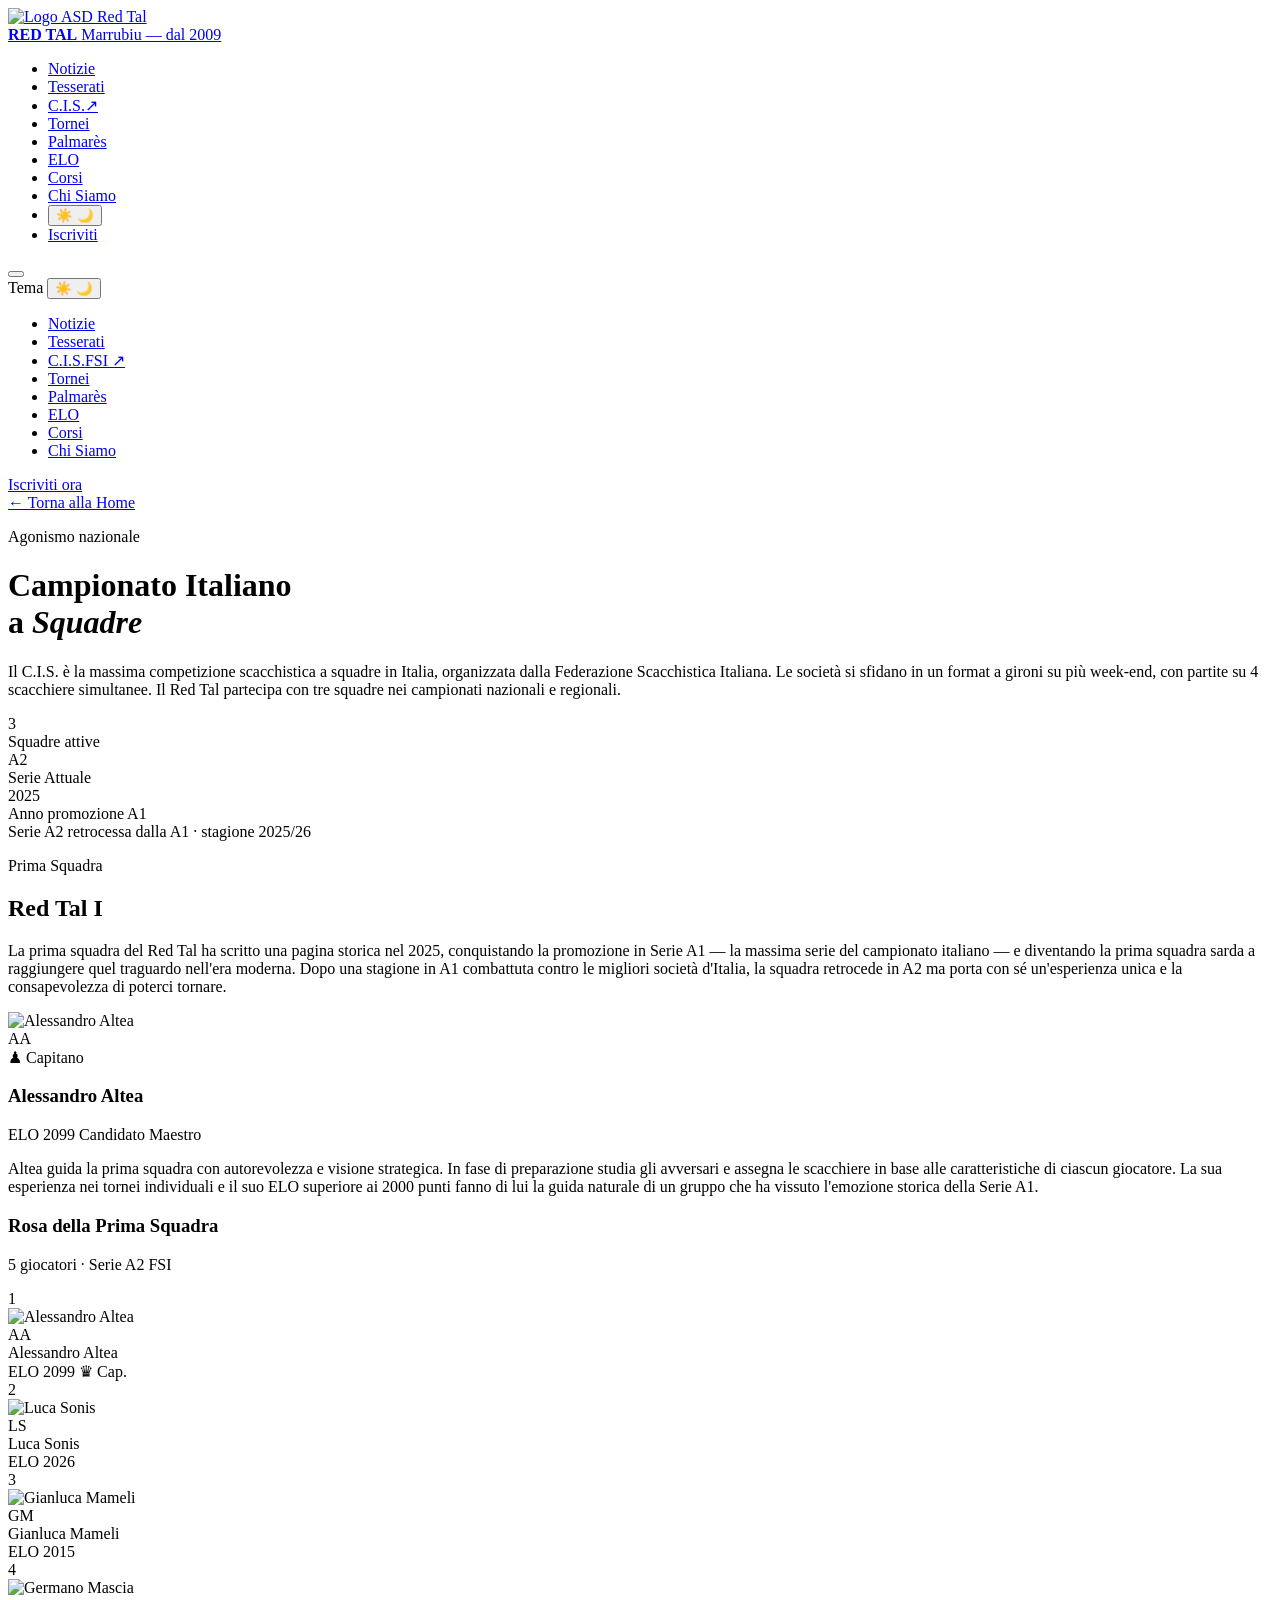
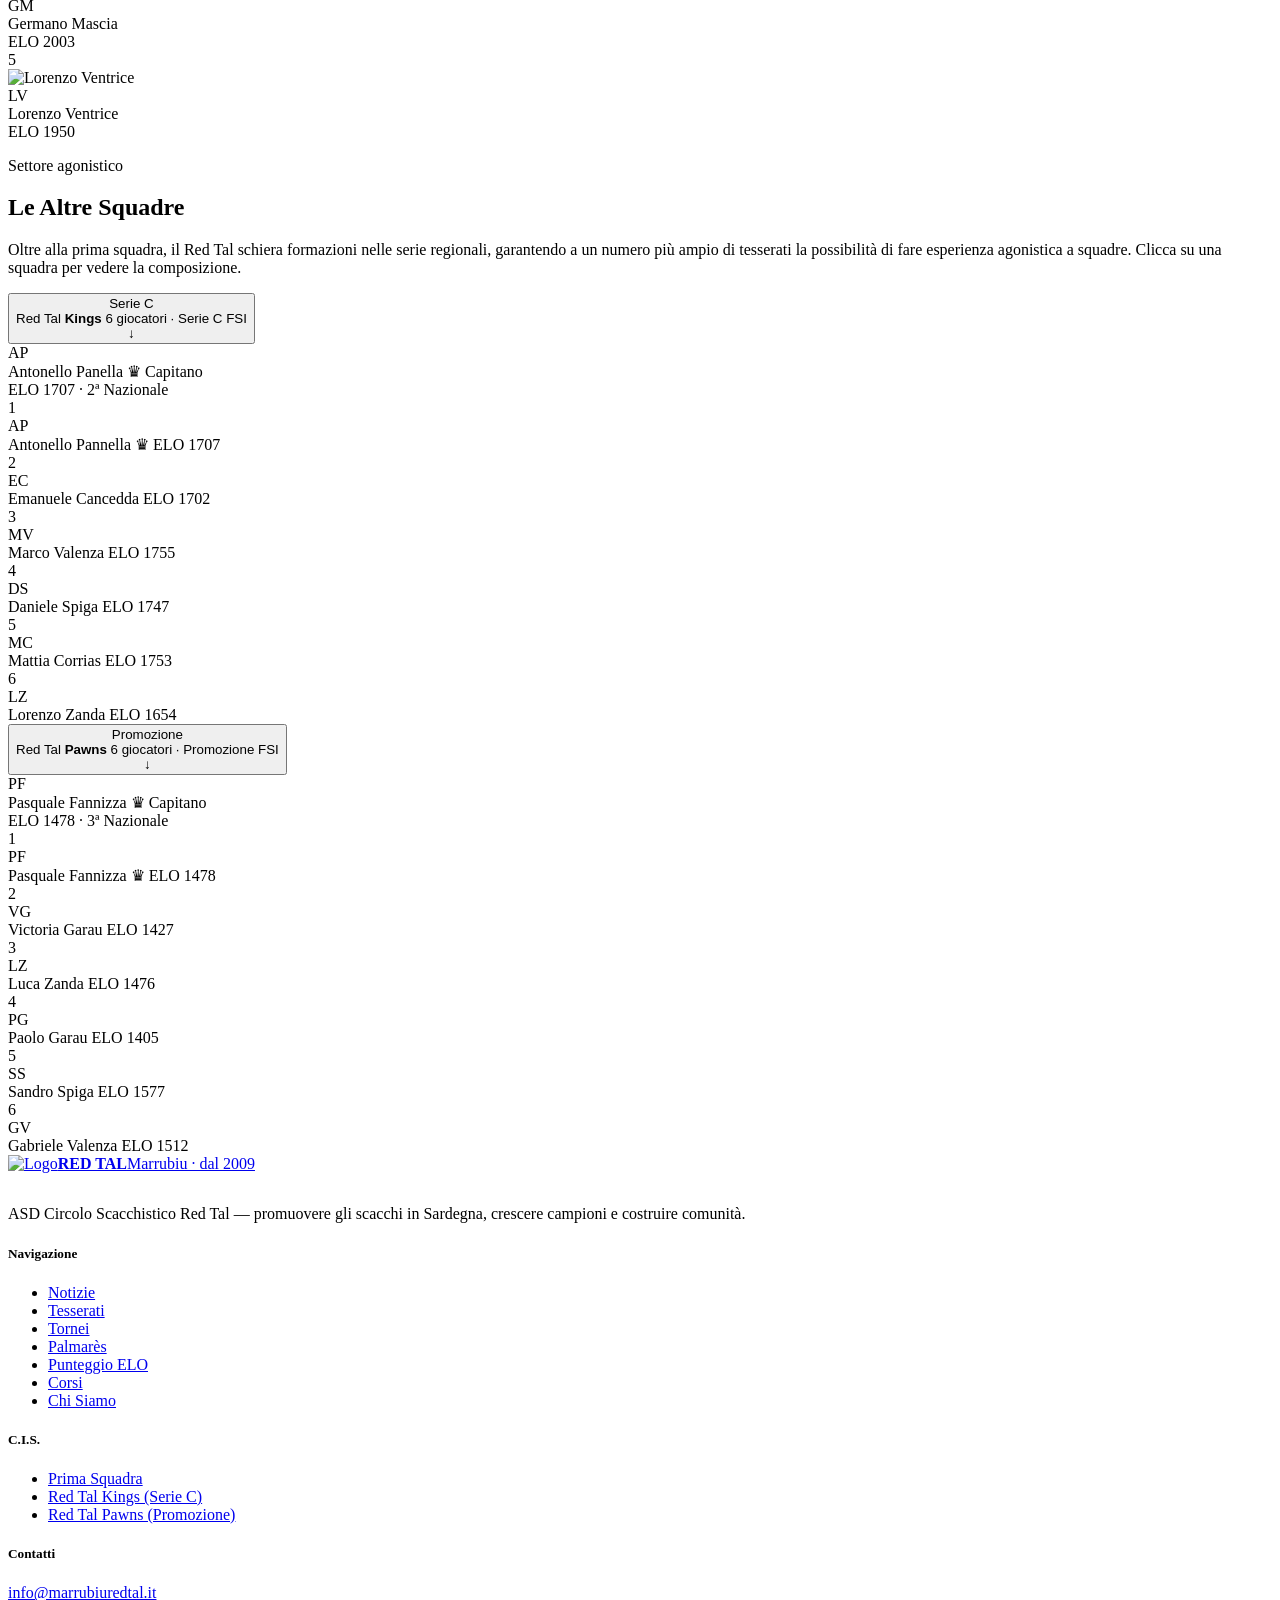
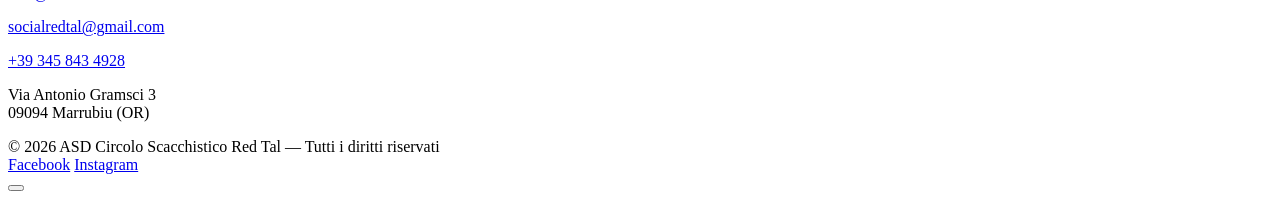
==== commit a1521fba: "index" ====
--- a/cis.html
+++ b/cis.html
@@ -5,15 +5,15 @@
 <meta name="viewport" content="width=device-width, initial-scale=1.0">
 <title>C.I.S. — ASD Red Tal Marrubiu</title>
 <link href="https://fonts.googleapis.com/css2?family=Playfair+Display:wght@400;700;900&family=DM+Sans:wght@300;400;500;600&display=swap" rel="stylesheet">
-<link rel="icon" href="img/red_tal.png" type="image/png">
-<link rel="stylesheet" href="css/style.css">
+<link rel="icon" href="redtalogo.svg" type="image/png">
+<link rel="stylesheet" href="style.css">
 </head>
 <body class="chess-bg">
 
 <nav>
   <a class="nav-logo" href="index.html">
     <div class="logo-emblem">
-      <img src="img/red_tal.png" height="48" width="auto" alt="Logo ASD Red Tal" class="logo-sito">
+      <img src="redtalogo.svg" height="48" width="auto" alt="Logo ASD Red Tal" class="logo-sito">
     </div>
     <div class="logo-text">
       <strong>RED TAL</strong>
@@ -23,6 +23,7 @@
   <ul class="nav-links">
     <li><a href="index.html#notizie">Notizie</a></li>
     <li><a href="tesserati.html">Tesserati</a></li>
+    <li class="nav-cis-group"><a href="cis.html" aria-current="page">C.I.S.</a><a href="https://www.federscacchi.it/cis" target="_blank" rel="noopener" class="nav-cis-ext" title="Sito ufficiale FSI C.I.S." aria-label="Sito esterno FSI C.I.S.">↗</a></li>
     <li><a href="index.html#tornei">Tornei</a></li>
     <li><a href="index.html#palmares">Palmarès</a></li>
     <li><a href="index.html#elo">ELO</a></li>
@@ -56,6 +57,7 @@
   <ul class="nav-mobile-links">
     <li><a href="index.html#notizie">Notizie</a></li>
     <li><a href="tesserati.html">Tesserati</a></li>
+    <li class="nav-mobile-cis-row"><a href="cis.html">C.I.S.</a><a href="https://www.federscacchi.com/fsi/index.php/eventi/cis" target="_blank" rel="noopener" class="nav-mobile-ext">FSI ↗</a></li>
     <li><a href="index.html#tornei">Tornei</a></li>
     <li><a href="index.html#palmares">Palmarès</a></li>
     <li><a href="index.html#elo">ELO</a></li>
@@ -73,10 +75,10 @@
     <p class="section-tag">Agonismo nazionale</p>
     <h1 class="cis-hero-title">Campionato Italiano<br>a <em>Squadre</em></h1>
     <div class="divider"></div>
-    <p class="tc-hero-sub">Il C.I.S. è la massima competizione scacchistica a squadre in Italia, organizzata dalla Federazione Scacchistica Italiana. Le società si sfidano in un format a gironi su più week-end, con partite su 6 scacchiere simultanee. Il Red Tal partecipa con tre squadre nei campionati nazionali e regionali.</p>
+    <p class="tc-hero-sub">Il C.I.S. è la massima competizione scacchistica a squadre in Italia, organizzata dalla Federazione Scacchistica Italiana. Le società si sfidano in un format a gironi su più week-end, con partite su 4 scacchiere simultanee. Il Red Tal partecipa con tre squadre nei campionati nazionali e regionali.</p>
     <div class="cis-hero-stats">
       <div class="cis-hstat"><div class="cis-hstat-n">3</div><div class="cis-hstat-l">Squadre attive</div></div>
-      <div class="cis-hstat"><div class="cis-hstat-n">A2</div><div class="cis-hstat-l">Massima serie</div></div>
+      <div class="cis-hstat"><div class="cis-hstat-n">A2</div><div class="cis-hstat-l">Serie Attuale</div></div>
       <div class="cis-hstat"><div class="cis-hstat-n">2025</div><div class="cis-hstat-l">Anno promozione A1</div></div>
     </div>
   </div>
@@ -101,7 +103,7 @@
   <div class="cis-captain-wrap fade-up">
     <div class="cis-captain-card">
       <div class="cis-captain-photo">
-        <img src="img/ale.jpeg" alt="Alessandro Altea">
+        <img src="ale.jpg" alt="Alessandro Altea">
         <div class="cis-captain-placeholder">AA</div>
       </div>
       <div class="cis-captain-body">
@@ -119,14 +121,14 @@
   <!-- Rosa -->
   <div class="cis-rosa-head fade-up">
     <h3 class="cis-rosa-title">Rosa della Prima Squadra</h3>
-    <p class="cis-rosa-sub">6 scacchiere · Serie A2 FSI</p>
+    <p class="cis-rosa-sub">5 giocatori · Serie A2 FSI</p>
   </div>
   <div class="cis-rosa-grid fade-up">
 
     <div class="cis-player-card cis-player--captain">
       <div class="cis-player-board">1</div>
       <div class="cis-player-photo-wrap">
-        <img src="img/ale.jpeg" alt="Alessandro Altea">
+        <img src="ale.jpg" alt="Alessandro Altea">
         <div class="cis-player-placeholder">AA</div>
       </div>
       <div class="cis-player-info">
@@ -141,7 +143,7 @@
     <div class="cis-player-card">
       <div class="cis-player-board">2</div>
       <div class="cis-player-photo-wrap">
-        <img src="img/Luca-Sonis.png" alt="Luca Sonis">
+        <img src="luca.jpg" alt="Luca Sonis">
         <div class="cis-player-placeholder">LS</div>
       </div>
       <div class="cis-player-info">
@@ -155,7 +157,7 @@
     <div class="cis-player-card">
       <div class="cis-player-board">3</div>
       <div class="cis-player-photo-wrap">
-        <img src="img/gianluca-mameli.png" alt="Gianluca Mameli">
+        <img src="mame.jpg" alt="Gianluca Mameli">
         <div class="cis-player-placeholder">GM</div>
       </div>
       <div class="cis-player-info">
@@ -169,7 +171,7 @@
     <div class="cis-player-card">
       <div class="cis-player-board">4</div>
       <div class="cis-player-photo-wrap">
-        <img src="img/Germano-Mascia.png" alt="Germano Mascia">
+        <img src="germa.jpg" alt="Germano Mascia">
         <div class="cis-player-placeholder">GM</div>
       </div>
       <div class="cis-player-info">
@@ -183,7 +185,7 @@
     <div class="cis-player-card">
       <div class="cis-player-board">5</div>
       <div class="cis-player-photo-wrap">
-        <img src="img/Lorenzo-Ventrice.jpeg" alt="Lorenzo Ventrice">
+        <img src="ventri.JPG" alt="Lorenzo Ventrice">
         <div class="cis-player-placeholder">LV</div>
       </div>
       <div class="cis-player-info">
@@ -193,22 +195,6 @@
         </div>
       </div>
     </div>
-
-    <div class="cis-player-card">
-      <div class="cis-player-board">6</div>
-      <div class="cis-player-photo-wrap">
-        <img src="img/Emanuele-Cancedda.png" alt="Emanuele Cancedda">
-        <div class="cis-player-placeholder">EC</div>
-      </div>
-      <div class="cis-player-info">
-        <div class="cis-player-name">Emanuele Cancedda</div>
-        <div class="cis-player-detail">
-          <span class="tc-elo-badge tc-elo-prima">ELO 1893</span>
-        </div>
-      </div>
-    </div>
-
-  </div>
 </section>
 
 <!-- ALTRE SQUADRE -->
@@ -230,7 +216,7 @@
         <div class="cis-team-toggle-left">
           <span class="cis-serie-badge cis-serie-c">Serie C</span>
           <div class="cis-team-toggle-info">
-            <span class="cis-team-toggle-name">Red Tal <strong>II</strong></span>
+            <span class="cis-team-toggle-name">Red Tal <strong>Kings</strong></span>
             <span class="cis-team-toggle-sub">6 giocatori · Serie C FSI</span>
           </div>
         </div>
@@ -238,59 +224,59 @@
       </button>
       <div class="cis-team-panel" id="panel-seconda">
         <div class="cis-team-captain-row">
-          <div class="cis-mini-avatar">MC</div>
+          <div class="cis-mini-avatar">AP</div>
           <div>
-            <div class="cis-mini-name">Mattia Corrias <span class="cis-cap-icon">♛ Capitano</span></div>
-            <div class="cis-mini-elo">ELO 1892 · 1ª Nazionale</div>
+            <div class="cis-mini-name">Antonello Panella <span class="cis-cap-icon">♛ Capitano</span></div>
+            <div class="cis-mini-elo">ELO 1707 · 2ª Nazionale</div>
           </div>
         </div>
         <div class="cis-mini-roster">
           <div class="cis-mini-player">
             <span class="cis-mini-board">1</span>
+            <div class="cis-mini-avatar">AP</div>
+            <div class="cis-mini-player-info">
+              <span class="cis-mini-name">Antonello Pannella <span class="cis-cap-icon">♛</span></span>
+              <span class="cis-mini-elo">ELO 1707</span>
+            </div>
+          </div>
+          <div class="cis-mini-player">
+            <span class="cis-mini-board">2</span>
+            <div class="cis-mini-avatar">EC</div>
+            <div class="cis-mini-player-info">
+              <span class="cis-mini-name">Emanuele Cancedda</span>
+              <span class="cis-mini-elo">ELO 1702</span>
+            </div>
+          </div>
+          <div class="cis-mini-player">
+            <span class="cis-mini-board">3</span>
+            <div class="cis-mini-avatar">MV</div>
+            <div class="cis-mini-player-info">
+              <span class="cis-mini-name">Marco Valenza</span>
+              <span class="cis-mini-elo">ELO 1755</span>
+            </div>
+          </div>
+          <div class="cis-mini-player">
+            <span class="cis-mini-board">4</span>
+            <div class="cis-mini-avatar">DS</div>
+            <div class="cis-mini-player-info">
+              <span class="cis-mini-name">Daniele Spiga</span>
+              <span class="cis-mini-elo">ELO 1747</span>
+            </div>
+          </div>
+          <div class="cis-mini-player">
+            <span class="cis-mini-board">5</span>
             <div class="cis-mini-avatar">MC</div>
             <div class="cis-mini-player-info">
-              <span class="cis-mini-name">Mattia Corrias <span class="cis-cap-icon">♛</span></span>
-              <span class="cis-mini-elo">ELO 1892</span>
-            </div>
-          </div>
-          <div class="cis-mini-player">
-            <span class="cis-mini-board">2</span>
-            <div class="cis-mini-avatar">DS</div>
-            <div class="cis-mini-player-info">
-              <span class="cis-mini-name">Daniele Spiga</span>
-              <span class="cis-mini-elo">ELO 1744</span>
-            </div>
-          </div>
-          <div class="cis-mini-player">
-            <span class="cis-mini-board">3</span>
-            <div class="cis-mini-avatar">AP</div>
-            <div class="cis-mini-player-info">
-              <span class="cis-mini-name">Antonello Pannella</span>
-              <span class="cis-mini-elo">ELO 1680</span>
-            </div>
-          </div>
-          <div class="cis-mini-player">
-            <span class="cis-mini-board">4</span>
-            <div class="cis-mini-avatar">LP</div>
-            <div class="cis-mini-player-info">
-              <span class="cis-mini-name">Leopoldo Pannella</span>
-              <span class="cis-mini-elo">ELO 1571</span>
-            </div>
-          </div>
-          <div class="cis-mini-player">
-            <span class="cis-mini-board">5</span>
-            <div class="cis-mini-avatar">VG</div>
-            <div class="cis-mini-player-info">
-              <span class="cis-mini-name">Victoria Garau</span>
-              <span class="cis-mini-elo">ELO 1497</span>
+              <span class="cis-mini-name">Mattia Corrias</span>
+              <span class="cis-mini-elo">ELO 1753</span>
             </div>
           </div>
           <div class="cis-mini-player">
             <span class="cis-mini-board">6</span>
-            <div class="cis-mini-avatar">FS</div>
-            <div class="cis-mini-player-info">
-              <span class="cis-mini-name">Francesco Spiga</span>
-              <span class="cis-mini-elo">ELO 1380</span>
+            <div class="cis-mini-avatar">LZ</div>
+            <div class="cis-mini-player-info">
+              <span class="cis-mini-name">Lorenzo Zanda</span>
+              <span class="cis-mini-elo">ELO 1654</span>
             </div>
           </div>
         </div>
@@ -303,7 +289,7 @@
         <div class="cis-team-toggle-left">
           <span class="cis-serie-badge cis-serie-promo">Promozione</span>
           <div class="cis-team-toggle-info">
-            <span class="cis-team-toggle-name">Red Tal <strong>III</strong></span>
+            <span class="cis-team-toggle-name">Red Tal <strong>Pawns</strong></span>
             <span class="cis-team-toggle-sub">6 giocatori · Promozione FSI</span>
           </div>
         </div>
@@ -311,59 +297,59 @@
       </button>
       <div class="cis-team-panel" id="panel-terza">
         <div class="cis-team-captain-row">
-          <div class="cis-mini-avatar">AG</div>
+          <div class="cis-mini-avatar">PF</div>
           <div>
-            <div class="cis-mini-name">Andrea Garau <span class="cis-cap-icon">♛ Capitano</span></div>
-            <div class="cis-mini-elo">ELO 1310 · Non classificato</div>
+            <div class="cis-mini-name">Pasquale Fannizza <span class="cis-cap-icon">♛ Capitano</span></div>
+            <div class="cis-mini-elo">ELO 1478 · 3ª Nazionale</div>
           </div>
         </div>
         <div class="cis-mini-roster">
           <div class="cis-mini-player">
             <span class="cis-mini-board">1</span>
-            <div class="cis-mini-avatar">AG</div>
-            <div class="cis-mini-player-info">
-              <span class="cis-mini-name">Andrea Garau <span class="cis-cap-icon">♛</span></span>
-              <span class="cis-mini-elo">ELO 1310</span>
+            <div class="cis-mini-avatar">PF</div>
+            <div class="cis-mini-player-info">
+              <span class="cis-mini-name">Pasquale Fannizza <span class="cis-cap-icon">♛</span></span>
+              <span class="cis-mini-elo">ELO 1478</span>
             </div>
           </div>
           <div class="cis-mini-player">
             <span class="cis-mini-board">2</span>
-            <div class="cis-mini-avatar">RP</div>
-            <div class="cis-mini-player-info">
-              <span class="cis-mini-name">Roberto Piras</span>
-              <span class="cis-mini-elo">ELO 1250</span>
+            <div class="cis-mini-avatar">VG</div>
+            <div class="cis-mini-player-info">
+              <span class="cis-mini-name">Victoria Garau</span>
+              <span class="cis-mini-elo">ELO 1427</span>
             </div>
           </div>
           <div class="cis-mini-player">
             <span class="cis-mini-board">3</span>
-            <div class="cis-mini-avatar">CM</div>
-            <div class="cis-mini-player-info">
-              <span class="cis-mini-name">Carlo Mura</span>
-              <span class="cis-mini-elo">ELO 1195</span>
+            <div class="cis-mini-avatar">LZ</div>
+            <div class="cis-mini-player-info">
+              <span class="cis-mini-name">Luca Zanda</span>
+              <span class="cis-mini-elo">ELO 1476</span>
             </div>
           </div>
           <div class="cis-mini-player">
             <span class="cis-mini-board">4</span>
-            <div class="cis-mini-avatar">PT</div>
-            <div class="cis-mini-player-info">
-              <span class="cis-mini-name">Paolo Trogu</span>
-              <span class="cis-mini-elo">ELO 1140</span>
+            <div class="cis-mini-avatar">PG</div>
+            <div class="cis-mini-player-info">
+              <span class="cis-mini-name">Paolo Garau</span>
+              <span class="cis-mini-elo">ELO 1405</span>
             </div>
           </div>
           <div class="cis-mini-player">
             <span class="cis-mini-board">5</span>
-            <div class="cis-mini-avatar">SL</div>
-            <div class="cis-mini-player-info">
-              <span class="cis-mini-name">Stefano Loi</span>
-              <span class="cis-mini-elo">ELO 1090</span>
+            <div class="cis-mini-avatar">SS</div>
+            <div class="cis-mini-player-info">
+              <span class="cis-mini-name">Sandro Spiga</span>
+              <span class="cis-mini-elo">ELO 1577</span>
             </div>
           </div>
           <div class="cis-mini-player">
             <span class="cis-mini-board">6</span>
-            <div class="cis-mini-avatar">NP</div>
-            <div class="cis-mini-player-info">
-              <span class="cis-mini-name">Nicola Pintus</span>
-              <span class="cis-mini-elo">ELO 1020</span>
+            <div class="cis-mini-avatar">GV</div>
+            <div class="cis-mini-player-info">
+              <span class="cis-mini-name">Gabriele Valenza</span>
+              <span class="cis-mini-elo">ELO 1512</span>
             </div>
           </div>
         </div>
@@ -378,7 +364,7 @@
   <div class="footer-grid">
     <div class="footer-brand">
       <a class="nav-logo" href="index.html" style="display:inline-flex;margin-bottom:1rem;">
-        <div class="logo-emblem"><img src="img/red_tal.png" height="45" alt="Logo" class="logo-sito"></div>
+        <div class="logo-emblem"><img src="redtalogo.svg" height="45" alt="Logo" class="logo-sito"></div>
         <div class="logo-text"><strong>RED TAL</strong><span>Marrubiu · dal 2009</span></div>
       </a>
       <p>ASD Circolo Scacchistico Red Tal — promuovere gli scacchi in Sardegna, crescere campioni e costruire comunità.</p>
@@ -399,8 +385,8 @@
       <h5>C.I.S.</h5>
       <ul>
         <li><a href="#prima-squadra">Prima Squadra</a></li>
-        <li><a href="#altre-squadre">Red Tal II (Serie C)</a></li>
-        <li><a href="#altre-squadre">Red Tal III (Promozione)</a></li>
+        <li><a href="#altre-squadre">Red Tal Kings (Serie C)</a></li>
+        <li><a href="#altre-squadre">Red Tal Pawns (Promozione)</a></li>
       </ul>
     </div>
     <div class="footer-col">
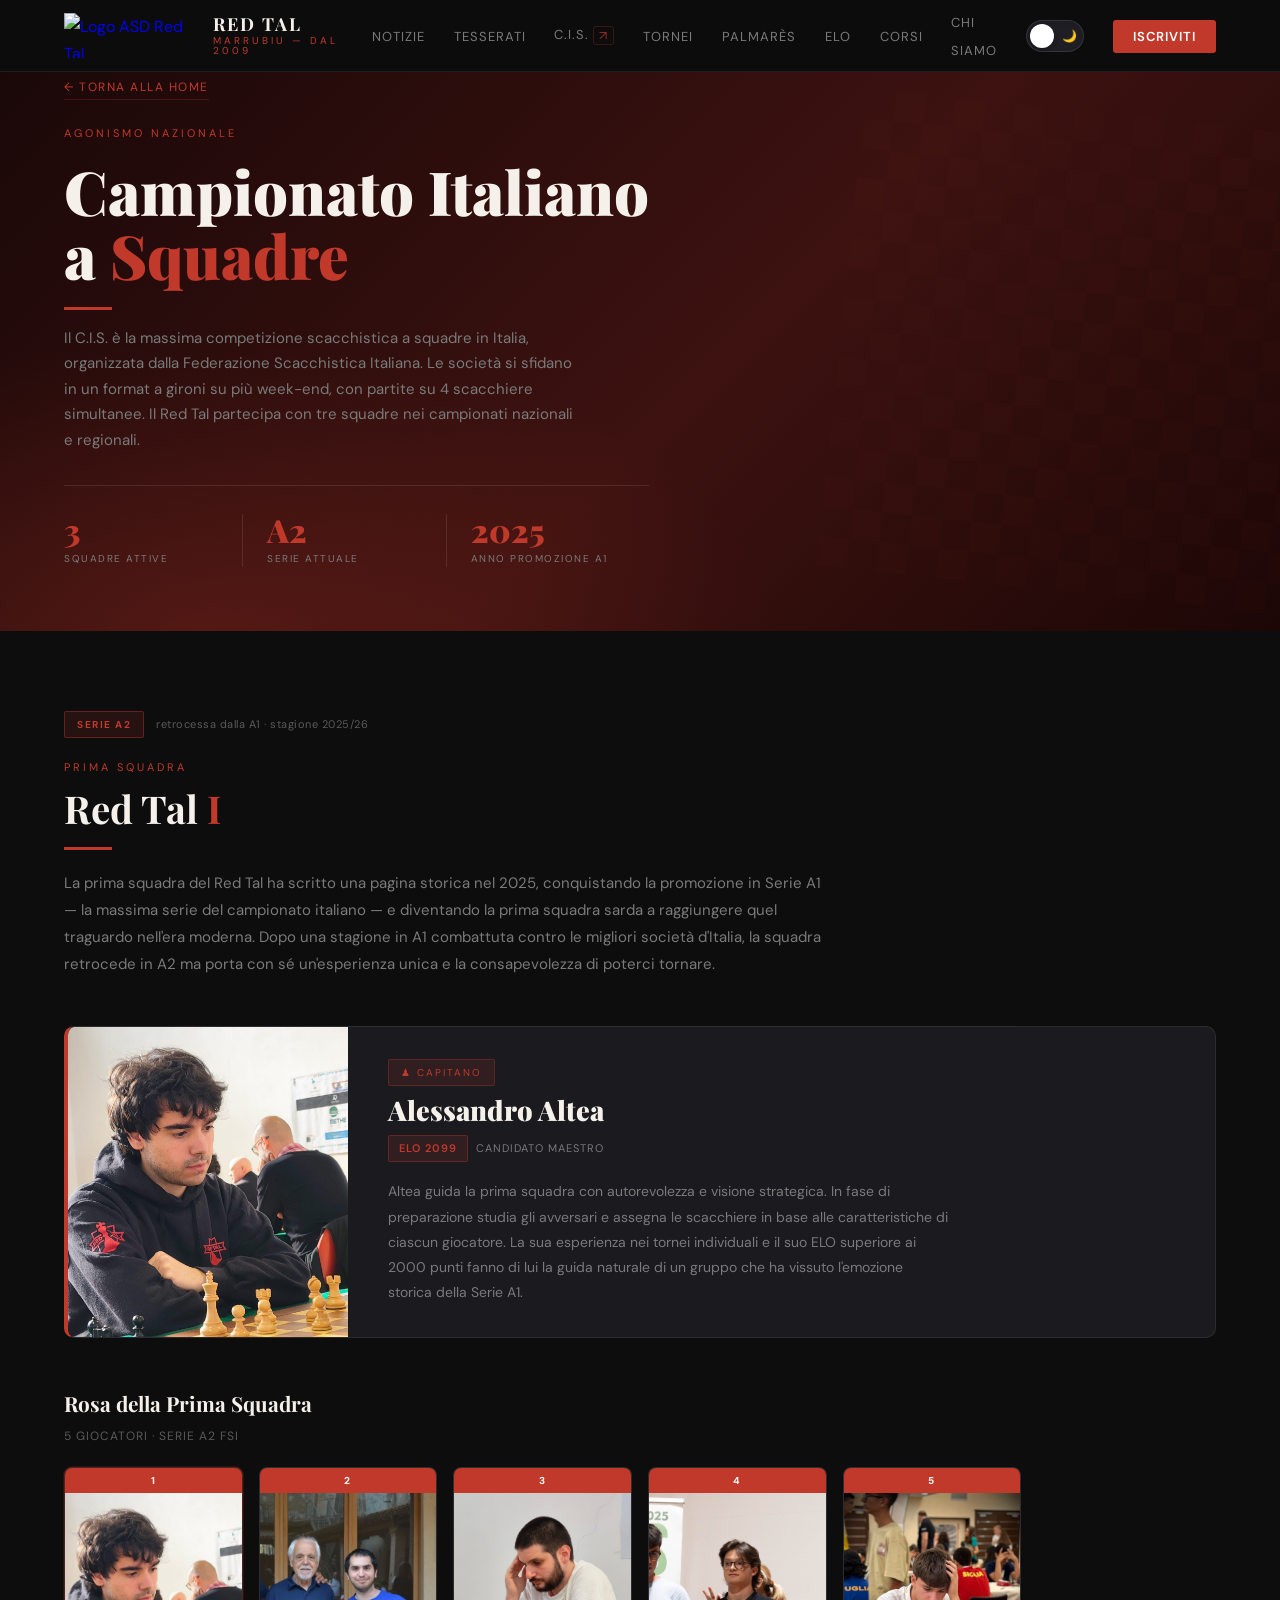
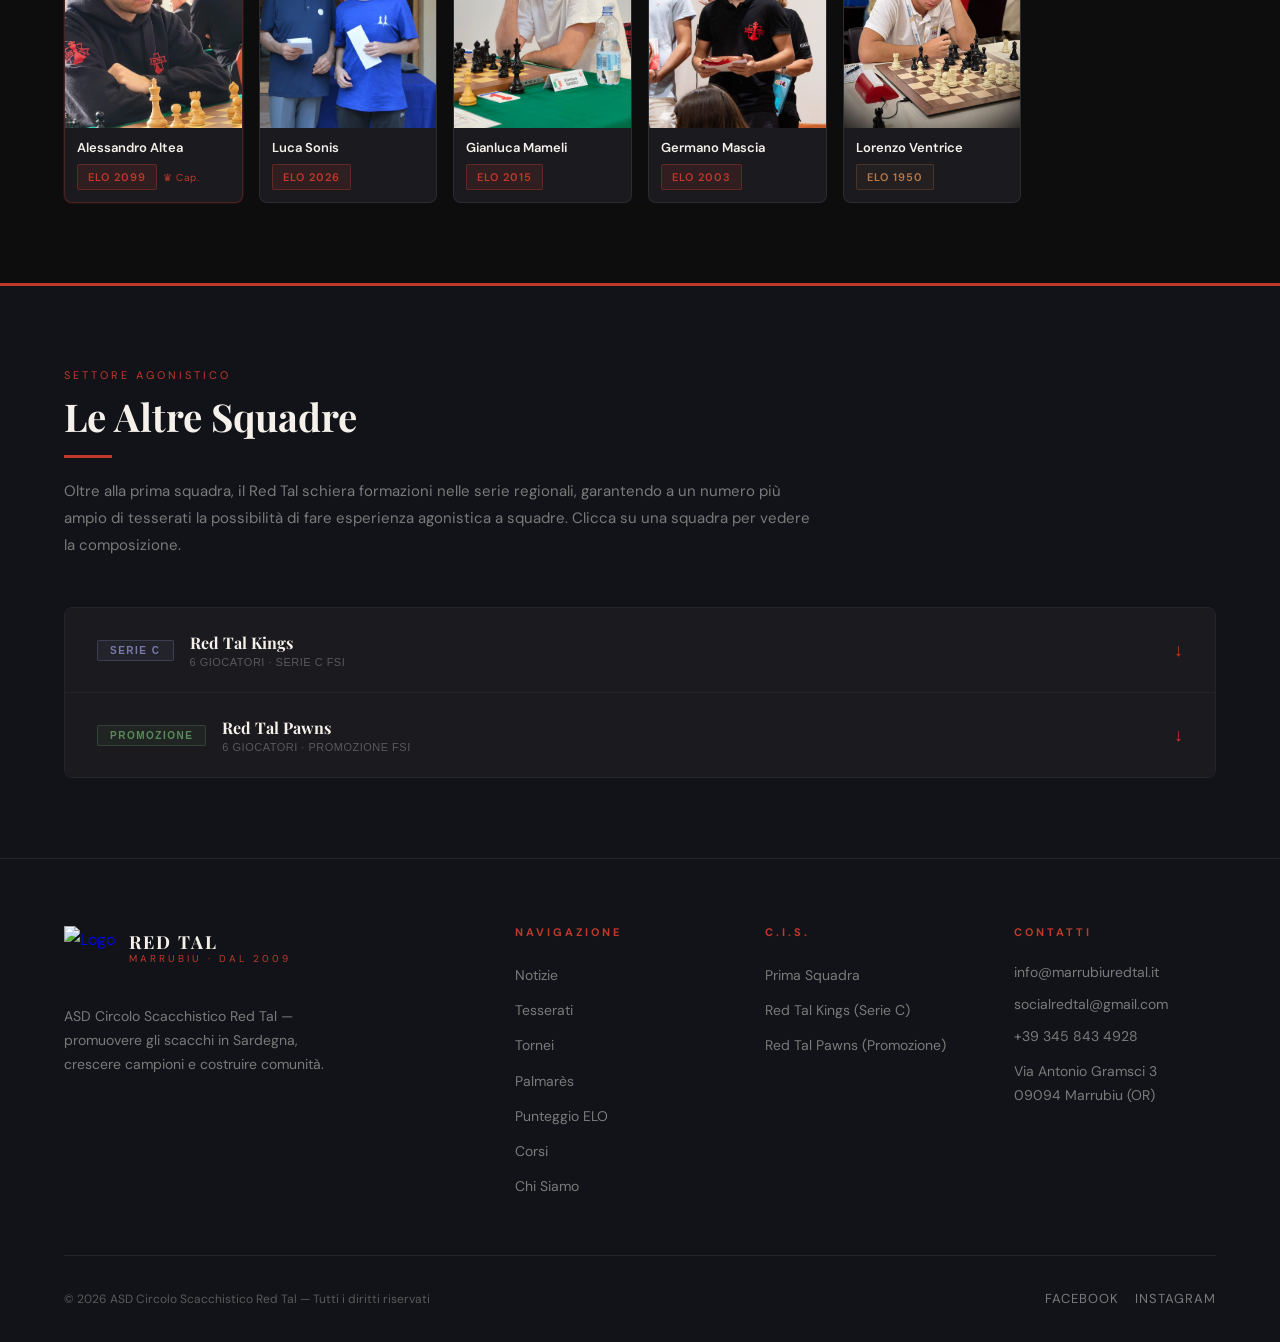
==== commit 4af546e0: "html" ====
--- a/cis.html
+++ b/cis.html
@@ -6,7 +6,7 @@
 <title>C.I.S. — ASD Red Tal Marrubiu</title>
 <link href="https://fonts.googleapis.com/css2?family=Playfair+Display:wght@400;700;900&family=DM+Sans:wght@300;400;500;600&display=swap" rel="stylesheet">
 <link rel="icon" href="redtalogo.svg" type="image/png">
-<link rel="stylesheet" href="style.css">
+<link rel="stylesheet" href="css/style.css">
 </head>
 <body class="chess-bg">
 
@@ -103,7 +103,7 @@
   <div class="cis-captain-wrap fade-up">
     <div class="cis-captain-card">
       <div class="cis-captain-photo">
-        <img src="ale.jpg" alt="Alessandro Altea">
+        <img src="img/ale.jpg" alt="Alessandro Altea">
         <div class="cis-captain-placeholder">AA</div>
       </div>
       <div class="cis-captain-body">
@@ -128,7 +128,7 @@
     <div class="cis-player-card cis-player--captain">
       <div class="cis-player-board">1</div>
       <div class="cis-player-photo-wrap">
-        <img src="ale.jpg" alt="Alessandro Altea">
+        <img src="img/ale.jpg" alt="Alessandro Altea">
         <div class="cis-player-placeholder">AA</div>
       </div>
       <div class="cis-player-info">
@@ -143,7 +143,7 @@
     <div class="cis-player-card">
       <div class="cis-player-board">2</div>
       <div class="cis-player-photo-wrap">
-        <img src="luca.jpg" alt="Luca Sonis">
+        <img src="img/luca.jpg" alt="Luca Sonis">
         <div class="cis-player-placeholder">LS</div>
       </div>
       <div class="cis-player-info">
@@ -157,7 +157,7 @@
     <div class="cis-player-card">
       <div class="cis-player-board">3</div>
       <div class="cis-player-photo-wrap">
-        <img src="mame.jpg" alt="Gianluca Mameli">
+        <img src="img/mame.jpg" alt="Gianluca Mameli">
         <div class="cis-player-placeholder">GM</div>
       </div>
       <div class="cis-player-info">
@@ -171,7 +171,7 @@
     <div class="cis-player-card">
       <div class="cis-player-board">4</div>
       <div class="cis-player-photo-wrap">
-        <img src="germa.jpg" alt="Germano Mascia">
+        <img src="img/germa.jpg" alt="Germano Mascia">
         <div class="cis-player-placeholder">GM</div>
       </div>
       <div class="cis-player-info">
@@ -185,7 +185,7 @@
     <div class="cis-player-card">
       <div class="cis-player-board">5</div>
       <div class="cis-player-photo-wrap">
-        <img src="ventri.JPG" alt="Lorenzo Ventrice">
+        <img src="img/ventri.JPG" alt="Lorenzo Ventrice">
         <div class="cis-player-placeholder">LV</div>
       </div>
       <div class="cis-player-info">
--- a/css/style.css
+++ b/css/style.css
@@ -0,0 +1,4045 @@
+/* ══════════════════════════════════════════
+   DESIGN TOKENS — DARK
+══════════════════════════════════════════ */
+:root,
+[data-theme="dark"] {
+  --bg: #0d0d0d;
+  --bg-deep: #111318;
+  --bg-card: #1a1a1f;
+  --bg-card2: #202028;
+  --border: rgba(255, 255, 255, 0.08);
+  --border-md: rgba(255, 255, 255, 0.14);
+  --red: #c0392b;
+  --red-light: #e04535;
+  --red-dim: rgba(192, 57, 43, 0.14);
+  --red-dim2: rgba(192, 57, 43, 0.22);
+  --white: #f5f0ea;
+  --text: #e0d8d0;
+  --muted: #7a7a7a;
+  --muted2: #5a5a5a;
+  --nav-bg: rgba(13, 13, 13, 0.93);
+  --sq-light: rgba(255, 255, 255, 0.07);
+  --sq-dark: rgba(192, 57, 43, 0.18);
+  --float-bg: #1a1a1f;
+  --elo-bg: #1a1a1f;
+  --toggle-bg: #1e1e24;
+  --toggle-border: rgba(255, 255, 255, 0.1);
+  --toggle-thumb-bg: #ffffff;
+}
+
+/* ══════════════════════════════════════════
+   DESIGN TOKENS — LIGHT
+══════════════════════════════════════════ */
+[data-theme="light"] {
+  --bg: #f8f4f0;
+  --bg-deep: #ffffff;
+  --bg-card: #ffffff;
+  --bg-card2: #f2ecec;
+  --border: rgba(0, 0, 0, 0.08);
+  --border-md: rgba(0, 0, 0, 0.14);
+  --red: #b02a1e;
+  --red-light: #c0392b;
+  --red-dim: rgba(176, 42, 30, 0.08);
+  --red-dim2: rgba(176, 42, 30, 0.15);
+  --white: #1a1a1a;
+  --text: #2a2a2a;
+  --muted: #6b6b6b;
+  --muted2: #9b9b9b;
+  --nav-bg: rgba(248, 244, 240, 0.95);
+  --sq-light: rgba(0, 0, 0, 0.04);
+  --sq-dark: rgba(176, 42, 30, 0.12);
+  --float-bg: #ffffff;
+  --elo-bg: #ffffff;
+  --toggle-bg: #e2d9cf;
+  --toggle-border: rgba(0, 0, 0, 0.06);
+  --toggle-thumb-bg: var(--red);
+}
+
+* {
+  margin: 0;
+  padding: 0;
+  box-sizing: border-box;
+}
+
+html {
+  scroll-behavior: smooth;
+}
+
+body {
+  background: var(--bg);
+  color: var(--text);
+  font-family: 'DM Sans', sans-serif;
+  font-size: 16px;
+  line-height: 1.7;
+  overflow-x: hidden;
+  transition: background 0.3s, color 0.3s;
+}
+
+.chess-bg {
+  background-image:
+    linear-gradient(45deg, rgba(128, 0, 0, 0.025) 25%, transparent 25%),
+    linear-gradient(-45deg, rgba(128, 0, 0, 0.025) 25%, transparent 25%),
+    linear-gradient(45deg, transparent 75%, rgba(128, 0, 0, 0.025) 75%),
+    linear-gradient(-45deg, transparent 75%, rgba(128, 0, 0, 0.025) 75%);
+  background-size: 40px 40px;
+  background-position: 0 0, 0 20px, 20px -20px, -20px 0px;
+}
+
+/* ── TOGGLE ── */
+.theme-toggle {
+  background: var(--toggle-bg);
+  border: 1px solid var(--toggle-border);
+  border-radius: 30px;
+  width: 58px;
+  height: 32px;
+  cursor: pointer;
+  position: relative;
+  transition: all 0.3s cubic-bezier(0.4, 0, 0.2, 1);
+  flex-shrink: 0;
+  display: flex;
+  align-items: center;
+  justify-content: space-between;
+  padding: 0 6px;
+  box-shadow: inset 0 2px 4px rgba(0, 0, 0, 0.1);
+}
+
+.theme-toggle:hover {
+  border-color: var(--red);
+  transform: scale(1.02);
+}
+
+.toggle-thumb {
+  position: absolute;
+  top: 3px;
+  left: 3px;
+  width: 24px;
+  height: 24px;
+  border-radius: 50%;
+  background: var(--toggle-thumb-bg);
+  transition: transform 0.3s cubic-bezier(0.4, 0, 0.2, 1);
+  box-shadow: 0 2px 5px rgba(0, 0, 0, 0.25);
+  z-index: 2;
+}
+
+[data-theme="light"] .toggle-thumb {
+  transform: translateX(26px);
+}
+
+.toggle-icon-dark,
+.toggle-icon-light {
+  font-size: 12px;
+  z-index: 1;
+  transition: opacity 0.2s, transform 0.2s;
+  user-select: none;
+}
+
+[data-theme="dark"] .toggle-icon-light {
+  opacity: 0;
+  transform: scale(0.7);
+}
+
+[data-theme="dark"] .toggle-icon-dark {
+  opacity: 1;
+  transform: scale(1);
+  color: #f1c40f;
+}
+
+[data-theme="light"] .toggle-icon-dark {
+  opacity: 0;
+  transform: scale(0.7);
+}
+
+[data-theme="light"] .toggle-icon-light {
+  opacity: 1;
+  transform: scale(1);
+}
+
+/* ── NAV ── */
+nav {
+  position: fixed;
+  top: 0;
+  left: 0;
+  right: 0;
+  z-index: 100;
+  display: flex;
+  align-items: center;
+  justify-content: space-between;
+  padding: 0 4rem;
+  height: 72px;
+  background: var(--nav-bg);
+  backdrop-filter: blur(14px);
+  border-bottom: 1px solid var(--border);
+  transition: background 0.3s, border-color 0.3s;
+}
+
+.nav-logo {
+  display: flex;
+  align-items: center;
+  gap: 14px;
+  text-decoration: none;
+}
+
+.logo-emblem {
+  height: 50px;
+  width: auto;
+  background: transparent;
+  display: flex;
+  align-items: center;
+  justify-content: center;
+  transition: transform 0.2s;
+}
+
+.nav-logo:hover .logo-emblem {
+  transform: scale(1.05);
+}
+
+.logo-sito {
+  max-height: 45px;
+  width: auto !important;
+  display: block;
+  object-fit: contain;
+}
+
+.logo-text {
+  display: flex;
+  flex-direction: column;
+  line-height: 1;
+}
+
+.logo-text strong {
+  font-family: 'Playfair Display', serif;
+  font-size: 18px;
+  color: var(--white);
+  letter-spacing: 2px;
+  transition: color 0.3s;
+}
+
+.logo-text span {
+  font-size: 10px;
+  color: var(--red);
+  letter-spacing: 3px;
+  text-transform: uppercase;
+  margin-top: 3px;
+}
+
+.nav-links {
+  display: flex;
+  gap: 1.8rem;
+  list-style: none;
+  align-items: center;
+}
+
+.nav-links a {
+  color: var(--muted);
+  text-decoration: none;
+  font-size: 13px;
+  letter-spacing: 1px;
+  text-transform: uppercase;
+  transition: color 0.2s;
+}
+
+.nav-links a:hover {
+  color: var(--red);
+}
+
+.nav-cta {
+  background: var(--red) !important;
+  color: #fff !important;
+  padding: 8px 20px;
+  border-radius: 3px;
+  font-weight: 600 !important;
+  transition: background 0.2s !important;
+}
+
+.nav-cta:hover {
+  background: var(--red-light) !important;
+}
+
+/* ══════════════════════════════════════════
+   HERO — dark: gradiente schiarito
+        light: caldo crema, testo scuro
+══════════════════════════════════════════ */
+.hero {
+  min-height: 100vh;
+  display: flex;
+  align-items: center;
+  position: relative;
+  overflow: hidden;
+  padding: 0 4rem;
+  background: linear-gradient(135deg, #1a0808 0%, #3d1210 55%, #1c0706 100%);
+  color: #f5f0ea !important;
+}
+
+/* Hero in tema chiaro — caldo avorio, niente pattern */
+[data-theme="light"] .hero {
+  background: linear-gradient(135deg, #f5ede6 0%, #fdf7f2 45%, #f8f0e8 100%) !important;
+  color: #1a1010 !important;
+}
+
+.hero::before {
+  content: '';
+  position: absolute;
+  inset: 0;
+  background: radial-gradient(ellipse 70% 55% at 62% 50%, rgba(192, 57, 43, 0.25) 0%, transparent 70%);
+  pointer-events: none;
+}
+
+[data-theme="light"] .hero::before {
+  background: radial-gradient(ellipse 65% 55% at 62% 50%, rgba(176, 42, 30, 0.10) 0%, transparent 70%);
+}
+
+/* ── LOGO WATERMARK GRANDE ── */
+.hero-logo-watermark {
+  position: absolute;
+  top: 50%;
+  left: 50%;
+  transform: translateY(-50%);
+  width: clamp(340px, 46vw, 720px);
+  height: auto;
+  opacity: 0.22;
+  pointer-events: none;
+  z-index: 1;
+  filter: brightness(1.6) contrast(1.1) saturate(0.9);
+  animation: heroFloat 8s ease-in-out infinite;
+}
+
+/* Tema chiaro: logo a colori naturali, opacità alta, ombra calda */
+[data-theme="light"] .hero-logo-watermark {
+  opacity: 0.90;
+  filter: drop-shadow(0 4px 28px rgba(176, 42, 30, 0.14));
+}
+
+@keyframes heroFloat {
+  0%, 100% {
+    transform: translateY(-50%) scale(1);
+  }
+  50% {
+    transform: translateY(-52%) scale(1.015);
+  }
+}
+
+/* Scacchiera hero — solo tema scuro */
+.hero-board {
+  position: absolute;
+  right: -60px;
+  top: 50%;
+  transform: translateY(-50%) rotate(8deg);
+  width: 560px;
+  opacity: 0.04;
+  pointer-events: none;
+}
+
+[data-theme="light"] .hero-board {
+  display: none;
+}
+
+.hero-board-inner {
+  display: grid;
+  grid-template-columns: repeat(8, 1fr);
+  width: 100%;
+  aspect-ratio: 1;
+  border: 2px solid rgba(192, 57, 43, 0.35);
+}
+
+.hero-board-inner div {
+  aspect-ratio: 1;
+}
+
+.hero-board-inner div:nth-child(odd) {
+  background: rgba(192, 57, 43, 0.4);
+}
+
+.hero-board-inner div:nth-child(even) {
+  background: rgba(255, 255, 255, 0.05);
+}
+
+.hero-content {
+  max-width: 580px;
+  position: relative;
+  z-index: 2;
+  padding-top: 80px;
+}
+
+.hero-badge {
+  display: inline-flex;
+  align-items: center;
+  gap: 8px;
+  background: rgba(192, 57, 43, 0.15);
+  border: 1px solid rgba(192, 57, 43, 0.3);
+  padding: 6px 16px;
+  border-radius: 2px;
+  font-size: 11px;
+  letter-spacing: 3px;
+  text-transform: uppercase;
+  color: #e04535;
+  margin-bottom: 2rem;
+}
+
+[data-theme="light"] .hero-badge {
+  background: rgba(176, 42, 30, 0.08);
+  border-color: rgba(176, 42, 30, 0.25);
+  color: var(--red);
+}
+
+.hero-badge::before {
+  content: '♟';
+  font-size: 14px;
+}
+
+.hero h1 {
+  font-family: 'Playfair Display', serif;
+  font-size: clamp(3rem, 6vw, 5.5rem);
+  font-weight: 900;
+  line-height: 1.0;
+  color: #f5f0ea !important;
+  margin-bottom: 1.5rem;
+}
+
+[data-theme="light"] .hero h1 {
+  color: #1a1010 !important;
+}
+
+.hero h1 em {
+  font-style: normal;
+  color: #e04535;
+}
+
+[data-theme="light"] .hero h1 em {
+  color: var(--red);
+}
+
+.hero > .hero-content > p {
+  font-size: 1.1rem;
+  color: #a0a0a8 !important;
+  max-width: 480px;
+  margin-bottom: 2.5rem;
+  line-height: 1.8;
+}
+
+[data-theme="light"] .hero > .hero-content > p {
+  color: #6a4e47 !important;
+}
+
+.hero-actions {
+  display: flex;
+  gap: 1rem;
+  flex-wrap: wrap;
+}
+
+.btn-primary {
+  background: var(--red);
+  color: #fff;
+  padding: 14px 32px;
+  border-radius: 3px;
+  font-weight: 600;
+  font-size: 14px;
+  letter-spacing: 1px;
+  text-decoration: none;
+  transition: background 0.2s, transform 0.15s;
+  display: inline-block;
+}
+
+.btn-primary:hover {
+  background: var(--red-light);
+  transform: translateY(-1px);
+}
+
+.btn-outline {
+  border: 1px solid rgba(192, 57, 43, 0.4);
+  color: var(--red);
+  padding: 14px 32px;
+  border-radius: 3px;
+  font-weight: 500;
+  font-size: 14px;
+  letter-spacing: 1px;
+  text-decoration: none;
+  transition: border-color 0.2s, background 0.2s;
+  display: inline-block;
+}
+
+.btn-outline:hover {
+  border-color: var(--red);
+  background: var(--red-dim);
+}
+
+.hero-stats {
+  display: flex;
+  gap: 7rem;
+  margin-bottom: 2rem;
+  margin-top: 4rem;
+  padding-top: 3rem;
+  border-top: 1px solid rgba(255, 255, 255, 0.1);
+}
+
+[data-theme="light"] .hero-stats {
+  border-top-color: rgba(0, 0, 0, 0.10);
+}
+
+.stat-item .num {
+  font-family: 'Playfair Display', serif;
+  font-size: 2.2rem;
+  font-weight: 700;
+  color: var(--red);
+  line-height: 1;
+}
+
+.stat-item .lbl {
+  font-size: 11px;
+  letter-spacing: 2px;
+  text-transform: uppercase;
+  color: #a0a0a8;
+  margin-top: 4px;
+}
+
+[data-theme="light"] .stat-item .lbl {
+  color: #8a6e68;
+}
+
+/* ── SECTION COMMON ── */
+section {
+  padding: 6rem 4rem;
+  transition: background 0.3s;
+}
+
+.section-header {
+  display: flex;
+  align-items: flex-end;
+  justify-content: space-between;
+  margin-bottom: 3rem;
+  flex-wrap: wrap;
+  gap: 1rem;
+}
+
+.section-tag {
+  font-size: 11px;
+  letter-spacing: 3px;
+  text-transform: uppercase;
+  color: var(--red);
+  margin-bottom: 0.5rem;
+}
+
+.section-title {
+  font-family: 'Playfair Display', serif;
+  font-size: clamp(1.8rem, 3vw, 2.8rem);
+  font-weight: 700;
+  color: var(--white);
+  line-height: 1.2;
+  transition: color 0.3s;
+}
+
+.divider {
+  width: 48px;
+  height: 3px;
+  background: var(--red);
+  margin: 1rem 0 0;
+}
+
+.see-all {
+  color: var(--red);
+  text-decoration: none;
+  font-size: 13px;
+  letter-spacing: 1px;
+  text-transform: uppercase;
+  border-bottom: 1px solid rgba(192, 57, 43, 0.3);
+  padding-bottom: 2px;
+  transition: border-color 0.2s;
+}
+
+.see-all:hover {
+  border-color: var(--red);
+}
+
+/* ── NEWS ── */
+.news-section {
+  background: var(--bg-deep);
+  border-top: 3px solid var(--red);
+}
+
+.news-grid {
+  display: grid;
+  grid-template-columns: 2fr 1fr 1fr;
+  gap: 1px;
+  background: var(--border);
+  border: 1px solid var(--border);
+  border-radius: 6px;
+  overflow: hidden;
+}
+
+.news-card {
+  background: var(--bg-deep);
+  padding: 2rem;
+  text-decoration: none;
+  color: inherit;
+  transition: background 0.2s;
+  display: block;
+}
+
+.news-card:hover {
+  background: var(--bg-card2);
+}
+
+.news-tag {
+  display: inline-block;
+  font-size: 10px;
+  letter-spacing: 2px;
+  text-transform: uppercase;
+  color: var(--red);
+  background: var(--red-dim);
+  padding: 3px 10px;
+  border-radius: 2px;
+  margin-bottom: 1rem;
+}
+
+.news-card h3 {
+  font-family: 'Playfair Display', serif;
+  font-size: 1.2rem;
+  color: var(--white);
+  margin-bottom: .75rem;
+  line-height: 1.3;
+  transition: color 0.3s;
+}
+
+.news-card.featured h3 {
+  font-size: 1.65rem;
+}
+
+.news-card p {
+  font-size: 14px;
+  color: var(--muted);
+  line-height: 1.7;
+}
+
+.news-card .date {
+  font-size: 12px;
+  color: var(--muted2);
+  margin-top: 1.5rem;
+  letter-spacing: 1px;
+}
+
+.news-col {
+  display: flex;
+  flex-direction: column;
+  gap: 1px;
+  background: var(--border);
+}
+
+/* ── TESSERATI ── */
+.members-section {
+  background: var(--bg);
+}
+
+.members-tabs {
+  display: flex;
+  border: 1px solid var(--border-md);
+  border-radius: 4px;
+  overflow: hidden;
+  width: fit-content;
+  margin-bottom: 2.5rem;
+}
+
+.tab-btn {
+  background: none;
+  border: none;
+  color: var(--muted);
+  padding: 10px 28px;
+  font-family: 'DM Sans', sans-serif;
+  font-size: 13px;
+  letter-spacing: 1px;
+  text-transform: uppercase;
+  cursor: pointer;
+  transition: all 0.2s;
+  border-right: 1px solid var(--border-md);
+}
+
+.tab-btn:last-child {
+  border-right: none;
+}
+
+.tab-btn.active {
+  background: var(--red);
+  color: #fff;
+  font-weight: 600;
+}
+
+.tab-btn:hover:not(.active) {
+  color: var(--red);
+  background: var(--red-dim);
+}
+
+.members-panel {
+  display: none;
+}
+
+.members-panel.active {
+  display: block;
+}
+
+.members-grid {
+  display: grid;
+  grid-template-columns: repeat(auto-fill, minmax(320px, 1fr));
+  gap: 1.5rem;
+}
+
+.member-card {
+  background: var(--bg-card);
+  border: 1px solid var(--border);
+  border-radius: 8px;
+  padding: 1.5rem;
+  transition: border-color 0.2s, transform 0.2s, background 0.3s;
+}
+
+.member-card:hover {
+  border-color: rgba(192, 57, 43, 0.4);
+  transform: translateY(-3px);
+}
+
+.member-header {
+  display: flex;
+  align-items: center;
+  gap: 14px;
+  margin-bottom: 1.2rem;
+}
+
+.member-avatar {
+  width: 54px;
+  height: 54px;
+  border-radius: 50%;
+  background: var(--red-dim2);
+  border: 2px solid rgba(192, 57, 43, 0.35);
+  display: flex;
+  align-items: center;
+  justify-content: center;
+  font-family: 'Playfair Display', serif;
+  font-size: 20px;
+  color: var(--red);
+  font-weight: 700;
+  flex-shrink: 0;
+}
+
+.member-info h4 {
+  font-size: 1rem;
+  color: var(--white);
+  font-weight: 600;
+  margin-bottom: 3px;
+  transition: color 0.3s;
+}
+
+.rank-badge {
+  font-size: 11px;
+  letter-spacing: 1px;
+  color: var(--red);
+  background: var(--red-dim);
+  padding: 2px 8px;
+  border-radius: 2px;
+  text-transform: uppercase;
+}
+
+.member-stats {
+  display: grid;
+  grid-template-columns: 1fr 1fr 1fr;
+  gap: 1px;
+  background: var(--border);
+  border: 1px solid var(--border);
+  border-radius: 4px;
+  overflow: hidden;
+  margin-bottom: 1rem;
+}
+
+.mstat {
+  background: var(--bg-deep);
+  padding: .75rem;
+  text-align: center;
+  transition: background 0.3s;
+}
+
+.mstat .val {
+  font-family: 'Playfair Display', serif;
+  font-size: 1.4rem;
+  color: var(--red);
+  font-weight: 700;
+  line-height: 1;
+}
+
+.mstat .key {
+  font-size: 10px;
+  letter-spacing: 1px;
+  text-transform: uppercase;
+  color: var(--muted);
+  margin-top: 4px;
+}
+
+.member-titles {
+  display: flex;
+  flex-wrap: wrap;
+  gap: 6px;
+}
+
+.title-chip {
+  font-size: 10px;
+  letter-spacing: 1px;
+  text-transform: uppercase;
+  padding: 3px 10px;
+  border-radius: 2px;
+  border: 1px solid;
+}
+
+.title-chip.gold {
+  border-color: rgba(192, 57, 43, 0.5);
+  color: var(--red);
+  background: var(--red-dim);
+}
+
+.title-chip.silver {
+  border-color: rgba(150, 150, 170, 0.3);
+  color: #aaa;
+  background: rgba(150, 150, 170, 0.08);
+}
+
+.title-chip.bronze {
+  border-color: rgba(160, 100, 60, 0.35);
+  color: #b87a4a;
+  background: rgba(160, 100, 60, 0.08);
+}
+
+.member-last-tournament {
+  margin-top: .75rem;
+  font-size: 12px;
+  color: var(--muted);
+  border-top: 1px solid var(--border);
+  padding-top: .75rem;
+}
+
+.member-last-tournament span {
+  color: var(--text);
+}
+
+/* ── TORNEI ── */
+.tornei-section {
+  background: var(--bg-deep);
+  border-top: 3px solid var(--red);
+}
+
+.tornei-list {
+  display: flex;
+  flex-direction: column;
+  gap: 1px;
+  border: 1px solid var(--border);
+  border-radius: 6px;
+  overflow: hidden;
+}
+
+.torneo-row {
+  background: var(--bg-deep);
+  padding: 1.5rem 2rem;
+  display: grid;
+  grid-template-columns: 1fr auto auto auto;
+  align-items: center;
+  gap: 2rem;
+  color: inherit;
+  transition: background 0.2s;
+  border-bottom: 1px solid var(--border);
+}
+
+.torneo-row:last-child {
+  border-bottom: none;
+}
+
+.torneo-row:hover {
+  background: var(--bg-card);
+}
+
+.torneo-name h4 {
+  font-size: 1rem;
+  color: var(--white);
+  margin-bottom: 4px;
+  transition: color 0.3s;
+}
+
+.torneo-name p {
+  font-size: 13px;
+  color: var(--muted);
+}
+
+.torneo-meta {
+  text-align: center;
+}
+
+.torneo-meta .val {
+  font-size: 14px;
+  color: var(--text);
+  font-weight: 500;
+}
+
+.torneo-meta .key {
+  font-size: 10px;
+  color: var(--muted);
+  letter-spacing: 1px;
+  text-transform: uppercase;
+}
+
+.torneo-status {
+  font-size: 10px;
+  letter-spacing: 2px;
+  text-transform: uppercase;
+  padding: 4px 12px;
+  border-radius: 2px;
+  white-space: nowrap;
+}
+
+.status-live {
+  background: rgba(192, 57, 43, 0.15);
+  border: 1px solid rgba(192, 57, 43, 0.5);
+  color: var(--red);
+}
+
+.status-upcoming {
+  background: var(--red-dim);
+  border: 1px solid rgba(192, 57, 43, 0.3);
+  color: var(--red);
+}
+
+.status-done {
+  background: rgba(100, 100, 100, 0.1);
+  border: 1px solid var(--border);
+  color: var(--muted);
+}
+
+/* ── ELO ── */
+.elo-section {
+  background: var(--bg);
+}
+
+.elo-explainer {
+  display: grid;
+  grid-template-columns: 1fr 1fr;
+  gap: 4rem;
+  align-items: start;
+}
+
+.elo-text p {
+  color: var(--muted);
+  margin-bottom: 1rem;
+  font-size: 15px;
+  line-height: 1.8;
+}
+
+.elo-scale {
+  display: flex;
+  flex-direction: column;
+  gap: 1px;
+  border: 1px solid var(--border);
+  border-radius: 6px;
+  overflow: hidden;
+}
+
+.elo-tier {
+  display: flex;
+  align-items: center;
+  gap: 1.5rem;
+  padding: 1rem 1.5rem;
+  background: var(--elo-bg);
+  border-bottom: 1px solid var(--border);
+  transition: background 0.3s;
+}
+
+.elo-tier:last-child {
+  border-bottom: none;
+}
+
+.elo-range {
+  font-family: 'Playfair Display', serif;
+  font-size: 1.05rem;
+  font-weight: 700;
+  color: var(--white);
+  min-width: 110px;
+  transition: color 0.3s;
+}
+
+.elo-tier-name {
+  font-size: 13px;
+  color: var(--text);
+  font-weight: 500;
+  flex: 1;
+}
+
+.elo-bar-wrap {
+  width: 100px;
+  height: 4px;
+  background: var(--border);
+  border-radius: 2px;
+  overflow: hidden;
+}
+
+.elo-bar {
+  height: 100%;
+  border-radius: 2px;
+}
+
+/* ── CORSI ── */
+.corsi-section {
+  background: var(--bg-deep);
+  border-top: 3px solid var(--red);
+}
+
+.corsi-grid {
+  display: grid;
+  grid-template-columns: repeat(3, 1fr);
+  gap: 1.5rem;
+}
+
+.corso-card {
+  background: var(--bg-card);
+  border: 1px solid var(--border);
+  border-radius: 8px;
+  padding: 2rem;
+  transition: border-color 0.2s, background 0.3s;
+}
+
+.corso-card:hover {
+  border-color: rgba(192, 57, 43, 0.4);
+}
+
+.corso-icon {
+  font-size: 2rem;
+  margin-bottom: 1.5rem;
+  display: block;
+}
+
+.corso-level {
+  display: inline-block;
+  font-size: 10px;
+  letter-spacing: 2px;
+  text-transform: uppercase;
+  color: var(--red);
+  background: var(--red-dim);
+  padding: 3px 10px;
+  border-radius: 2px;
+  margin-bottom: 1rem;
+}
+
+.corso-card h3 {
+  font-family: 'Playfair Display', serif;
+  font-size: 1.4rem;
+  color: var(--white);
+  margin-bottom: .75rem;
+  transition: color 0.3s;
+}
+
+.corso-card p {
+  font-size: 14px;
+  color: var(--muted);
+  margin-bottom: 1.5rem;
+  line-height: 1.7;
+}
+
+.orari {
+  display: flex;
+  flex-direction: column;
+  gap: 5px;
+}
+
+.orario {
+  display: flex;
+  align-items: center;
+  gap: 8px;
+  font-size: 13px;
+  color: var(--text);
+}
+
+.orario-dot {
+  width: 6px;
+  height: 6px;
+  border-radius: 50%;
+  background: var(--red);
+  flex-shrink: 0;
+}
+
+/* ── CHI SIAMO ── */
+.chisiamo-section {
+  background: var(--bg);
+}
+
+.chisiamo-inner {
+  display: grid;
+  grid-template-columns: 1fr 1fr;
+  gap: 6rem;
+  align-items: center;
+}
+
+.chisiamo-text p {
+  color: var(--muted);
+  font-size: 15px;
+  line-height: 1.9;
+  margin-bottom: 1.5rem;
+}
+
+.chisiamo-visual {
+  position: relative;
+}
+
+.chessboard-mini {
+  display: grid;
+  grid-template-columns: repeat(8, 1fr);
+  border: 2px solid rgba(192, 57, 43, 0.25);
+  border-radius: 4px;
+  overflow: hidden;
+}
+
+.sq {
+  aspect-ratio: 1;
+  display: flex;
+  align-items: center;
+  justify-content: center;
+  font-weight: 700;
+}
+
+.sq.w {
+  background: var(--sq-light);
+}
+
+.sq.b {
+  background: var(--sq-dark);
+}
+
+#board .sq:nth-child(n+49) {
+  color: #ffffff !important;
+  text-shadow: 0 1px 3px rgba(0, 0, 0, 0.7);
+}
+
+[data-theme="light"] #board .sq:nth-child(n+49) {
+  color: #16161a !important;
+  text-shadow: none;
+}
+
+#board .sq:nth-child(-n+16) {
+  color: #e04535 !important;
+}
+
+.float-card {
+  position: absolute;
+  bottom: -24px;
+  right: -24px;
+  background: var(--float-bg);
+  border: 1px solid var(--border);
+  border-radius: 8px;
+  padding: 1rem 1.5rem;
+  transition: background 0.3s;
+}
+
+.float-card .num {
+  font-family: 'Playfair Display', serif;
+  font-size: 2rem;
+  color: var(--red);
+  font-weight: 700;
+}
+
+.float-card .lbl {
+  font-size: 11px;
+  color: var(--muted);
+  letter-spacing: 2px;
+  text-transform: uppercase;
+}
+
+/* ── CTA ── */
+.iscriviti-section {
+  background: var(--red);
+  padding: 5rem 4rem;
+}
+
+.iscriviti-inner {
+  display: flex;
+  align-items: center;
+  justify-content: space-between;
+  gap: 3rem;
+  flex-wrap: wrap;
+}
+
+.iscriviti-section h2 {
+  font-family: 'Playfair Display', serif;
+  font-size: clamp(1.8rem, 3vw, 2.5rem);
+  color: #fff;
+  font-weight: 900;
+  max-width: 500px;
+  line-height: 1.2;
+}
+
+.btn-dark {
+  background: #fff;
+  color: var(--red);
+  padding: 16px 40px;
+  border-radius: 3px;
+  font-weight: 700;
+  font-size: 14px;
+  letter-spacing: 1px;
+  text-decoration: none;
+  transition: opacity 0.2s;
+  white-space: nowrap;
+  display: inline-block;
+}
+
+.btn-dark:hover {
+  opacity: .9;
+}
+
+/* ── FOOTER ── */
+footer {
+  background: var(--bg-deep);
+  border-top: 1px solid var(--border);
+  padding: 4rem 4rem 2rem;
+  transition: background 0.3s;
+}
+
+.footer-grid {
+  display: grid;
+  grid-template-columns: 2fr 1fr 1fr 1fr;
+  gap: 3rem;
+  margin-bottom: 3rem;
+}
+
+.footer-brand p {
+  color: var(--muted);
+  font-size: 14px;
+  margin-top: 1rem;
+  line-height: 1.7;
+  max-width: 280px;
+}
+
+.footer-col h5 {
+  font-size: 11px;
+  letter-spacing: 3px;
+  text-transform: uppercase;
+  color: var(--red);
+  margin-bottom: 1.2rem;
+}
+
+.footer-col ul {
+  list-style: none;
+}
+
+.footer-col ul li {
+  margin-bottom: .5rem;
+}
+
+.footer-col ul li a,
+.footer-col p a {
+  color: var(--muted);
+  text-decoration: none;
+  font-size: 14px;
+  transition: color 0.2s;
+}
+
+.footer-col ul li a:hover,
+.footer-col p a:hover {
+  color: var(--red);
+}
+
+.footer-col p {
+  color: var(--muted);
+  font-size: 14px;
+  margin-bottom: .5rem;
+}
+
+.footer-bottom {
+  display: flex;
+  align-items: center;
+  justify-content: space-between;
+  padding-top: 2rem;
+  border-top: 1px solid var(--border);
+  font-size: 12px;
+  color: var(--muted2);
+  flex-wrap: wrap;
+  gap: 1rem;
+}
+
+.social-links {
+  display: flex;
+  gap: 1rem;
+}
+
+.social-links a {
+  color: var(--muted);
+  text-decoration: none;
+  font-size: 13px;
+  letter-spacing: 1px;
+  text-transform: uppercase;
+  transition: color 0.2s;
+}
+
+.social-links a:hover {
+  color: var(--red);
+}
+
+/* ── SCROLL ── */
+.fade-up {
+  opacity: 0;
+  transform: translateY(24px);
+  transition: opacity 0.6s ease, transform 0.6s ease;
+}
+
+.fade-up.visible {
+  opacity: 1;
+  transform: none;
+}
+
+/* ── SCROLL TOP ── */
+#scroll-top {
+  position: fixed;
+  bottom: 25px;
+  right: 25px;
+  width: 45px;
+  height: 45px;
+  background: var(--bg-card);
+  color: var(--text);
+  border: 1px solid var(--border-md);
+  border-radius: 50%;
+  cursor: pointer;
+  z-index: 999;
+  opacity: 0;
+  visibility: hidden;
+  transform: translateY(15px);
+  transition: all 0.3s cubic-bezier(0.4, 0, 0.2, 1);
+  box-shadow: 0 4px 12px rgba(0, 0, 0, 0.3);
+  display: flex;
+  align-items: center;
+  justify-content: center;
+}
+
+#scroll-top.visible {
+  opacity: 1;
+  visibility: visible;
+  transform: translateY(0);
+}
+
+#scroll-top:hover {
+  background: var(--red);
+  color: #fff;
+  border-color: var(--red-light);
+  transform: translateY(-3px);
+  box-shadow: 0 6px 16px rgba(192, 57, 43, 0.3);
+}
+
+#scroll-top::before {
+  content: "↑";
+  font-size: 20px;
+  font-weight: bold;
+  line-height: 1;
+}
+
+/* ── RESPONSIVE ── */
+@media (max-width: 768px) {
+  nav {
+    padding: 0 1.5rem;
+    height: auto;
+    flex-direction: column;
+    align-items: stretch;
+    padding-bottom: 1rem;
+    padding-top: .5rem;
+  }
+
+  .nav-logo {
+    justify-content: center;
+    margin-bottom: .75rem;
+  }
+
+  .nav-links {
+    justify-content: flex-start;
+    gap: 1.2rem;
+    overflow-x: auto;
+    white-space: nowrap;
+    padding-bottom: .5rem;
+    -webkit-overflow-scrolling: touch;
+  }
+
+  .nav-links::-webkit-scrollbar {
+    display: none;
+  }
+
+  .hero {
+    padding: 8rem 1.5rem 4rem;
+    min-height: auto;
+    text-align: center;
+  }
+
+  .hero-logo-watermark {
+    left: 50%;
+    top: 25%;
+    transform: translate(-50%, -50%);
+    width: min(85vw, 340px);
+    animation: none;
+  }
+
+  [data-theme="dark"] .hero-logo-watermark {
+    opacity: 0.15;
+  }
+
+  [data-theme="light"] .hero-logo-watermark {
+    opacity: 0.75;
+  }
+
+  .hero-board {
+    display: none;
+  }
+
+  .hero-content {
+    max-width: 100%;
+    padding-top: 0;
+  }
+
+  .hero > .hero-content > p {
+    margin: 0 auto 2.5rem;
+  }
+
+  .hero-actions {
+    justify-content: center;
+  }
+
+  .hero-stats {
+    justify-content: center;
+    gap: 1.5rem;
+    flex-wrap: wrap;
+    margin-top: 3rem;
+    padding-top: 2rem;
+  }
+
+  section {
+    padding: 4rem 1.5rem;
+  }
+
+  .section-header {
+    text-align: center;
+    justify-content: center;
+    flex-direction: column;
+    align-items: center;
+    margin-bottom: 2rem;
+  }
+
+  .divider {
+    margin: 1rem auto 0;
+  }
+
+  .news-grid {
+    grid-template-columns: 1fr;
+  }
+
+  .members-tabs {
+    margin: 0 auto 2rem;
+  }
+
+  .members-grid {
+    grid-template-columns: 1fr;
+  }
+
+  .torneo-row {
+    grid-template-columns: 1fr;
+    text-align: center;
+    gap: 1rem;
+    padding: 1.5rem;
+  }
+
+  .elo-explainer {
+    grid-template-columns: 1fr;
+    gap: 2.5rem;
+  }
+
+  .corsi-grid {
+    grid-template-columns: 1fr;
+  }
+
+  .chisiamo-inner {
+    grid-template-columns: 1fr;
+    gap: 3rem;
+  }
+
+  .chisiamo-visual {
+    max-width: 320px;
+    margin: 0 auto;
+  }
+
+  .iscriviti-inner {
+    flex-direction: column;
+    text-align: center;
+    justify-content: center;
+    gap: 2rem;
+  }
+
+  .iscriviti-inner div {
+    align-items: center !important;
+  }
+
+  .btn-dark {
+    width: 100%;
+    text-align: center;
+  }
+
+  footer {
+    padding: 3rem 1.5rem 2rem;
+  }
+
+  .footer-grid {
+    grid-template-columns: 1fr;
+    text-align: center;
+    gap: 2rem;
+  }
+
+  .footer-brand p {
+    margin: 1rem auto 0;
+  }
+
+  .footer-bottom {
+    flex-direction: column;
+    text-align: center;
+    gap: 1.5rem;
+  }
+
+  #scroll-top {
+    bottom: 20px;
+    right: 20px;
+    width: 40px;
+    height: 40px;
+  }
+
+  #scroll-top::before {
+    font-size: 18px;
+  }
+}
+
+@media (max-width: 480px) {
+  .hero h1 {
+    font-size: 2.5rem;
+  }
+
+  .stat-item .num {
+    font-size: 1.8rem;
+  }
+
+  .member-stats {
+    grid-template-columns: 1fr;
+  }
+
+  .mstat {
+    padding: .5rem;
+  }
+}
+
+/* ── DIRETTIVO ── */
+.direttivo-section {
+  background: var(--bg-deep);
+  border-top: 3px solid var(--red);
+}
+
+.direttivo-gruppo {
+  margin-bottom: 3.5rem;
+}
+
+.direttivo-gruppo:last-child {
+  margin-bottom: 0;
+}
+
+.direttivo-gruppo-title {
+  font-family: 'Playfair Display', serif;
+  font-size: 1.1rem;
+  font-weight: 700;
+  color: var(--muted);
+  letter-spacing: 3px;
+  text-transform: uppercase;
+  margin-bottom: 1.75rem;
+  padding-bottom: .75rem;
+  border-bottom: 1px solid var(--border);
+}
+
+.direttivo-grid {
+  display: grid;
+  grid-template-columns: repeat(4, 1fr);
+  gap: 1.5rem;
+}
+
+.direttivo-grid--small {
+  grid-template-columns: repeat(2, 1fr);
+  max-width: 520px;
+}
+
+.direttivo-card {
+  background: var(--bg-card);
+  border: 1px solid var(--border);
+  border-radius: 8px;
+  overflow: hidden;
+  transition: border-color 0.2s, transform 0.2s, background 0.3s;
+}
+
+.direttivo-card:hover {
+  border-color: rgba(192, 57, 43, 0.35);
+  transform: translateY(-3px);
+}
+
+.direttivo-photo-wrap {
+  width: 100%;
+  aspect-ratio: 1 / 1;
+  overflow: hidden;
+  background: var(--bg-card2);
+  display: flex;
+  align-items: center;
+  justify-content: center;
+}
+
+.direttivo-photo-wrap img {
+  width: 100%;
+  height: 100%;
+  object-fit: cover;
+  object-position: top center;
+  display: block;
+}
+
+.direttivo-photo-placeholder {
+  font-family: 'Playfair Display', serif;
+  font-size: 2.2rem;
+  font-weight: 700;
+  color: var(--red);
+  opacity: 0.35;
+  user-select: none;
+}
+
+.direttivo-info {
+  padding: 1rem 1.25rem 1.25rem;
+}
+
+.direttivo-info h4 {
+  font-size: .95rem;
+  font-weight: 600;
+  color: var(--white);
+  margin-bottom: .4rem;
+  transition: color 0.3s;
+}
+
+.direttivo-ruolo {
+  display: inline-block;
+  font-size: 10px;
+  letter-spacing: 2px;
+  text-transform: uppercase;
+  padding: 3px 10px;
+  border-radius: 2px;
+  border: 1px solid;
+}
+
+.direttivo-ruolo.presidente {
+  color: var(--red);
+  background: var(--red-dim);
+  border-color: rgba(192, 57, 43, 0.35);
+}
+
+.direttivo-ruolo.vicepresidente {
+  color: #b87a4a;
+  background: rgba(160, 100, 60, 0.08);
+  border-color: rgba(160, 100, 60, 0.30);
+}
+
+.direttivo-ruolo.consigliere {
+  color: var(--muted);
+  background: rgba(120, 120, 120, 0.08);
+  border-color: rgba(120, 120, 120, 0.20);
+}
+
+.direttivo-ruolo.istruttore {
+  color: #5a8a5a;
+  background: rgba(90, 138, 90, 0.08);
+  border-color: rgba(90, 138, 90, 0.25);
+}
+
+@media (max-width: 768px) {
+  .direttivo-grid {
+    grid-template-columns: repeat(2, 1fr);
+  }
+
+  .direttivo-grid--small {
+    grid-template-columns: repeat(2, 1fr);
+    max-width: 100%;
+  }
+}
+
+@media (max-width: 480px) {
+  .direttivo-grid {
+    grid-template-columns: 1fr 1fr;
+    gap: 1rem;
+  }
+}
+
+/* ══════════════════════════════════════════
+   NEWS CAROUSEL
+══════════════════════════════════════════ */
+.news-carousel {
+  position: relative;
+  margin-top: 1px;
+  border-top: 1px solid var(--border);
+}
+
+.news-carousel-track-wrap {
+  overflow: hidden;
+  width: 100%;
+  line-height: 0;
+}
+
+.news-carousel-track {
+  display: flex;
+  transition: transform 0.5s cubic-bezier(0.4, 0, 0.2, 1);
+  will-change: transform;
+}
+
+/* Ogni slide occupa il 100% della larghezza */
+.nc-slide {
+  flex: 0 0 100%;
+  position: relative;
+  overflow: hidden;
+  cursor: pointer;
+}
+
+/* Immagine vera */
+.nc-img-wrap {
+  position: relative;
+  width: 100%;
+  aspect-ratio: 21 / 7;
+  overflow: hidden;
+  background: #0d0d10;
+  display: flex;
+  align-items: center;
+  justify-content: center;
+}
+
+.nc-img-wrap img {
+  position: absolute;
+  inset: 0;
+  width: 100%;
+  height: 100%;
+  object-fit: cover;
+  object-position: center;
+  display: block;
+  transition: transform 0.6s cubic-bezier(0.4, 0, 0.2, 1);
+}
+
+.nc-slide:hover .nc-img-wrap img {
+  transform: scale(1.03);
+}
+
+/* Placeholder pezzo scacchi — visibile se img non carica */
+.nc-placeholder {
+  font-size: clamp(3rem, 8vw, 6rem);
+  opacity: 0.08;
+  color: var(--white);
+  user-select: none;
+  pointer-events: none;
+  z-index: 0;
+  position: relative;
+}
+
+.nc-img-wrap img + .nc-placeholder {
+  display: none;
+}
+
+/* Overlay hover con info */
+.nc-hover-info {
+  position: absolute;
+  bottom: 0;
+  left: 0;
+  right: 0;
+  padding: 2.5rem 2rem 1.5rem;
+  background: linear-gradient(to top, rgba(0,0,0,0.78) 0%, transparent 100%);
+  display: flex;
+  flex-direction: column;
+  gap: 4px;
+  opacity: 0;
+  transform: translateY(8px);
+  transition: opacity 0.3s ease, transform 0.3s ease;
+  pointer-events: none;
+  z-index: 2;
+}
+
+.nc-slide:hover .nc-hover-info {
+  opacity: 1;
+  transform: translateY(0);
+}
+
+.nc-hover-place {
+  font-size: 11px;
+  letter-spacing: 3px;
+  text-transform: uppercase;
+  color: var(--red);
+  font-weight: 500;
+}
+
+.nc-hover-title {
+  font-family: 'Playfair Display', serif;
+  font-size: clamp(1rem, 2.2vw, 1.5rem);
+  font-weight: 700;
+  color: #f5f0ea;
+  line-height: 1.2;
+}
+
+/* Frecce */
+.nc-btn {
+  position: absolute;
+  top: 50%;
+  transform: translateY(-50%);
+  width: 48px;
+  height: 48px;
+  border-radius: 50%;
+  background: rgba(13, 13, 13, 0.75);
+  border: 1px solid rgba(192, 57, 43, 0.4);
+  color: var(--white);
+  font-size: 20px;
+  cursor: pointer;
+  display: flex;
+  align-items: center;
+  justify-content: center;
+  z-index: 10;
+  transition: background 0.2s, border-color 0.2s, transform 0.15s;
+  backdrop-filter: blur(6px);
+  line-height: 1;
+}
+
+.nc-btn:hover {
+  background: var(--red);
+  border-color: var(--red-light);
+  transform: translateY(-50%) scale(1.08);
+}
+
+.nc-btn:active {
+  transform: translateY(-50%) scale(0.96);
+}
+
+.nc-btn:disabled {
+  opacity: 0.2;
+  pointer-events: none;
+}
+
+.nc-prev { left: 1.5rem; }
+.nc-next { right: 1.5rem; }
+
+/* Counter */
+.nc-counter {
+  position: absolute;
+  bottom: 12px;
+  right: 1.5rem;
+  font-size: 12px;
+  letter-spacing: 1px;
+  color: rgba(255, 255, 255, 0.55);
+  z-index: 10;
+  pointer-events: none;
+  font-variant-numeric: tabular-nums;
+}
+
+/* Tema chiaro */
+[data-theme="light"] .nc-img-wrap {
+  background: #ece6e0;
+}
+
+[data-theme="light"] .nc-placeholder {
+  color: var(--text);
+}
+
+[data-theme="light"] .nc-btn {
+  background: rgba(248, 244, 240, 0.88);
+  color: var(--red);
+}
+
+[data-theme="light"] .nc-btn:hover {
+  background: var(--red);
+  color: #fff;
+}
+
+[data-theme="light"] .nc-counter {
+  color: rgba(255, 255, 255, 0.8);
+}
+
+/* Responsive */
+@media (max-width: 768px) {
+  .nc-img-wrap {
+    aspect-ratio: 16 / 9;
+  }
+
+  .nc-btn {
+    width: 38px;
+    height: 38px;
+    font-size: 16px;
+  }
+
+  .nc-prev { left: .75rem; }
+  .nc-next { right: .75rem; }
+
+  .nc-hover-info {
+    opacity: 1;
+    transform: translateY(0);
+  }
+
+  .nc-hover-title {
+    font-size: .95rem;
+  }
+}
+
+/* ══════════════════════════════════════════
+   MINI CAROUSEL — dentro news card featured
+══════════════════════════════════════════ */
+.news-card--with-gallery {
+  display: flex;
+  flex-direction: column;
+  text-decoration: none;
+  color: inherit;
+}
+
+.nc-mini {
+  position: relative;
+  margin-top: 1.25rem;
+  border-radius: 4px;
+  overflow: hidden;
+  flex-shrink: 0;
+}
+
+.nc-mini-track-wrap {
+  overflow: hidden;
+  width: 100%;
+  line-height: 0;
+  border-radius: 4px;
+}
+
+.nc-mini-track {
+  display: flex;
+  transition: transform 0.45s cubic-bezier(0.4, 0, 0.2, 1);
+  will-change: transform;
+}
+
+.nc-mini-slide {
+  flex: 0 0 100%;
+  position: relative;
+  aspect-ratio: 16 / 7;
+  overflow: hidden;
+  background: #0a0a0e;
+  display: flex;
+  align-items: center;
+  justify-content: center;
+}
+
+.nc-mini-slide img {
+  position: absolute;
+  inset: 0;
+  width: 100%;
+  height: 100%;
+  object-fit: cover;
+  object-position: center top;
+  display: block;
+  transition: transform 0.5s cubic-bezier(0.4, 0, 0.2, 1);
+  z-index: 1;
+}
+
+.nc-mini-slide:hover img {
+  transform: scale(1.04);
+}
+
+/* placeholder pezzo se img assente */
+.nc-mini-placeholder {
+  font-size: 3rem;
+  opacity: 0.08;
+  color: var(--white);
+  user-select: none;
+  pointer-events: none;
+  z-index: 0;
+}
+
+.nc-mini-slide img ~ .nc-mini-placeholder {
+  display: none;
+}
+
+/* overlay info — appare sull'hover */
+.nc-mini-overlay {
+  position: absolute;
+  bottom: 0;
+  left: 0;
+  right: 0;
+  padding: 1.75rem 1rem .85rem;
+  background: linear-gradient(to top, rgba(0,0,0,0.80) 0%, transparent 100%);
+  display: flex;
+  flex-direction: column;
+  gap: 3px;
+  opacity: 0;
+  transform: translateY(6px);
+  transition: opacity 0.28s ease, transform 0.28s ease;
+  pointer-events: none;
+  z-index: 2;
+}
+
+.nc-mini-slide:hover .nc-mini-overlay {
+  opacity: 1;
+  transform: translateY(0);
+}
+
+.nc-mini-place {
+  font-size: 10px;
+  letter-spacing: 2.5px;
+  text-transform: uppercase;
+  color: var(--red);
+  font-weight: 500;
+}
+
+.nc-mini-title {
+  font-family: 'Playfair Display', serif;
+  font-size: .95rem;
+  font-weight: 700;
+  color: #f5f0ea;
+  line-height: 1.25;
+}
+
+/* frecce */
+.nc-mini-btn {
+  position: absolute;
+  top: 50%;
+  transform: translateY(-50%);
+  width: 32px;
+  height: 32px;
+  border-radius: 50%;
+  background: rgba(10, 10, 14, 0.70);
+  border: 1px solid rgba(192, 57, 43, 0.45);
+  color: #f5f0ea;
+  font-size: 14px;
+  cursor: pointer;
+  display: flex;
+  align-items: center;
+  justify-content: center;
+  z-index: 10;
+  transition: background 0.2s, border-color 0.2s, transform 0.15s;
+  backdrop-filter: blur(4px);
+  line-height: 1;
+}
+
+.nc-mini-btn:hover {
+  background: var(--red);
+  border-color: var(--red-light);
+  transform: translateY(-50%) scale(1.1);
+}
+
+.nc-mini-btn:active {
+  transform: translateY(-50%) scale(0.95);
+}
+
+.nc-mini-btn:disabled {
+  opacity: 0.2;
+  pointer-events: none;
+}
+
+.nc-mini-prev { left: .6rem; }
+.nc-mini-next { right: .6rem; }
+
+/* dots */
+.nc-mini-dots {
+  display: flex;
+  gap: 5px;
+  justify-content: center;
+  padding: .6rem 0 .1rem;
+}
+
+.nc-mini-dot {
+  width: 5px;
+  height: 5px;
+  border-radius: 50%;
+  background: var(--border);
+  border: 1px solid rgba(255,255,255,0.12);
+  cursor: pointer;
+  transition: all 0.2s;
+  display: inline-block;
+}
+
+.nc-mini-dot.active {
+  background: var(--red);
+  border-color: var(--red);
+  width: 18px;
+  border-radius: 3px;
+}
+
+/* tema chiaro */
+[data-theme="light"] .nc-mini-slide {
+  background: #e8e0d8;
+}
+
+[data-theme="light"] .nc-mini-placeholder {
+  color: var(--text);
+}
+
+[data-theme="light"] .nc-mini-btn {
+  background: rgba(248, 244, 240, 0.85);
+  color: var(--red);
+}
+
+[data-theme="light"] .nc-mini-btn:hover {
+  background: var(--red);
+  color: #fff;
+}
+
+/* mobile: overlay sempre visibile */
+@media (max-width: 768px) {
+  .nc-mini-overlay {
+    opacity: 1;
+    transform: translateY(0);
+  }
+}
+
+/* ══════════════════════════════════════════
+   PALMARÈS
+══════════════════════════════════════════ */
+.palmares-section {
+  padding: 5rem 4rem;
+  background: var(--bg-deep);
+  border-top: 3px solid var(--red);
+}
+
+.palmares-timeline {
+  display: flex;
+  flex-direction: column;
+  gap: 3rem;
+  margin-top: 0.5rem;
+}
+
+.palmares-year-group {
+  display: grid;
+  grid-template-columns: 80px 1fr;
+  gap: 0 2rem;
+  align-items: start;
+}
+
+.palmares-year-label {
+  font-family: 'Playfair Display', serif;
+  font-size: 2rem;
+  font-weight: 900;
+  color: var(--red);
+  opacity: 0.35;
+  line-height: 1;
+  padding-top: 0.2rem;
+  text-align: right;
+  position: sticky;
+  top: 90px;
+}
+
+.palmares-items {
+  display: flex;
+  flex-direction: column;
+  gap: 1rem;
+  border-left: 2px solid var(--border);
+  padding-left: 2rem;
+  position: relative;
+}
+
+.palmares-item {
+  background: var(--bg-card);
+  border: 1px solid var(--border);
+  border-radius: 8px;
+  padding: 1.25rem 1.5rem;
+  display: flex;
+  gap: 1.25rem;
+  align-items: flex-start;
+  transition: border-color 0.2s, transform 0.2s;
+  position: relative;
+}
+
+/* pallino sulla linea */
+.palmares-item::before {
+  content: '';
+  position: absolute;
+  left: -2.6rem;
+  top: 1.4rem;
+  width: 10px;
+  height: 10px;
+  border-radius: 50%;
+  background: var(--border-md);
+  border: 2px solid var(--bg-deep);
+}
+
+.palmares-item.gold::before   { background: #d4a843; }
+.palmares-item.silver::before { background: #b0b0b0; }
+.palmares-item.bronze::before { background: #c07a40; }
+
+.palmares-item:hover {
+  border-color: rgba(192,57,43,0.35);
+  transform: translateX(4px);
+}
+
+.palmares-medal {
+  font-size: 2rem;
+  flex-shrink: 0;
+  line-height: 1;
+  margin-top: 0.1rem;
+}
+
+.palmares-body {
+  flex: 1;
+}
+
+.palmares-tag {
+  display: inline-block;
+  font-size: 9px;
+  letter-spacing: 2px;
+  text-transform: uppercase;
+  color: var(--red);
+  background: var(--red-dim);
+  border: 1px solid rgba(192,57,43,0.25);
+  padding: 2px 9px;
+  border-radius: 2px;
+  margin-bottom: 0.5rem;
+}
+
+.palmares-body h4 {
+  font-family: 'Playfair Display', serif;
+  font-size: 1.05rem;
+  font-weight: 700;
+  color: var(--white);
+  margin-bottom: 0.4rem;
+  line-height: 1.3;
+}
+
+.palmares-body p {
+  font-size: 13.5px;
+  color: var(--muted);
+  line-height: 1.7;
+}
+
+/* responsive */
+@media (max-width: 768px) {
+  .palmares-section {
+    padding: 3.5rem 1.25rem;
+  }
+
+  .palmares-year-group {
+    grid-template-columns: 50px 1fr;
+    gap: 0 1rem;
+  }
+
+  .palmares-year-label {
+    font-size: 1.4rem;
+    position: static;
+  }
+
+  .palmares-items {
+    padding-left: 1.25rem;
+  }
+
+  .palmares-item::before {
+    left: -1.75rem;
+  }
+
+  .palmares-item {
+    padding: 1rem 1.1rem;
+    gap: 0.85rem;
+  }
+
+  .palmares-medal {
+    font-size: 1.6rem;
+  }
+}
+
+/* ══════════════════════════════════════════
+   ELO — TOGGLE VISTE (spiegazione ↔ classifica)
+══════════════════════════════════════════ */
+.elo-views-wrap {
+  position: relative;
+  min-height: 200px;
+}
+
+.elo-view {
+  transition: opacity 0.28s ease, transform 0.28s ease;
+  opacity: 1;
+  transform: translateY(0);
+}
+
+.elo-view--hidden {
+  display: none;
+}
+
+.elo-view--out {
+  opacity: 0;
+  transform: translateY(8px);
+  pointer-events: none;
+}
+
+.elo-view--in {
+  animation: eloFadeIn 0.35s ease forwards;
+}
+
+@keyframes eloFadeIn {
+  from { opacity: 0; transform: translateY(10px); }
+  to   { opacity: 1; transform: translateY(0); }
+}
+
+/* Bottone switch (stile btn-outline ma senza tag <a>) */
+.elo-switch-btn {
+  background: none;
+  cursor: pointer;
+  font-family: 'DM Sans', sans-serif;
+  font-size: 13px;
+  text-align: left;
+}
+
+/* ── CLASSIFICA INTERNA ── */
+.elo-ranking-header {
+  display: flex;
+  align-items: center;
+  justify-content: space-between;
+  flex-wrap: wrap;
+  gap: 1rem;
+  margin-bottom: 1.75rem;
+}
+
+.elo-back-btn {
+  display: inline-flex;
+  align-items: center;
+  gap: 6px;
+  background: none;
+  border: 1px solid var(--border-md);
+  color: var(--red);
+  font-family: 'DM Sans', sans-serif;
+  font-size: 12px;
+  letter-spacing: 1px;
+  text-transform: uppercase;
+  padding: 8px 16px;
+  border-radius: 3px;
+  cursor: pointer;
+  transition: border-color 0.2s, background 0.2s;
+}
+
+.elo-back-btn:hover {
+  border-color: var(--red);
+  background: var(--red-dim);
+}
+
+.elo-ranking-note {
+  font-size: 12px;
+  color: var(--muted2);
+  letter-spacing: 0.5px;
+}
+
+/* Tabs classifica */
+.elo-ranking-tabs {
+  display: flex;
+  gap: 0;
+  border: 1px solid var(--border-md);
+  border-radius: 4px;
+  overflow: hidden;
+  width: fit-content;
+  margin-bottom: 1.5rem;
+}
+
+.elo-rtab {
+  background: none;
+  border: none;
+  font-family: 'DM Sans', sans-serif;
+  font-size: 13px;
+  letter-spacing: 1px;
+  text-transform: uppercase;
+  color: var(--muted);
+  padding: 10px 22px;
+  cursor: pointer;
+  transition: background 0.2s, color 0.2s;
+  border-right: 1px solid var(--border-md);
+}
+
+.elo-rtab:last-child {
+  border-right: none;
+}
+
+.elo-rtab.active {
+  background: var(--red);
+  color: #fff;
+  font-weight: 600;
+}
+
+.elo-rtab:hover:not(.active) {
+  background: var(--red-dim);
+  color: var(--red);
+}
+
+/* Panel visibilità */
+.elo-rank-panel {
+  display: none;
+}
+.elo-rank-panel.active {
+  display: block;
+}
+
+/* Tabella classifica */
+.elo-table {
+  width: 100%;
+  border-collapse: collapse;
+  font-size: 14px;
+}
+
+.elo-table thead tr {
+  background: var(--bg-card2);
+  border-bottom: 2px solid var(--red);
+}
+
+.elo-table thead th {
+  padding: 12px 16px;
+  text-align: left;
+  font-size: 10px;
+  letter-spacing: 2px;
+  text-transform: uppercase;
+  color: var(--muted);
+  font-weight: 600;
+}
+
+.elo-table thead th:first-child { width: 52px; text-align: center; }
+.elo-table thead th:nth-child(4),
+.elo-table thead th:nth-child(5) { text-align: right; }
+
+.elo-row {
+  border-bottom: 1px solid var(--border);
+  transition: background 0.15s;
+}
+
+.elo-row:last-child { border-bottom: none; }
+
+.elo-row:hover {
+  background: var(--red-dim);
+}
+
+.elo-row.rank-1 { background: rgba(212, 168, 67, 0.05); }
+.elo-row.rank-2 { background: rgba(176, 176, 176, 0.04); }
+.elo-row.rank-3 { background: rgba(192, 122, 64, 0.04); }
+
+.elo-table td {
+  padding: 13px 16px;
+  vertical-align: middle;
+  color: var(--text);
+}
+
+.elo-pos { text-align: center; }
+
+.pos-badge {
+  display: inline-flex;
+  align-items: center;
+  justify-content: center;
+  width: 28px;
+  height: 28px;
+  border-radius: 50%;
+  background: var(--bg-card2);
+  border: 1px solid var(--border-md);
+  font-size: 12px;
+  font-weight: 700;
+  color: var(--muted);
+}
+.pos-badge.gold   { background: rgba(212,168,67,0.18); border-color: rgba(212,168,67,0.5); color: #d4a843; }
+.pos-badge.silver { background: rgba(176,176,176,0.15); border-color: rgba(176,176,176,0.4); color: #aaa; }
+.pos-badge.bronze { background: rgba(192,122,64,0.15); border-color: rgba(192,122,64,0.4); color: #c07a40; }
+
+.elo-name {
+  display: flex;
+  align-items: center;
+  gap: 12px;
+  font-weight: 500;
+  color: var(--white);
+}
+
+.elo-avatar {
+  width: 36px;
+  height: 36px;
+  border-radius: 50%;
+  background: var(--red-dim);
+  border: 1px solid rgba(192,57,43,0.3);
+  display: flex;
+  align-items: center;
+  justify-content: center;
+  font-family: 'Playfair Display', serif;
+  font-size: 11px;
+  font-weight: 700;
+  color: var(--red);
+  flex-shrink: 0;
+}
+
+.elo-title-badge {
+  font-size: 10px;
+  font-weight: 700;
+  letter-spacing: 0.5px;
+  padding: 3px 8px;
+  border-radius: 2px;
+  border: 1px solid;
+}
+.elo-title-badge.cm     { color: var(--red); background: var(--red-dim); border-color: rgba(192,57,43,0.3); }
+.elo-title-badge.prima  { color: #b87a4a; background: rgba(160,100,60,0.08); border-color: rgba(160,100,60,0.3); }
+.elo-title-badge.seconda{ color: #7a7aaa; background: rgba(120,120,170,0.08); border-color: rgba(120,120,170,0.25); }
+.elo-title-badge.terza  { color: var(--muted); background: rgba(120,120,120,0.07); border-color: rgba(120,120,120,0.20); }
+
+.elo-score {
+  text-align: right;
+  font-family: 'Playfair Display', serif;
+  font-size: 1.1rem;
+  font-weight: 700;
+  color: var(--red);
+  letter-spacing: 0.5px;
+}
+
+.elo-games {
+  text-align: right;
+  color: var(--muted);
+  font-size: 13px;
+}
+
+.elo-disclaimer {
+  margin-top: 1.25rem;
+  font-size: 12px;
+  color: var(--muted2);
+  text-align: right;
+}
+
+.elo-disclaimer a {
+  color: var(--red);
+  text-decoration: none;
+}
+
+.elo-disclaimer a:hover {
+  text-decoration: underline;
+}
+
+/* Responsive tabella */
+@media (max-width: 768px) {
+  .elo-ranking-header {
+    flex-direction: column;
+    align-items: flex-start;
+  }
+
+  .elo-table thead th:nth-child(5) { display: none; }
+  .elo-table td:nth-child(5) { display: none; }
+
+  .elo-table td { padding: 11px 10px; }
+  .elo-table thead th { padding: 10px 10px; }
+
+  .elo-name { gap: 8px; font-size: 13px; }
+
+  .elo-avatar { width: 30px; height: 30px; font-size: 10px; }
+
+  .elo-score { font-size: 1rem; }
+
+  .elo-disclaimer { text-align: left; }
+}
+
+/* ══════════════════════════════════════════
+   PAGINA TESSERATI
+══════════════════════════════════════════ */
+
+/* Hero interno */
+.tc-hero {
+  min-height: 280px;
+  display: flex;
+  align-items: flex-end;
+  padding: 0 4rem 3.5rem;
+  background: linear-gradient(135deg, #1a0808 0%, #3d1210 55%, #1c0706 100%);
+  position: relative;
+  overflow: hidden;
+  margin-top: 72px;
+}
+
+[data-theme="light"] .tc-hero {
+  background: linear-gradient(135deg, #f5ede6 0%, #fdf7f2 45%, #f8f0e8 100%);
+}
+
+.tc-hero::before {
+  content: '';
+  position: absolute;
+  inset: 0;
+  background: radial-gradient(ellipse 60% 80% at 20% 100%, rgba(192,57,43,0.20) 0%, transparent 65%);
+  pointer-events: none;
+}
+
+.tc-hero-content {
+  position: relative;
+  z-index: 2;
+  max-width: 640px;
+}
+
+.tc-back {
+  display: inline-flex;
+  align-items: center;
+  gap: 6px;
+  font-size: 12px;
+  letter-spacing: 1.5px;
+  text-transform: uppercase;
+  color: var(--red);
+  text-decoration: none;
+  margin-bottom: 1.5rem;
+  border-bottom: 1px solid rgba(192,57,43,0.25);
+  padding-bottom: 2px;
+  transition: border-color 0.2s, color 0.2s;
+}
+
+.tc-back:hover {
+  border-color: var(--red);
+}
+
+.tc-hero-sub {
+  margin-top: 1rem;
+  font-size: 15px;
+  color: var(--muted);
+  max-width: 520px;
+  line-height: 1.7;
+}
+
+/* Sezioni */
+.tc-section {
+  padding: 5rem 4rem;
+  background: var(--bg);
+}
+
+.tc-section--alt {
+  background: var(--bg-deep);
+  border-top: 3px solid var(--red);
+}
+
+/* Griglia card */
+.tc-grid {
+  display: grid;
+  grid-template-columns: repeat(3, 1fr);
+  gap: 2rem;
+  margin-top: 1rem;
+}
+
+/* Singola card */
+.tc-card {
+  background: var(--bg-card);
+  border: 1px solid var(--border);
+  border-radius: 10px;
+  overflow: hidden;
+  transition: border-color 0.2s, transform 0.25s, background 0.3s;
+}
+
+.tc-card:hover {
+  border-color: rgba(192,57,43,0.40);
+  transform: translateY(-4px);
+}
+
+/* Foto wrap — proporzione 3:4 ritratto */
+.tc-photo-wrap {
+  position: relative;
+  width: 100%;
+  aspect-ratio: 3 / 4;
+  overflow: hidden;
+  background: var(--bg-card2);
+  display: flex;
+  align-items: center;
+  justify-content: center;
+  cursor: pointer;
+}
+
+.tc-photo-wrap img {
+  position: absolute;
+  inset: 0;
+  width: 100%;
+  height: 100%;
+  object-fit: cover;
+  object-position: top center;
+  display: block;
+  transition: transform 0.55s cubic-bezier(0.4,0,0.2,1);
+  z-index: 1;
+}
+
+.tc-card:hover .tc-photo-wrap img {
+  transform: scale(1.04);
+}
+
+/* Placeholder iniziali */
+.tc-placeholder {
+  font-family: 'Playfair Display', serif;
+  font-size: 3.5rem;
+  font-weight: 700;
+  color: var(--red);
+  opacity: 0.22;
+  user-select: none;
+  pointer-events: none;
+  z-index: 0;
+}
+
+.tc-photo-wrap img ~ .tc-placeholder {
+  display: none;
+}
+
+/* Overlay nome sull'hover */
+.tc-overlay {
+  position: absolute;
+  inset: 0;
+  background: linear-gradient(to top, rgba(0,0,0,0.82) 0%, rgba(0,0,0,0.10) 55%, transparent 100%);
+  display: flex;
+  align-items: flex-end;
+  padding: 1.25rem 1rem;
+  opacity: 0;
+  transform: translateY(6px);
+  transition: opacity 0.30s ease, transform 0.30s ease;
+  z-index: 2;
+  pointer-events: none;
+}
+
+.tc-card:hover .tc-overlay {
+  opacity: 1;
+  transform: translateY(0);
+}
+
+.tc-overlay-name {
+  font-family: 'Playfair Display', serif;
+  font-size: 1.15rem;
+  font-weight: 700;
+  color: #f5f0ea;
+  line-height: 1.2;
+}
+
+/* Corpo card */
+.tc-body {
+  padding: 1.25rem 1.25rem 1.5rem;
+}
+
+.tc-head {
+  margin-bottom: .85rem;
+}
+
+.tc-name {
+  font-family: 'Playfair Display', serif;
+  font-size: 1.1rem;
+  font-weight: 700;
+  color: var(--white);
+  margin-bottom: .45rem;
+  line-height: 1.2;
+  transition: color 0.3s;
+}
+
+.tc-meta {
+  display: flex;
+  align-items: center;
+  gap: .5rem;
+  flex-wrap: wrap;
+}
+
+.tc-elo-badge {
+  font-size: 11px;
+  font-weight: 600;
+  letter-spacing: 1px;
+  padding: 3px 10px;
+  border-radius: 2px;
+  border: 1px solid;
+}
+
+.tc-elo-cm {
+  color: var(--red);
+  background: var(--red-dim);
+  border-color: rgba(192,57,43,0.35);
+}
+
+.tc-elo-prima {
+  color: #b87a4a;
+  background: rgba(160,100,60,0.08);
+  border-color: rgba(160,100,60,0.30);
+}
+
+.tc-elo-seconda {
+  color: #7a7aaa;
+  background: rgba(120,120,170,0.08);
+  border-color: rgba(120,120,170,0.25);
+}
+
+.tc-elo-terza {
+  color: var(--muted);
+  background: rgba(120,120,120,0.07);
+  border-color: rgba(120,120,120,0.20);
+}
+
+.tc-elo-senior,
+.tc-elo-dirigente {
+  color: var(--muted);
+  background: rgba(120,120,120,0.07);
+  border-color: rgba(120,120,120,0.18);
+}
+
+.tc-elo-istruttore {
+  color: #5a8a5a;
+  background: rgba(90,138,90,0.08);
+  border-color: rgba(90,138,90,0.25);
+}
+
+.tc-cat {
+  font-size: 11px;
+  letter-spacing: 1px;
+  text-transform: uppercase;
+  color: var(--muted);
+}
+
+/* Chip titoli */
+.tc-titoli {
+  display: flex;
+  flex-wrap: wrap;
+  gap: 5px;
+  margin-bottom: 1rem;
+}
+
+.tc-chip {
+  font-size: 10px;
+  letter-spacing: 1px;
+  text-transform: uppercase;
+  padding: 3px 9px;
+  border-radius: 2px;
+  border: 1px solid rgba(192,57,43,0.30);
+  color: var(--red);
+  background: var(--red-dim);
+}
+
+/* Bio */
+.tc-bio {
+  font-size: 13.5px;
+  color: var(--muted);
+  line-height: 1.80;
+}
+
+/* Responsive */
+@media (max-width: 1024px) {
+  .tc-grid {
+    grid-template-columns: repeat(2, 1fr);
+  }
+}
+
+@media (max-width: 768px) {
+  .tc-hero {
+    padding: 0 1.5rem 2.5rem;
+    min-height: 220px;
+  }
+
+  .tc-section {
+    padding: 3.5rem 1.5rem;
+  }
+
+  .tc-grid {
+    grid-template-columns: 1fr;
+    gap: 1.5rem;
+  }
+
+  .tc-photo-wrap {
+    aspect-ratio: 4 / 3;
+  }
+
+  .tc-overlay {
+    opacity: 1;
+    transform: translateY(0);
+  }
+}
+
+/* ══════════════════════════════════════════
+   PAGINA C.I.S.
+══════════════════════════════════════════ */
+
+/* Hero CIS */
+.cis-hero {
+  min-height: 420px;
+  display: flex;
+  align-items: flex-end;
+  padding: 0 4rem 4rem;
+  background: linear-gradient(135deg, #1a0808 0%, #3d1210 55%, #1c0706 100%);
+  position: relative;
+  overflow: hidden;
+  margin-top: 72px;
+}
+
+[data-theme="light"] .cis-hero {
+  background: linear-gradient(135deg, #f5ede6 0%, #fdf7f2 45%, #f8f0e8 100%);
+}
+
+.cis-hero::before {
+  content: '';
+  position: absolute;
+  inset: 0;
+  background: radial-gradient(ellipse 70% 80% at 15% 100%, rgba(192,57,43,0.22) 0%, transparent 65%);
+  pointer-events: none;
+}
+
+/* Scacchiera decorativa hero */
+.cis-hero-bg {
+  position: absolute;
+  right: -40px;
+  top: 50%;
+  transform: translateY(-50%) rotate(6deg);
+  width: 480px;
+  height: 480px;
+  opacity: 0.03;
+  pointer-events: none;
+  background-image:
+    repeating-conic-gradient(rgba(192,57,43,0.6) 0% 25%, transparent 0% 50%);
+  background-size: 60px 60px;
+}
+
+[data-theme="light"] .cis-hero-bg { display: none; }
+
+.cis-hero-content {
+  position: relative;
+  z-index: 2;
+  max-width: 700px;
+}
+
+.cis-hero-title {
+  font-family: 'Playfair Display', serif;
+  font-size: clamp(2rem, 5vw, 3.8rem);
+  font-weight: 900;
+  color: var(--white);
+  line-height: 1.05;
+  margin: 1rem 0 1.25rem;
+}
+
+.cis-hero-title em {
+  font-style: normal;
+  color: var(--red);
+}
+
+.cis-hero-stats {
+  display: flex;
+  gap: 0;
+  margin-top: 2rem;
+  padding-top: 1.75rem;
+  border-top: 1px solid rgba(255,255,255,0.1);
+}
+
+[data-theme="light"] .cis-hero-stats {
+  border-top-color: rgba(0,0,0,0.1);
+}
+
+.cis-hstat {
+  flex: 1;
+  padding: 0 1.5rem;
+  border-right: 1px solid rgba(255,255,255,0.1);
+}
+
+[data-theme="light"] .cis-hstat {
+  border-right-color: rgba(0,0,0,0.1);
+}
+
+.cis-hstat:first-child { padding-left: 0; }
+.cis-hstat:last-child  { border-right: none; }
+
+.cis-hstat-n {
+  font-family: 'Playfair Display', serif;
+  font-size: 2rem;
+  font-weight: 900;
+  color: var(--red);
+  line-height: 1;
+}
+
+.cis-hstat-l {
+  font-size: 10px;
+  letter-spacing: 1.5px;
+  text-transform: uppercase;
+  color: var(--muted);
+  margin-top: 4px;
+}
+
+/* Sezioni CIS */
+.cis-section {
+  padding: 5rem 4rem;
+  background: var(--bg);
+}
+
+.cis-section--alt {
+  background: var(--bg-deep);
+  border-top: 3px solid var(--red);
+}
+
+.cis-section-head {
+  margin-bottom: 3rem;
+}
+
+.cis-section-label {
+  display: flex;
+  align-items: center;
+  gap: 0.75rem;
+  margin-bottom: 1.25rem;
+  flex-wrap: wrap;
+}
+
+.cis-section-desc {
+  font-size: 15px;
+  color: var(--muted);
+  line-height: 1.8;
+  max-width: 760px;
+  margin-top: 1.25rem;
+}
+
+/* Badge serie */
+.cis-serie-badge {
+  display: inline-block;
+  font-size: 10px;
+  font-weight: 700;
+  letter-spacing: 1.5px;
+  text-transform: uppercase;
+  padding: 4px 12px;
+  border-radius: 2px;
+  border: 1px solid;
+}
+
+.cis-serie-a1   { color: #d4a843; background: rgba(212,168,67,0.12); border-color: rgba(212,168,67,0.4); }
+.cis-serie-a2   { color: var(--red); background: var(--red-dim); border-color: rgba(192,57,43,0.4); }
+.cis-serie-c    { color: #7a7aaa; background: rgba(120,120,170,0.1); border-color: rgba(120,120,170,0.3); }
+.cis-serie-promo{ color: #5a8a5a; background: rgba(90,138,90,0.1); border-color: rgba(90,138,90,0.3); }
+
+.cis-retrocessa-note {
+  font-size: 11px;
+  color: var(--muted2);
+  letter-spacing: 0.5px;
+}
+
+/* Card capitano prima squadra */
+.cis-captain-wrap {
+  margin-bottom: 3rem;
+}
+
+.cis-captain-card {
+  background: var(--bg-card);
+  border: 1px solid var(--border);
+  border-left: 4px solid var(--red);
+  border-radius: 10px;
+  display: grid;
+  grid-template-columns: 280px 1fr;
+  overflow: hidden;
+  transition: border-color 0.2s;
+}
+
+.cis-captain-card:hover {
+  border-color: rgba(192,57,43,0.5);
+}
+
+.cis-captain-photo {
+  position: relative;
+  background: var(--bg-card2);
+  display: flex;
+  align-items: center;
+  justify-content: center;
+  min-height: 260px;
+  overflow: hidden;
+}
+
+.cis-captain-photo img {
+  position: absolute;
+  inset: 0;
+  width: 100%;
+  height: 100%;
+  object-fit: cover;
+  object-position: top center;
+  z-index: 1;
+  transition: transform 0.5s ease;
+}
+
+.cis-captain-card:hover .cis-captain-photo img {
+  transform: scale(1.04);
+}
+
+.cis-captain-placeholder {
+  font-family: 'Playfair Display', serif;
+  font-size: 3rem;
+  font-weight: 700;
+  color: var(--red);
+  opacity: 0.2;
+  z-index: 0;
+}
+
+.cis-captain-photo img ~ .cis-captain-placeholder { display: none; }
+
+.cis-captain-body {
+  padding: 2rem 2.5rem;
+  display: flex;
+  flex-direction: column;
+  justify-content: center;
+  gap: 0.6rem;
+}
+
+.cis-captain-badge {
+  display: inline-flex;
+  align-items: center;
+  gap: 6px;
+  font-size: 10px;
+  letter-spacing: 2px;
+  text-transform: uppercase;
+  color: var(--red);
+  background: var(--red-dim);
+  border: 1px solid rgba(192,57,43,0.3);
+  padding: 4px 12px;
+  border-radius: 2px;
+  width: fit-content;
+}
+
+.cis-captain-name {
+  font-family: 'Playfair Display', serif;
+  font-size: 1.7rem;
+  font-weight: 900;
+  color: var(--white);
+  line-height: 1.1;
+}
+
+.cis-captain-meta {
+  display: flex;
+  align-items: center;
+  gap: 0.5rem;
+  flex-wrap: wrap;
+}
+
+.cis-captain-bio {
+  font-size: 14px;
+  color: var(--muted);
+  line-height: 1.8;
+  margin-top: 0.5rem;
+  max-width: 560px;
+}
+
+/* Rosa */
+.cis-rosa-head {
+  margin-bottom: 1.25rem;
+}
+
+.cis-rosa-title {
+  font-family: 'Playfair Display', serif;
+  font-size: 1.3rem;
+  font-weight: 700;
+  color: var(--white);
+  margin-bottom: 0.3rem;
+}
+
+.cis-rosa-sub {
+  font-size: 12px;
+  letter-spacing: 1px;
+  text-transform: uppercase;
+  color: var(--muted2);
+}
+
+.cis-rosa-grid {
+  display: grid;
+  grid-template-columns: repeat(6, 1fr);
+  gap: 1rem;
+}
+
+.cis-player-card {
+  background: var(--bg-card);
+  border: 1px solid var(--border);
+  border-radius: 8px;
+  overflow: hidden;
+  transition: border-color 0.2s, transform 0.2s;
+}
+
+.cis-player-card:hover {
+  border-color: rgba(192,57,43,0.4);
+  transform: translateY(-3px);
+}
+
+.cis-player--captain {
+  border-color: rgba(192,57,43,0.3);
+  box-shadow: 0 0 0 1px rgba(192,57,43,0.15);
+}
+
+.cis-player-board {
+  background: var(--red);
+  color: #fff;
+  font-size: 10px;
+  font-weight: 700;
+  letter-spacing: 1px;
+  text-align: center;
+  padding: 4px 0;
+}
+
+.cis-player-photo-wrap {
+  position: relative;
+  aspect-ratio: 3 / 4;
+  background: var(--bg-card2);
+  display: flex;
+  align-items: center;
+  justify-content: center;
+  overflow: hidden;
+}
+
+.cis-player-photo-wrap img {
+  position: absolute;
+  inset: 0;
+  width: 100%;
+  height: 100%;
+  object-fit: cover;
+  object-position: top center;
+  z-index: 1;
+  transition: transform 0.5s ease;
+}
+
+.cis-player-card:hover .cis-player-photo-wrap img { transform: scale(1.05); }
+
+.cis-player-placeholder {
+  font-family: 'Playfair Display', serif;
+  font-size: 1.8rem;
+  font-weight: 700;
+  color: var(--red);
+  opacity: 0.2;
+  z-index: 0;
+}
+
+.cis-player-photo-wrap img ~ .cis-player-placeholder { display: none; }
+
+.cis-player-info {
+  padding: 0.75rem;
+}
+
+.cis-player-name {
+  font-size: 13px;
+  font-weight: 600;
+  color: var(--white);
+  line-height: 1.3;
+  margin-bottom: 0.4rem;
+}
+
+.cis-player-detail {
+  display: flex;
+  align-items: center;
+  gap: 0.4rem;
+  flex-wrap: wrap;
+}
+
+.cis-cap-icon {
+  font-size: 10px;
+  color: var(--red);
+  letter-spacing: 0.5px;
+}
+
+/* ACCORDION altre squadre */
+.cis-teams-list {
+  display: flex;
+  flex-direction: column;
+  gap: 0;
+  border: 1px solid var(--border);
+  border-radius: 8px;
+  overflow: hidden;
+}
+
+.cis-team-row {
+  border-bottom: 1px solid var(--border);
+}
+
+.cis-team-row:last-child { border-bottom: none; }
+
+.cis-team-toggle {
+  width: 100%;
+  display: flex;
+  align-items: center;
+  justify-content: space-between;
+  padding: 1.5rem 2rem;
+  background: var(--bg-card);
+  border: none;
+  cursor: pointer;
+  transition: background 0.2s;
+  text-align: left;
+  gap: 1rem;
+}
+
+.cis-team-toggle:hover {
+  background: var(--bg-card2);
+}
+
+.cis-team-toggle[aria-expanded="true"] {
+  background: var(--bg-card2);
+  border-bottom: 1px solid var(--border);
+}
+
+.cis-team-toggle-left {
+  display: flex;
+  align-items: center;
+  gap: 1rem;
+  flex-wrap: wrap;
+}
+
+.cis-team-toggle-info {
+  display: flex;
+  flex-direction: column;
+  gap: 3px;
+}
+
+.cis-team-toggle-name {
+  font-size: 16px;
+  font-family: 'Playfair Display', serif;
+  font-weight: 700;
+  color: var(--white);
+}
+
+.cis-team-toggle-sub {
+  font-size: 11px;
+  letter-spacing: 0.5px;
+  color: var(--muted2);
+  text-transform: uppercase;
+}
+
+.cis-team-arrow {
+  font-size: 18px;
+  color: var(--red);
+  transition: transform 0.25s ease;
+  flex-shrink: 0;
+}
+
+/* Panel accordion */
+.cis-team-panel {
+  display: none;
+  padding: 1.75rem 2rem 2rem;
+  background: var(--bg);
+  animation: cisPanelIn 0.25s ease;
+}
+
+.cis-team-panel.is-open {
+  display: block;
+}
+
+@keyframes cisPanelIn {
+  from { opacity: 0; transform: translateY(-6px); }
+  to   { opacity: 1; transform: translateY(0); }
+}
+
+/* Riga capitano nel panel */
+.cis-team-captain-row {
+  display: flex;
+  align-items: center;
+  gap: 1rem;
+  padding: 1rem 1.25rem;
+  background: var(--red-dim);
+  border: 1px solid rgba(192,57,43,0.2);
+  border-radius: 6px;
+  margin-bottom: 1.25rem;
+}
+
+/* Mini roster */
+.cis-mini-roster {
+  display: grid;
+  grid-template-columns: repeat(3, 1fr);
+  gap: 0.75rem;
+}
+
+.cis-mini-player {
+  display: flex;
+  align-items: center;
+  gap: 0.75rem;
+  padding: 0.75rem 1rem;
+  background: var(--bg-card);
+  border: 1px solid var(--border);
+  border-radius: 6px;
+  transition: border-color 0.15s;
+}
+
+.cis-mini-player:hover {
+  border-color: rgba(192,57,43,0.3);
+}
+
+.cis-mini-board {
+  width: 24px;
+  height: 24px;
+  border-radius: 50%;
+  background: var(--red);
+  color: #fff;
+  font-size: 11px;
+  font-weight: 700;
+  display: flex;
+  align-items: center;
+  justify-content: center;
+  flex-shrink: 0;
+}
+
+.cis-mini-avatar {
+  width: 38px;
+  height: 38px;
+  border-radius: 50%;
+  background: var(--bg-card2);
+  border: 1px solid var(--border-md);
+  display: flex;
+  align-items: center;
+  justify-content: center;
+  font-family: 'Playfair Display', serif;
+  font-size: 11px;
+  font-weight: 700;
+  color: var(--red);
+  flex-shrink: 0;
+}
+
+.cis-mini-player-info {
+  display: flex;
+  flex-direction: column;
+  gap: 2px;
+}
+
+.cis-mini-name {
+  font-size: 13px;
+  font-weight: 600;
+  color: var(--white);
+  line-height: 1.2;
+}
+
+.cis-mini-elo {
+  font-size: 11px;
+  color: var(--muted);
+  letter-spacing: 0.5px;
+}
+
+/* ── Responsive CIS ── */
+@media (max-width: 1200px) {
+  .cis-rosa-grid {
+    grid-template-columns: repeat(3, 1fr);
+  }
+}
+
+@media (max-width: 768px) {
+  .cis-hero {
+    padding: 80px 1.25rem 2.5rem;
+    min-height: auto;
+    margin-top: 60px;
+    align-items: flex-start;
+  }
+
+  .cis-hero-bg { display: none; }
+
+  .cis-hero-title {
+    font-size: clamp(1.8rem, 8vw, 2.4rem);
+  }
+
+  .cis-hero-stats {
+    gap: 0;
+  }
+
+  .cis-hstat {
+    padding: 0 0.75rem;
+  }
+
+  .cis-hstat-n { font-size: 1.5rem; }
+
+  .cis-section {
+    padding: 3.5rem 1.25rem;
+  }
+
+  .cis-captain-card {
+    grid-template-columns: 1fr;
+  }
+
+  .cis-captain-photo {
+    min-height: 220px;
+    aspect-ratio: 16 / 9;
+  }
+
+  .cis-captain-body {
+    padding: 1.5rem;
+  }
+
+  .cis-captain-name { font-size: 1.4rem; }
+
+  .cis-rosa-grid {
+    grid-template-columns: repeat(2, 1fr);
+    gap: 0.75rem;
+  }
+
+  .cis-player-photo-wrap {
+    aspect-ratio: 1 / 1;
+  }
+
+  .cis-team-toggle {
+    padding: 1.1rem 1.25rem;
+  }
+
+  .cis-mini-roster {
+    grid-template-columns: 1fr;
+    gap: 0.5rem;
+  }
+
+  .cis-team-panel {
+    padding: 1.25rem;
+  }
+}
+
+@media (max-width: 480px) {
+  .cis-rosa-grid {
+    grid-template-columns: repeat(2, 1fr);
+  }
+
+  .cis-player-name { font-size: 12px; }
+
+  .cis-hstat-l { font-size: 9px; letter-spacing: 0.5px; }
+}
+
+/* ══════════════════════════════════════════
+   MOBILE.CSS — ASD Red Tal
+   Da includere DOPO style.css in tutti i file HTML:
+   <link rel="stylesheet" href="css/mobile.css">
+══════════════════════════════════════════ */
+
+/* ── HAMBURGER BUTTON (nascosto su desktop) ── */
+.nav-hamburger {
+  display: none;
+  flex-direction: column;
+  justify-content: center;
+  align-items: center;
+  gap: 5px;
+  width: 44px;
+  height: 44px;
+  background: none;
+  border: none;
+  cursor: pointer;
+  padding: 0;
+  flex-shrink: 0;
+  -webkit-tap-highlight-color: transparent;
+}
+
+.nav-hamburger span {
+  display: block;
+  width: 22px;
+  height: 2px;
+  background: var(--text);
+  border-radius: 2px;
+  transition: transform 0.3s ease, opacity 0.3s ease, width 0.3s ease;
+  transform-origin: center;
+}
+
+/* X quando aperto */
+.nav-hamburger.is-open span:nth-child(1) {
+  transform: translateY(7px) rotate(45deg);
+}
+.nav-hamburger.is-open span:nth-child(2) {
+  opacity: 0;
+  width: 0;
+}
+.nav-hamburger.is-open span:nth-child(3) {
+  transform: translateY(-7px) rotate(-45deg);
+}
+
+/* ── MENU OVERLAY (mobile) ── */
+.nav-mobile-overlay {
+  display: none; /* nascosto su desktop */
+}
+
+/* ══════════════════════════════════════════
+   BREAKPOINT PRINCIPALE ≤ 768px
+══════════════════════════════════════════ */
+@media (max-width: 768px) {
+
+  /* ── NAV: layout fisso, una riga ── */
+  nav {
+    padding: 0 1.25rem;
+    height: 60px;
+    flex-direction: row;
+    align-items: center;
+    justify-content: space-between;
+  }
+
+  /* Logo: immagine leggermente più piccola */
+  .logo-emblem {
+    height: 38px;
+  }
+  .logo-sito {
+    max-height: 36px;
+  }
+  .logo-text strong {
+    font-size: 15px;
+  }
+  .logo-text span {
+    font-size: 9px;
+  }
+
+  /* Nav links desktop: nascosti */
+  .nav-links {
+    display: none !important;
+  }
+
+  /* Hamburger: visibile */
+  .nav-hamburger {
+    display: flex;
+  }
+
+  /* ── MENU OVERLAY ── */
+  .nav-mobile-overlay {
+    display: block;
+    position: fixed;
+    top: 60px;
+    left: 0;
+    right: 0;
+    bottom: 0;
+    background: var(--nav-bg);
+    backdrop-filter: blur(18px);
+    -webkit-backdrop-filter: blur(18px);
+    z-index: 99;
+    overflow-y: auto;
+    padding: 1.5rem 1.5rem 3rem;
+    /* stato chiuso */
+    opacity: 0;
+    pointer-events: none;
+    transform: translateY(-8px);
+    transition: opacity 0.25s ease, transform 0.25s ease;
+  }
+
+  .nav-mobile-overlay.is-open {
+    opacity: 1;
+    pointer-events: all;
+    transform: translateY(0);
+  }
+
+  .nav-mobile-links {
+    list-style: none;
+    margin: 0;
+    padding: 0;
+  }
+
+  .nav-mobile-links li {
+    border-bottom: 1px solid var(--border);
+  }
+
+  .nav-mobile-links li:last-of-type {
+    border-bottom: none;
+  }
+
+  .nav-mobile-links a {
+    display: flex;
+    align-items: center;
+    justify-content: space-between;
+    padding: 1.1rem 0.25rem;
+    font-size: 15px;
+    font-weight: 500;
+    letter-spacing: 1.5px;
+    text-transform: uppercase;
+    color: var(--text);
+    text-decoration: none;
+    transition: color 0.2s;
+  }
+
+  .nav-mobile-links a::after {
+    content: '→';
+    color: var(--red);
+    font-size: 14px;
+    opacity: 0.6;
+  }
+
+  .nav-mobile-links a:hover,
+  .nav-mobile-links a:active {
+    color: var(--red);
+  }
+
+  /* CTA in fondo al menu mobile */
+  .nav-mobile-cta {
+    display: block;
+    margin-top: 1.75rem;
+    background: var(--red);
+    color: #fff !important;
+    text-align: center;
+    padding: 15px 20px;
+    border-radius: 4px;
+    font-size: 14px;
+    font-weight: 700;
+    letter-spacing: 1.5px;
+    text-transform: uppercase;
+    text-decoration: none;
+    transition: background 0.2s;
+  }
+
+  .nav-mobile-cta::after {
+    display: none !important;
+  }
+
+  .nav-mobile-cta:hover {
+    background: var(--red-light) !important;
+  }
+
+  /* Toggle tema nel menu mobile */
+  .nav-mobile-theme {
+    display: flex;
+    align-items: center;
+    justify-content: space-between;
+    padding: 1rem 0.25rem;
+    border-bottom: 1px solid var(--border);
+    font-size: 12px;
+    letter-spacing: 1px;
+    text-transform: uppercase;
+    color: var(--muted);
+  }
+
+  /* Blocca lo scroll del body quando menu aperto */
+  body.nav-open {
+    overflow: hidden;
+  }
+
+  /* ── HERO: senza watermark logo e senza scacchiera ── */
+  .hero {
+    padding: 90px 1.25rem 3rem;
+    min-height: auto;
+    text-align: center;
+  }
+
+  .hero-logo-watermark {
+    display: none;
+  }
+
+  .hero-board {
+    display: none;
+  }
+
+  .hero::before {
+    background: radial-gradient(ellipse 90% 60% at 50% 60%, rgba(192,57,43,0.22) 0%, transparent 70%);
+  }
+
+  .hero-content {
+    max-width: 100%;
+    padding-top: 0;
+  }
+
+  .hero h1 {
+    font-size: clamp(2.4rem, 10vw, 3rem);
+    line-height: 1.05;
+  }
+
+  .hero > .hero-content > p {
+    font-size: 14px;
+    margin: 0 auto 2rem;
+    max-width: 340px;
+  }
+
+  .hero-actions {
+    justify-content: center;
+    flex-direction: column;
+    gap: 0.75rem;
+  }
+
+  .hero-actions .btn-primary,
+  .hero-actions .btn-outline {
+    width: 100%;
+    text-align: center;
+  }
+
+  .hero-stats {
+    justify-content: center;
+    gap: 0;
+    flex-wrap: nowrap;
+    margin-top: 2.5rem;
+    padding-top: 1.75rem;
+  }
+
+  .stat-item {
+    flex: 1;
+    border-right: 1px solid var(--border);
+    padding: 0 0.5rem;
+  }
+
+  .stat-item:last-child {
+    border-right: none;
+  }
+
+  .stat-item .num {
+    font-size: 1.6rem;
+  }
+
+  .stat-item .lbl {
+    font-size: 9px;
+    letter-spacing: 1px;
+  }
+
+  /* ── SECTIONS: padding ridotto ── */
+  section {
+    padding: 3.5rem 1.25rem;
+  }
+
+  .section-header {
+    text-align: center;
+    flex-direction: column;
+    align-items: center;
+    justify-content: center;
+    gap: 0.75rem;
+    margin-bottom: 1.75rem;
+  }
+
+  .divider {
+    margin: 0.75rem auto 0;
+  }
+
+  .see-all {
+    font-size: 12px;
+  }
+
+  /* ── NOTIZIE: colonna singola ── */
+  .news-grid {
+    grid-template-columns: 1fr;
+    gap: 1rem;
+  }
+
+  .news-col {
+    display: flex;
+    flex-direction: column;
+    gap: 1rem;
+  }
+
+  .news-card.featured {
+    margin-bottom: 0;
+  }
+
+  /* ── TESSERATI: tabs centrate, griglia 1 col ── */
+  .members-tabs {
+    margin: 0 auto 1.75rem;
+    width: 100%;
+    max-width: 100%;
+  }
+
+  .tab-btn {
+    flex: 1;
+    font-size: 12px;
+    padding: 10px 8px;
+    letter-spacing: 0.5px;
+  }
+
+  .members-grid {
+    grid-template-columns: 1fr;
+    gap: 1rem;
+  }
+
+  .member-stats {
+    grid-template-columns: repeat(3, 1fr);
+  }
+
+  /* ── TORNEI: layout verticale compatto ── */
+  .torneo-row {
+    grid-template-columns: 1fr;
+    gap: 0.75rem;
+    padding: 1.25rem;
+    text-align: left;
+  }
+
+  .torneo-row > div:not(.torneo-name) {
+    display: inline-flex;
+    align-items: center;
+    gap: 0.5rem;
+  }
+
+  .torneo-meta {
+    display: inline-flex;
+    align-items: center;
+    gap: 4px;
+    text-align: left;
+  }
+
+  .torneo-meta .val {
+    font-size: 13px;
+  }
+
+  .torneo-meta .key {
+    font-size: 10px;
+  }
+
+  /* Raggruppa i meta in una riga */
+  .torneo-row-meta-group {
+    display: flex;
+    gap: 1.25rem;
+    align-items: center;
+    flex-wrap: wrap;
+  }
+
+  /* ── ELO: colonna singola ── */
+  .elo-explainer {
+    grid-template-columns: 1fr;
+    gap: 2rem;
+  }
+
+  .elo-tier {
+    padding: 0.75rem 1rem;
+    gap: 0.75rem;
+  }
+
+  .elo-range {
+    min-width: 70px;
+    font-size: 0.9rem;
+  }
+
+  .elo-tier-name {
+    font-size: 12px;
+  }
+
+  .elo-bar-wrap {
+    width: 60px;
+  }
+
+  /* ── CORSI: colonna singola ── */
+  .corsi-grid {
+    grid-template-columns: 1fr;
+    gap: 1rem;
+  }
+
+  /* ── CHI SIAMO: testo only, scacchiera nascosta ── */
+  .chisiamo-inner {
+    grid-template-columns: 1fr;
+    gap: 2rem;
+  }
+
+  .chisiamo-visual {
+    display: none; /* scacchiera decorativa: fuori su mobile */
+  }
+
+  /* ── DIRETTIVO: 2 colonne mantenute ── */
+  .direttivo-grid {
+    grid-template-columns: repeat(2, 1fr);
+    gap: 1rem;
+  }
+
+  .direttivo-grid--small {
+    grid-template-columns: repeat(2, 1fr);
+    max-width: 100%;
+  }
+
+  .direttivo-info h4 {
+    font-size: 0.85rem;
+  }
+
+  /* ── CTA ISCRIVITI ── */
+  .iscriviti-section {
+    padding: 3rem 1.25rem;
+  }
+
+  .iscriviti-inner {
+    flex-direction: column;
+    text-align: center;
+    align-items: center;
+    gap: 1.75rem;
+  }
+
+  .iscriviti-section h2 {
+    font-size: 1.8rem;
+  }
+
+  .btn-dark {
+    width: 100%;
+    text-align: center;
+    padding: 15px 24px;
+  }
+
+  /* ── FOOTER: colonna singola ── */
+  footer {
+    padding: 3rem 1.25rem 2rem;
+  }
+
+  .footer-grid {
+    grid-template-columns: 1fr;
+    text-align: center;
+    gap: 2rem;
+  }
+
+  .footer-brand p {
+    margin: 0.75rem auto 0;
+  }
+
+  .footer-col ul li {
+    margin-bottom: 0.6rem;
+  }
+
+  .footer-bottom {
+    flex-direction: column;
+    text-align: center;
+    gap: 1rem;
+  }
+
+  .social-links {
+    justify-content: center;
+  }
+
+  /* ── SCROLL TOP ── */
+  #scroll-top {
+    bottom: 16px;
+    right: 16px;
+    width: 42px;
+    height: 42px;
+  }
+
+  /* ── PAGINA TESSERATI ── */
+  .tc-hero {
+    padding: 0 1.25rem 2.5rem;
+    min-height: 200px;
+    margin-top: 60px; /* allineato alla nav più bassa */
+  }
+
+  .tc-section {
+    padding: 3rem 1.25rem;
+  }
+
+  .tc-grid {
+    grid-template-columns: 1fr;
+    gap: 1.25rem;
+  }
+
+  .tc-photo-wrap {
+    aspect-ratio: 3 / 2;
+  }
+
+  .tc-overlay {
+    opacity: 1;
+    transform: translateY(0);
+  }
+
+  .tc-hero-sub {
+    font-size: 14px;
+  }
+}
+
+/* ══════════════════════════════════════════
+   BREAKPOINT STRETTO ≤ 480px
+══════════════════════════════════════════ */
+@media (max-width: 480px) {
+
+  .hero h1 {
+    font-size: 2.2rem;
+  }
+
+  .hero-badge {
+    font-size: 9px;
+    letter-spacing: 2px;
+    padding: 5px 12px;
+  }
+
+  .member-stats {
+    grid-template-columns: repeat(3, 1fr);
+  }
+
+  .mstat {
+    padding: 0.5rem 0.25rem;
+  }
+
+  .elo-tier-name {
+    display: none; /* su schermi strettissimi lascia solo range e barra */
+  }
+
+  .direttivo-grid {
+    gap: 0.75rem;
+  }
+
+  .section-title {
+    font-size: 1.5rem;
+  }
+}
+
+
+/* ══════════════════════════════════════════
+   COLLEGAMENTI SITO ESTERNO C.I.S. (FSI)
+══════════════════════════════════════════ */
+.nav-cis-group { display: flex; align-items: center; gap: 4px; }
+.nav-cis-ext {
+  font-size: 12px; color: var(--red) !important; opacity: .75;
+  padding: 2px 5px; border: 1px solid rgba(192,57,43,.35); border-radius: 3px;
+  line-height: 1; transition: opacity .2s, background .2s;
+}
+.nav-cis-ext:hover { opacity: 1; background: var(--red-dim); }
+
+.palmares-links { display: flex; flex-wrap: wrap; gap: .75rem 1.25rem; margin-top: .85rem; }
+.palmares-link-int, .palmares-link-ext {
+  font-size: 12px; letter-spacing: 1px; text-transform: uppercase; text-decoration: none; color: var(--red);
+}
+.palmares-link-ext { color: var(--muted); }
+.palmares-link-int:hover, .palmares-link-ext:hover { text-decoration: underline; }
+
+.cis-banner {
+  display: flex; align-items: center; justify-content: space-between; gap: 1.5rem; flex-wrap: wrap;
+  background: var(--bg-card); border: 1px solid var(--border); border-left: 4px solid var(--red);
+  border-radius: 8px; padding: 1.25rem 1.5rem; margin-bottom: 1.25rem;
+}
+.cis-banner-left { display: flex; align-items: center; gap: 1rem; flex-wrap: wrap; }
+.cis-banner-title { font-family: 'Playfair Display', serif; font-size: 1.05rem; font-weight: 700; color: var(--white); }
+.cis-banner-sub { font-size: 12.5px; color: var(--muted); margin-top: 2px; }
+.cis-banner-right { display: flex; gap: .75rem; flex-wrap: wrap; }
+.cis-banner-btn-int, .cis-banner-btn-ext {
+  font-size: 12px; font-weight: 600; letter-spacing: 1px; text-transform: uppercase; text-decoration: none;
+  padding: 10px 16px; border-radius: 3px; border: 1px solid var(--red); transition: background .2s;
+}
+.cis-banner-btn-int { background: var(--red); color: #fff; }
+.cis-banner-btn-ext { color: var(--red); }
+.cis-banner-btn-ext:hover { background: var(--red-dim); }
+
+@media (max-width: 768px) {
+  .nav-mobile-links .nav-mobile-cis-row { display: flex; align-items: center; justify-content: space-between; }
+  .nav-mobile-links .nav-mobile-cis-row > a:first-child { flex: 1; }
+  .nav-mobile-links .nav-mobile-cis-row > a::after { display: none; }
+  .nav-mobile-links .nav-mobile-ext { flex: none; font-size: 11px; color: var(--red); padding: 6px 10px; border: 1px solid rgba(192,57,43,.4); border-radius: 3px; }
+  .cis-banner { flex-direction: column; align-items: flex-start; padding: 1.1rem; }
+  .cis-banner-right { width: 100%; flex-direction: column; }
+  .cis-banner-btn-int, .cis-banner-btn-ext { text-align: center; }
+}
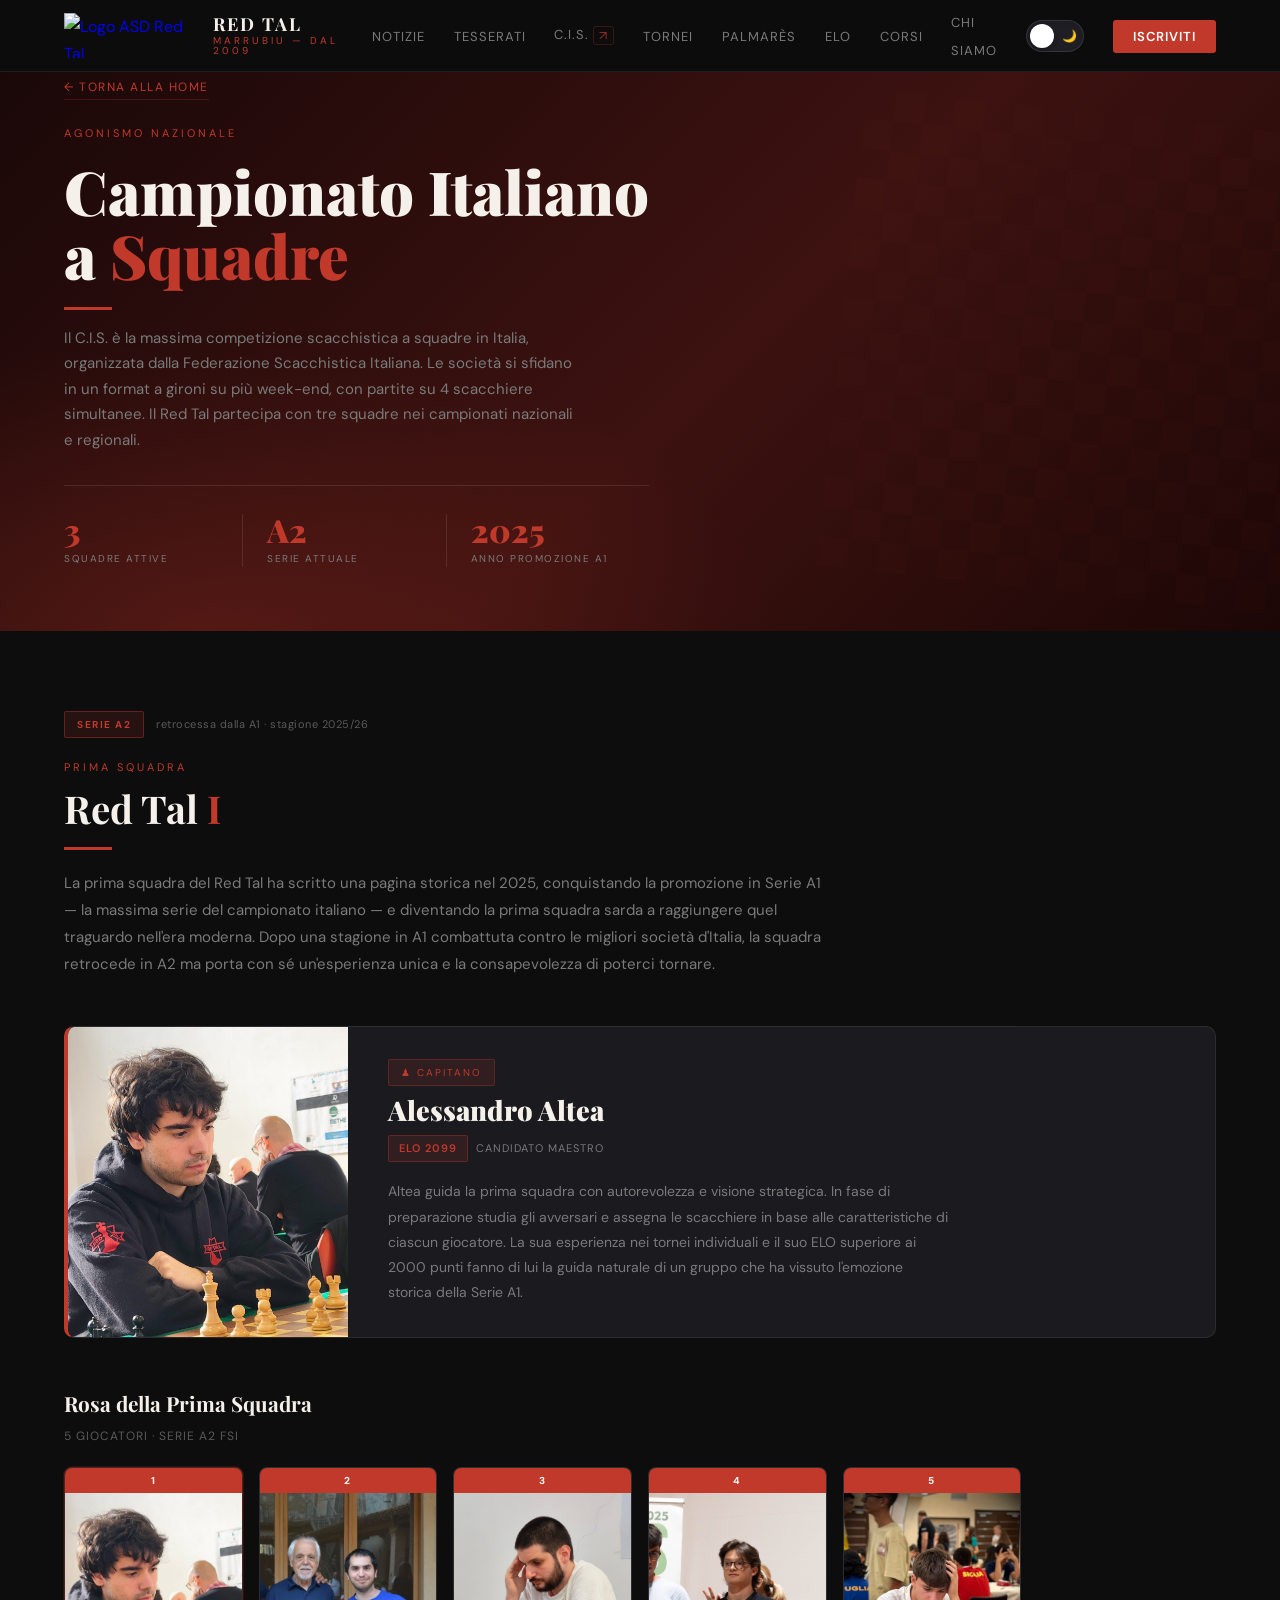
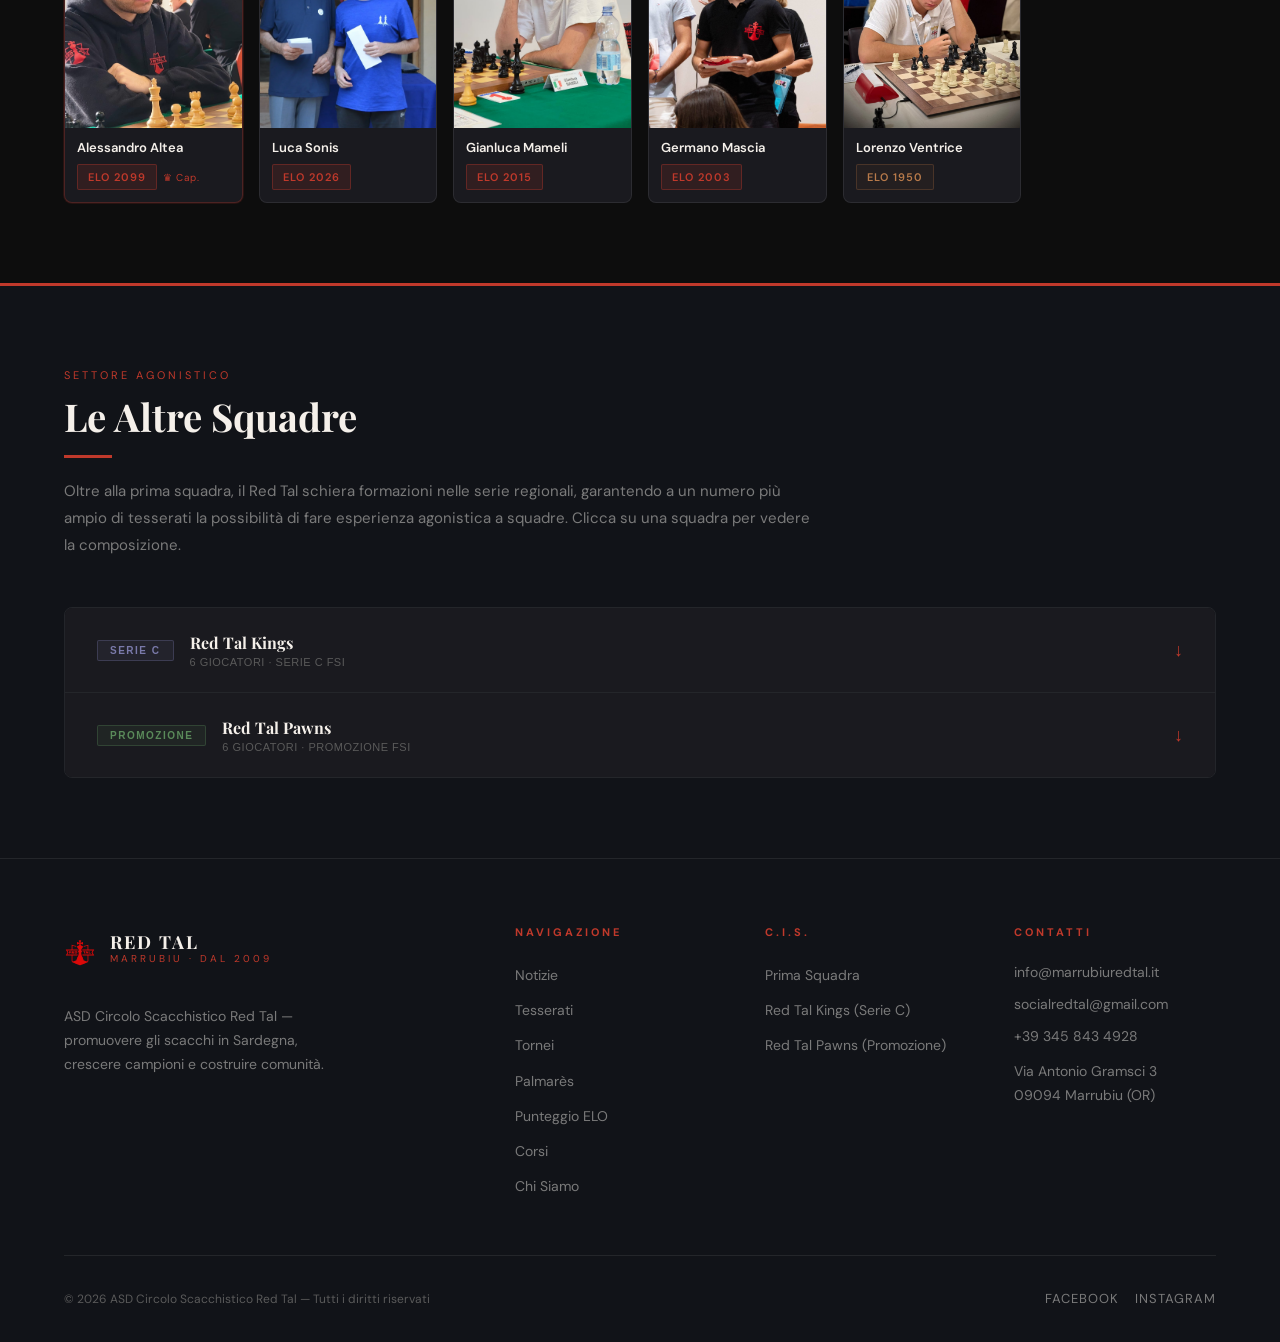
==== commit f0fb3a61: "html" ====
--- a/cis.html
+++ b/cis.html
@@ -5,7 +5,7 @@
 <meta name="viewport" content="width=device-width, initial-scale=1.0">
 <title>C.I.S. — ASD Red Tal Marrubiu</title>
 <link href="https://fonts.googleapis.com/css2?family=Playfair+Display:wght@400;700;900&family=DM+Sans:wght@300;400;500;600&display=swap" rel="stylesheet">
-<link rel="icon" href="redtalogo.svg" type="image/png">
+<link rel="icon" href="img/redtalogo.svg" type="image/png">
 <link rel="stylesheet" href="css/style.css">
 </head>
 <body class="chess-bg">
@@ -364,7 +364,7 @@
   <div class="footer-grid">
     <div class="footer-brand">
       <a class="nav-logo" href="index.html" style="display:inline-flex;margin-bottom:1rem;">
-        <div class="logo-emblem"><img src="redtalogo.svg" height="45" alt="Logo" class="logo-sito"></div>
+        <div class="logo-emblem"><img src="img/redtalogo.svg" height="45" alt="Logo" class="logo-sito"></div>
         <div class="logo-text"><strong>RED TAL</strong><span>Marrubiu · dal 2009</span></div>
       </a>
       <p>ASD Circolo Scacchistico Red Tal — promuovere gli scacchi in Sardegna, crescere campioni e costruire comunità.</p>
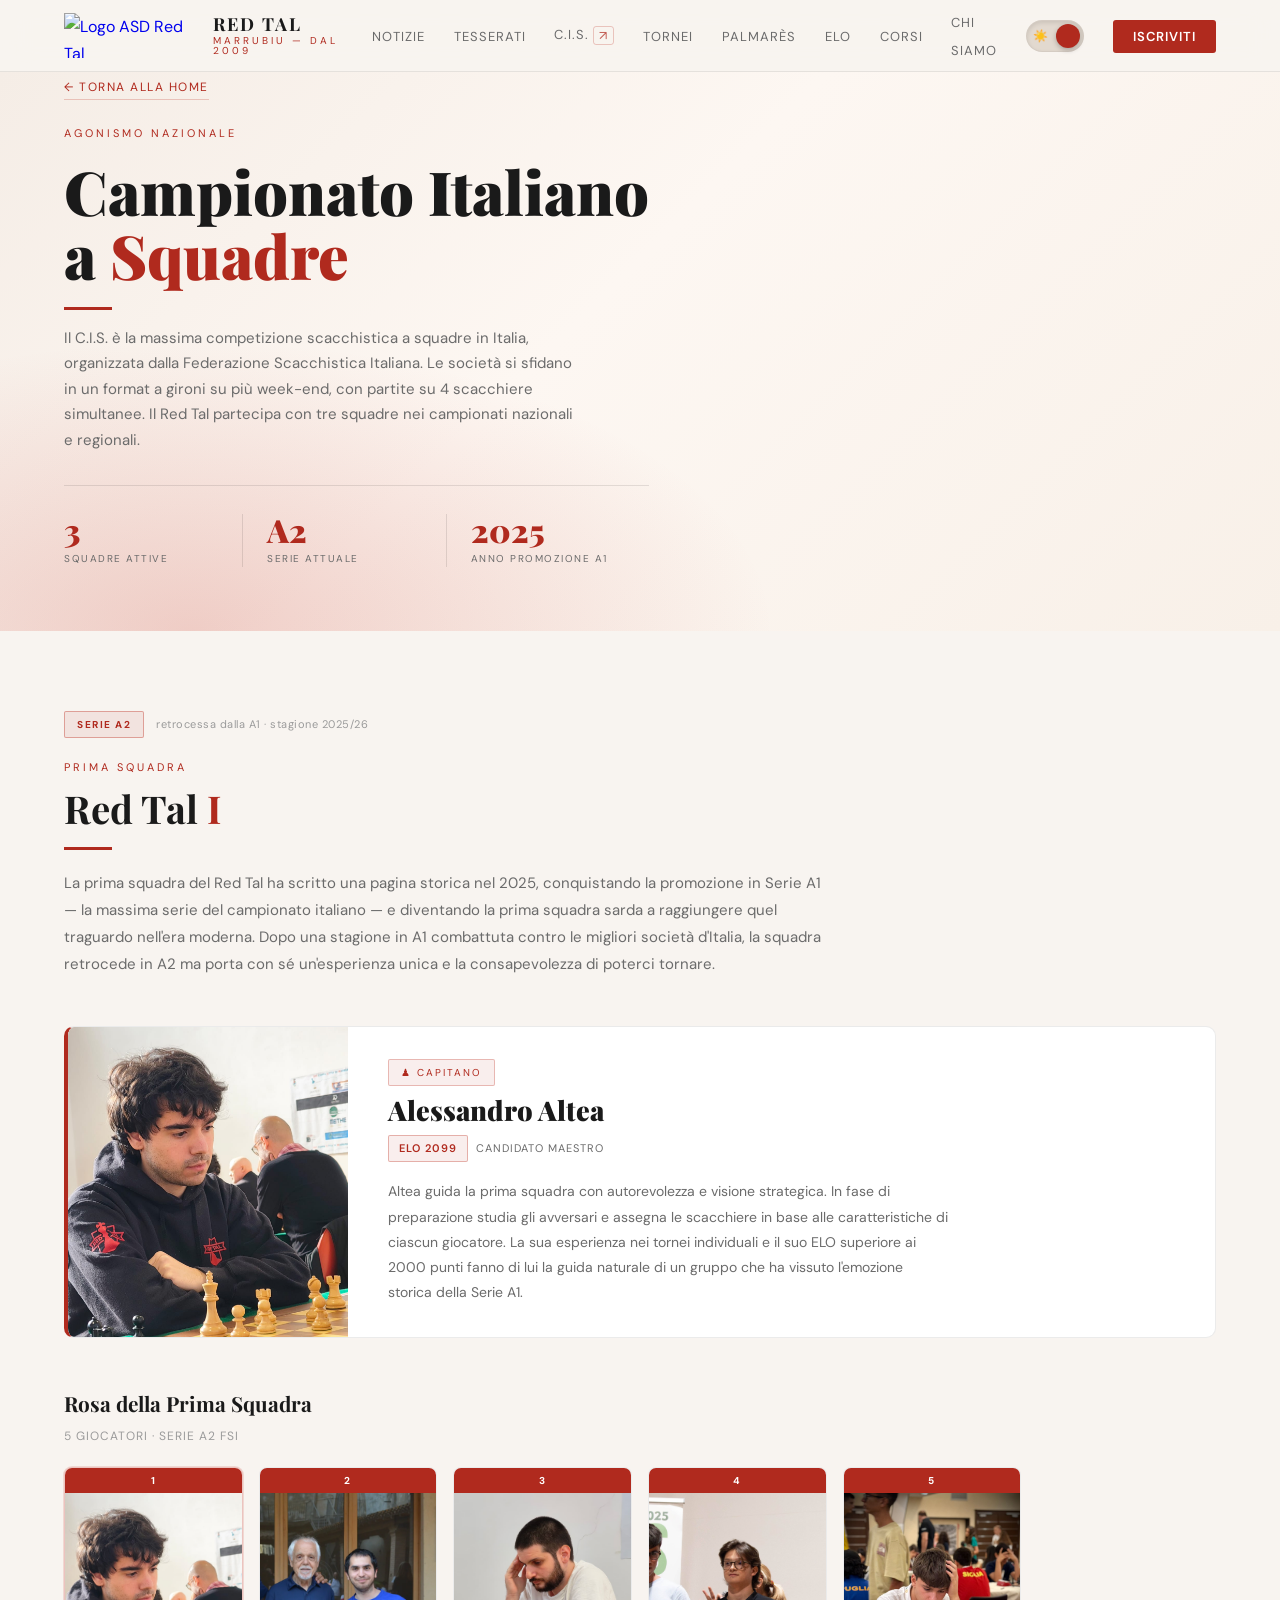
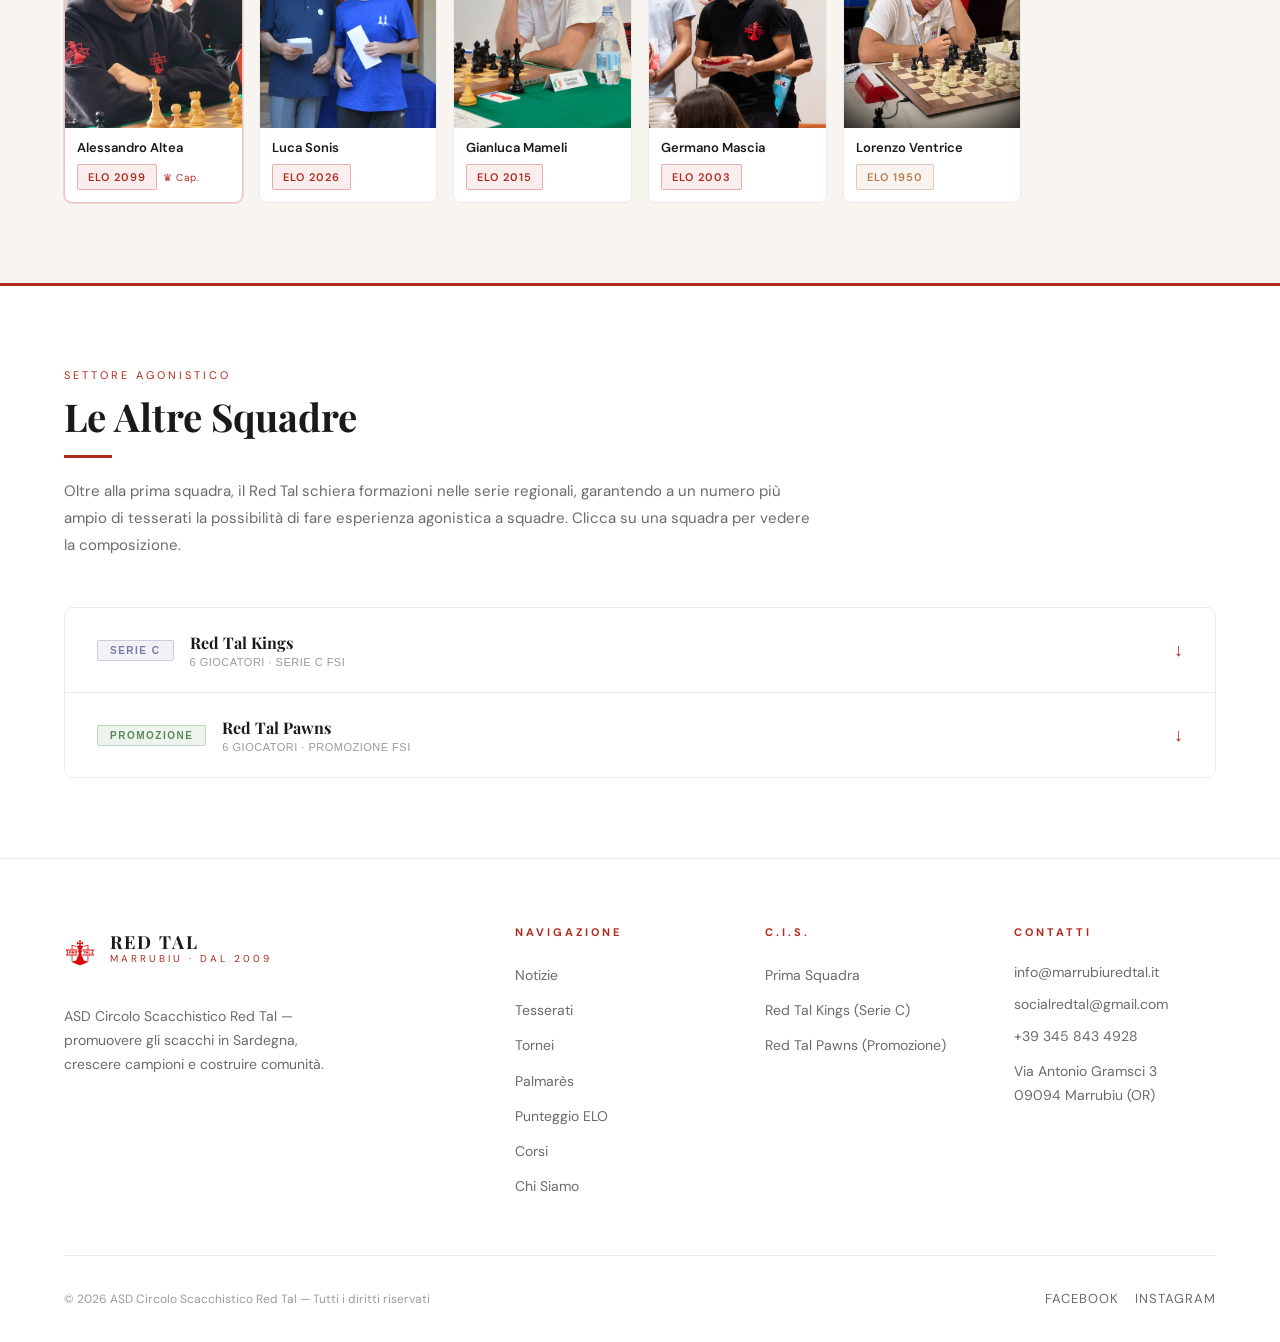
==== commit ab894756: "html" ====
--- a/cis.html
+++ b/cis.html
@@ -1,5 +1,5 @@
 <!DOCTYPE html>
-<html lang="it" data-theme="dark">
+<html lang="it" data-theme="light">
 <head>
 <meta charset="UTF-8">
 <meta name="viewport" content="width=device-width, initial-scale=1.0">
@@ -411,7 +411,7 @@
 <script>
   /* THEME */
   const html = document.documentElement;
-  const saved = localStorage.getItem('redtal-theme') || 'dark';
+  const saved = localStorage.getItem('redtal-theme') || 'light';
   html.setAttribute('data-theme', saved);
   function toggleTheme() {
     const next = html.getAttribute('data-theme') === 'dark' ? 'light' : 'dark';
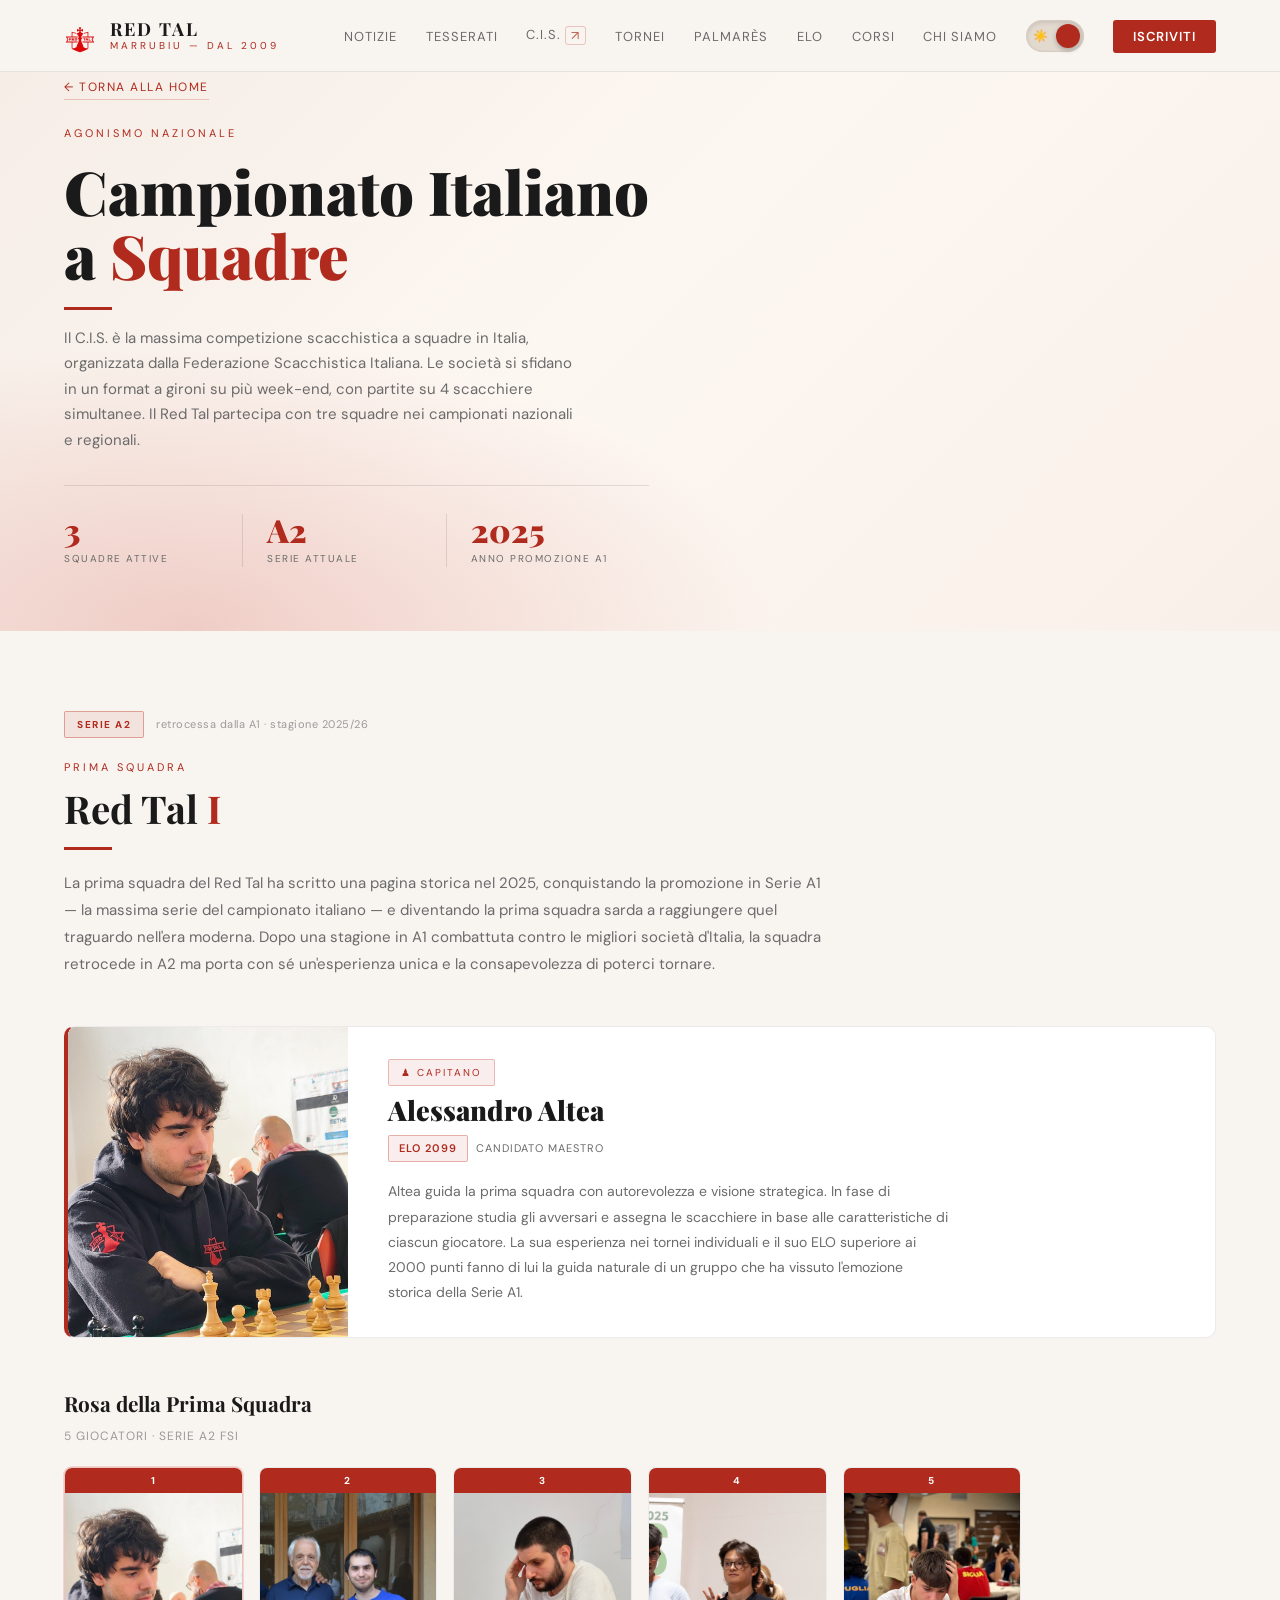
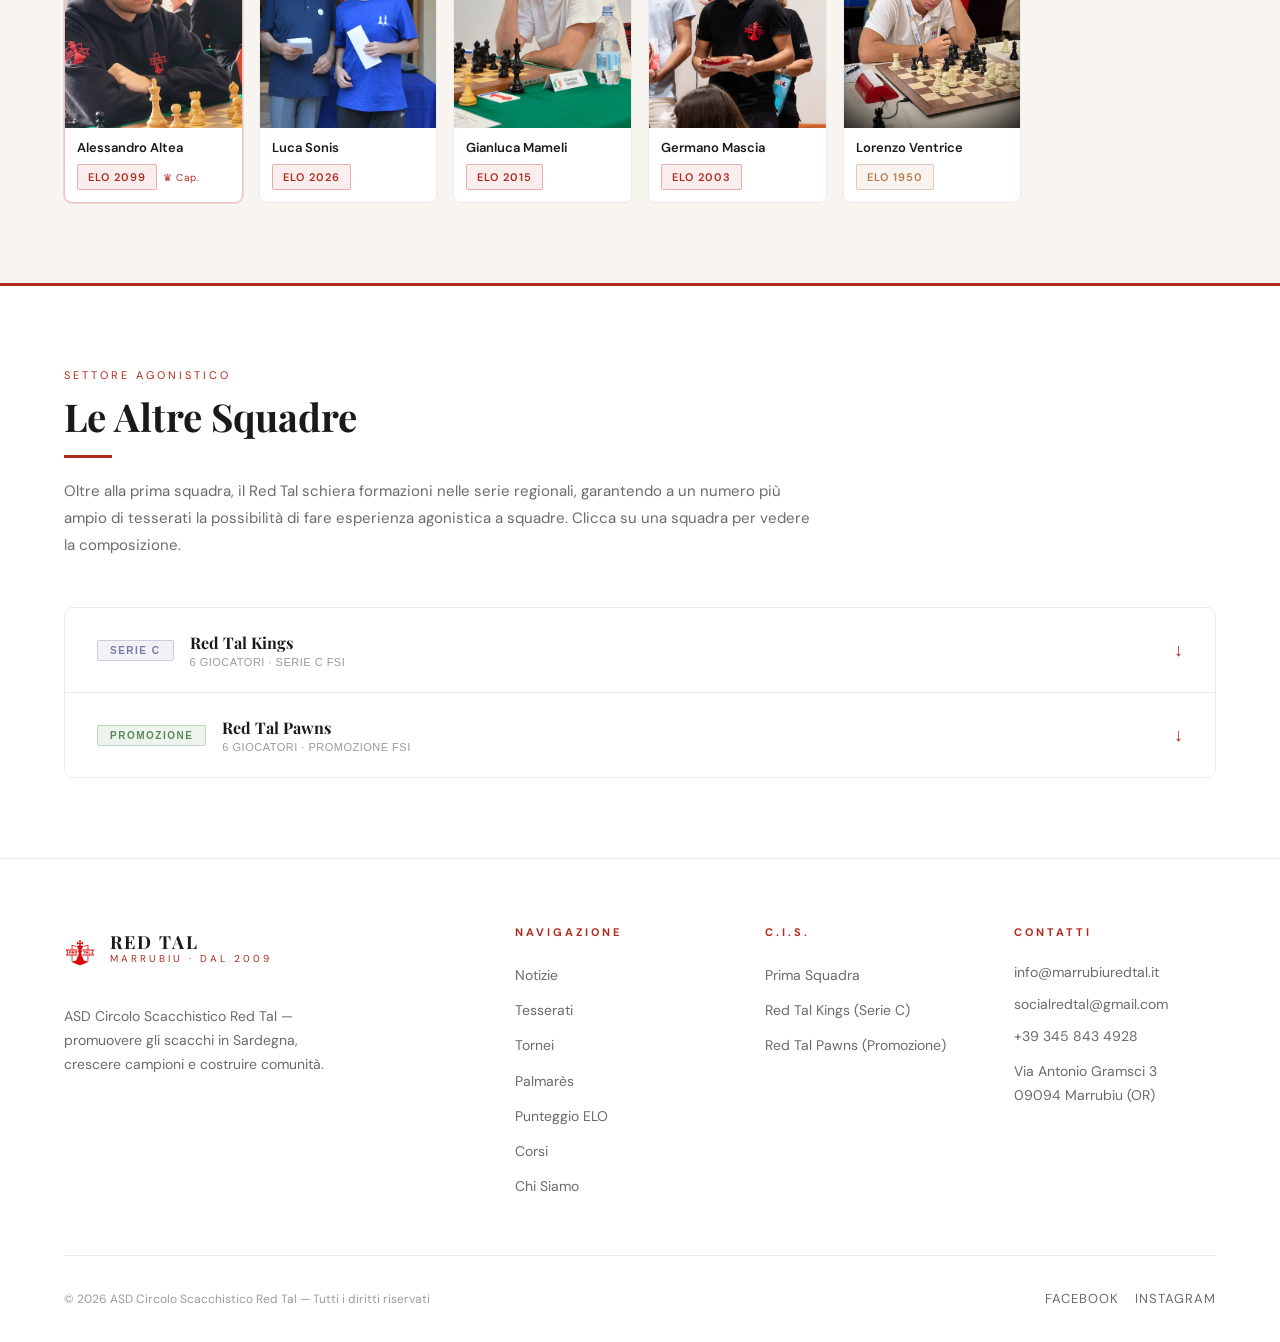
==== commit c3c52586: "cis" ====
--- a/cis.html
+++ b/cis.html
@@ -13,7 +13,7 @@
 <nav>
   <a class="nav-logo" href="index.html">
     <div class="logo-emblem">
-      <img src="redtalogo.svg" height="48" width="auto" alt="Logo ASD Red Tal" class="logo-sito">
+      <img src="img/redtalogo.svg" height="48" width="auto" alt="Logo ASD Red Tal" class="logo-sito">
     </div>
     <div class="logo-text">
       <strong>RED TAL</strong>
@@ -414,7 +414,7 @@
   const saved = localStorage.getItem('redtal-theme') || 'light';
   html.setAttribute('data-theme', saved);
   function toggleTheme() {
-    const next = html.getAttribute('data-theme') === 'dark' ? 'light' : 'dark';
+    const next = html.getAttribute('data-theme') === 'light' ? 'dark' : 'light';
     html.setAttribute('data-theme', next);
     localStorage.setItem('redtal-theme', next);
   }
--- a/css/style.css
+++ b/css/style.css
@@ -4042,4 +4042,417 @@
   .cis-banner { flex-direction: column; align-items: flex-start; padding: 1.1rem; }
   .cis-banner-right { width: 100%; flex-direction: column; }
   .cis-banner-btn-int, .cis-banner-btn-ext { text-align: center; }
+}
+
+/* ══════════════════════════════════════════
+   GALLERIA & RULLINO TORNEI
+══════════════════════════════════════════ */
+.galleria-section {
+  background: var(--bg-deep);
+  border-top: 3px solid var(--red);
+}
+
+.galleria {
+  display: grid;
+  grid-template-columns: 1fr 340px;
+  gap: 2rem;
+  align-items: start;
+}
+
+/* ── STAGE (Rullino a sinistra) ── */
+.galleria-stage {
+  background: var(--bg-card);
+  border: 1px solid var(--border);
+  border-radius: 8px;
+  padding: 1.75rem;
+  transition: background 0.3s, border-color 0.3s;
+}
+
+.gal-album {
+  display: none;
+  animation: galFadeIn 0.35s ease;
+}
+
+.gal-album.is-active {
+  display: block;
+}
+
+@keyframes galFadeIn {
+  from { opacity: 0; transform: translateY(6px); }
+  to   { opacity: 1; transform: translateY(0); }
+}
+
+.gal-album-head {
+  margin-bottom: 1.25rem;
+  padding-bottom: 1rem;
+  border-bottom: 1px solid var(--border);
+}
+
+.gal-album-head h3 {
+  font-family: 'Playfair Display', serif;
+  font-size: 1.5rem;
+  font-weight: 700;
+  color: var(--white);
+  line-height: 1.2;
+  margin-bottom: 0.25rem;
+}
+
+.gal-album-head p {
+  font-size: 12px;
+  letter-spacing: 1px;
+  text-transform: uppercase;
+  color: var(--red);
+  font-weight: 500;
+}
+
+/* ── VIEWER E SLIDER ── */
+.gal-viewer {
+  position: relative;
+  border-radius: 6px;
+  overflow: hidden;
+  background: #09090b;
+  border: 1px solid var(--border);
+  outline: none;
+}
+
+.gal-viewer:focus-visible {
+  border-color: var(--red);
+}
+
+.gal-track-wrap {
+  overflow: hidden;
+  width: 100%;
+}
+
+.gal-track {
+  display: flex;
+  transition: transform 0.45s cubic-bezier(0.4, 0, 0.2, 1);
+  will-change: transform;
+}
+
+.gal-slide {
+  flex: 0 0 100%;
+  position: relative;
+  aspect-ratio: 16 / 10;
+  display: flex;
+  align-items: center;
+  justify-content: center;
+  overflow: hidden;
+  background: var(--bg-card2);
+}
+
+/* Sfondo sfocato per riempire eventuali bande laterali */
+.gal-blur {
+  position: absolute;
+  inset: -20px;
+  background-size: cover;
+  background-position: center;
+  filter: blur(22px) brightness(0.45);
+  transform: scale(1.1);
+  z-index: 0;
+  pointer-events: none;
+}
+
+[data-theme="light"] .gal-blur {
+  filter: blur(22px) brightness(0.85);
+}
+
+.gal-slide img {
+  position: relative;
+  z-index: 1;
+  width: 100%;
+  height: 100%;
+  object-fit: contain;
+  display: block;
+}
+
+/* Placeholder se la foto non è presente */
+.gal-placeholder {
+  position: relative;
+  z-index: 1;
+  display: flex;
+  flex-direction: column;
+  align-items: center;
+  justify-content: center;
+  gap: 0.5rem;
+  font-size: 3.5rem;
+  color: var(--red);
+  opacity: 0.35;
+  user-select: none;
+}
+
+.gal-placeholder small {
+  font-family: 'DM Sans', sans-serif;
+  font-size: 11px;
+  letter-spacing: 2px;
+  text-transform: uppercase;
+  color: var(--muted);
+}
+
+/* Nasconde il placeholder se c'è un'immagine */
+.gal-slide img + .gal-placeholder {
+  display: none;
+}
+
+/* Didascalia in basso */
+.gal-caption {
+  position: absolute;
+  bottom: 0;
+  left: 0;
+  right: 0;
+  z-index: 2;
+  padding: 2.5rem 1.5rem 1.25rem;
+  background: linear-gradient(to top, rgba(0, 0, 0, 0.85) 0%, rgba(0, 0, 0, 0.4) 60%, transparent 100%);
+  display: flex;
+  flex-direction: column;
+  gap: 3px;
+  pointer-events: none;
+}
+
+.gal-caption-place {
+  font-size: 10px;
+  letter-spacing: 2.5px;
+  text-transform: uppercase;
+  color: var(--red-light);
+  font-weight: 600;
+}
+
+.gal-caption-title {
+  font-family: 'Playfair Display', serif;
+  font-size: 1.15rem;
+  font-weight: 700;
+  color: #f5f0ea;
+  line-height: 1.25;
+}
+
+/* Frecce di navigazione */
+.gal-btn {
+  position: absolute;
+  top: 50%;
+  transform: translateY(-50%);
+  z-index: 5;
+  width: 42px;
+  height: 42px;
+  border-radius: 50%;
+  background: rgba(13, 13, 13, 0.72);
+  border: 1px solid rgba(192, 57, 43, 0.45);
+  color: #f5f0ea;
+  font-size: 18px;
+  cursor: pointer;
+  display: flex;
+  align-items: center;
+  justify-content: center;
+  backdrop-filter: blur(6px);
+  transition: background 0.2s, border-color 0.2s, transform 0.15s, opacity 0.2s;
+}
+
+.gal-btn:hover {
+  background: var(--red);
+  border-color: var(--red-light);
+  transform: translateY(-50%) scale(1.08);
+}
+
+.gal-btn:disabled {
+  opacity: 0;
+  pointer-events: none;
+}
+
+.gal-prev { left: 1rem; }
+.gal-next { right: 1rem; }
+
+[data-theme="light"] .gal-btn {
+  background: rgba(248, 244, 240, 0.88);
+  color: var(--red);
+}
+
+[data-theme="light"] .gal-btn:hover {
+  background: var(--red);
+  color: #fff;
+}
+
+/* Contatore in alto a destra */
+.gal-counter {
+  position: absolute;
+  top: 1rem;
+  right: 1rem;
+  z-index: 5;
+  background: rgba(13, 13, 13, 0.72);
+  border: 1px solid var(--border-md);
+  backdrop-filter: blur(6px);
+  color: #f5f0ea;
+  font-size: 11px;
+  letter-spacing: 1.5px;
+  padding: 4px 10px;
+  border-radius: 3px;
+  font-variant-numeric: tabular-nums;
+}
+
+/* Pallini indicatori sotto il viewer */
+.gal-dots {
+  display: flex;
+  align-items: center;
+  justify-content: center;
+  gap: 6px;
+  margin-top: 1.1rem;
+  min-height: 10px;
+}
+
+.gal-dot {
+  width: 7px;
+  height: 7px;
+  border-radius: 50%;
+  background: var(--border-md);
+  border: none;
+  cursor: pointer;
+  padding: 0;
+  transition: all 0.25s ease;
+}
+
+.gal-dot:hover {
+  background: var(--red);
+}
+
+.gal-dot.active {
+  background: var(--red);
+  width: 22px;
+  border-radius: 4px;
+}
+
+/* ── SIDEBAR (Elenco tornei a destra) ── */
+.galleria-side {
+  background: var(--bg-card);
+  border: 1px solid var(--border);
+  border-radius: 8px;
+  overflow: hidden;
+  transition: background 0.3s, border-color 0.3s;
+}
+
+.gal-list-title {
+  font-size: 11px;
+  letter-spacing: 2.5px;
+  text-transform: uppercase;
+  color: var(--red);
+  font-weight: 600;
+  padding: 1.1rem 1.25rem;
+  border-bottom: 1px solid var(--border);
+  background: var(--bg-card2);
+}
+
+.galleria-list {
+  list-style: none;
+  display: flex;
+  flex-direction: column;
+}
+
+.galleria-list li {
+  border-bottom: 1px solid var(--border);
+}
+
+.galleria-list li:last-child {
+  border-bottom: none;
+}
+
+.gal-item {
+  width: 100%;
+  background: none;
+  border: none;
+  border-left: 3px solid transparent;
+  padding: 1.1rem 1.25rem;
+  text-align: left;
+  cursor: pointer;
+  display: grid;
+  grid-template-columns: 1fr auto;
+  gap: 4px 0.75rem;
+  align-items: center;
+  font-family: 'DM Sans', sans-serif;
+  transition: background 0.2s, border-color 0.2s;
+}
+
+.gal-item:hover {
+  background: var(--bg-card2);
+}
+
+.gal-item.is-active {
+  background: var(--red-dim);
+  border-left-color: var(--red);
+}
+
+.gal-item-name {
+  font-family: 'Playfair Display', serif;
+  font-size: 1rem;
+  font-weight: 700;
+  color: var(--white);
+  line-height: 1.3;
+  transition: color 0.2s;
+}
+
+.gal-item.is-active .gal-item-name {
+  color: var(--red);
+}
+
+.gal-item-count {
+  font-size: 10px;
+  font-weight: 600;
+  letter-spacing: 1px;
+  text-transform: uppercase;
+  color: var(--muted);
+  background: var(--bg-deep);
+  border: 1px solid var(--border);
+  padding: 2px 8px;
+  border-radius: 2px;
+  white-space: nowrap;
+}
+
+.gal-item.is-active .gal-item-count {
+  color: var(--red);
+  border-color: rgba(192, 57, 43, 0.35);
+}
+
+.gal-item-meta {
+  grid-column: 1 / -1;
+  font-size: 12px;
+  color: var(--muted);
+}
+
+/* ── RESPONSIVE GALLERIA ── */
+@media (max-width: 960px) {
+  .galleria {
+    grid-template-columns: 1fr;
+    gap: 1.5rem;
+  }
+
+  .galleria-side {
+    order: -1; /* Porta la scelta torneo sopra il rullino su tablet/mobile */
+  }
+}
+
+@media (max-width: 768px) {
+  .galleria-stage {
+    padding: 1.1rem;
+  }
+
+  .gal-album-head h3 {
+    font-size: 1.25rem;
+  }
+
+  .gal-slide {
+    aspect-ratio: 4 / 3;
+  }
+
+  .gal-btn {
+    width: 34px;
+    height: 34px;
+    font-size: 15px;
+  }
+
+  .gal-prev { left: 0.6rem; }
+  .gal-next { right: 0.6rem; }
+
+  .gal-caption {
+    padding: 2rem 1rem 0.9rem;
+  }
+
+  .gal-caption-title {
+    font-size: 1rem;
+  }
 }
